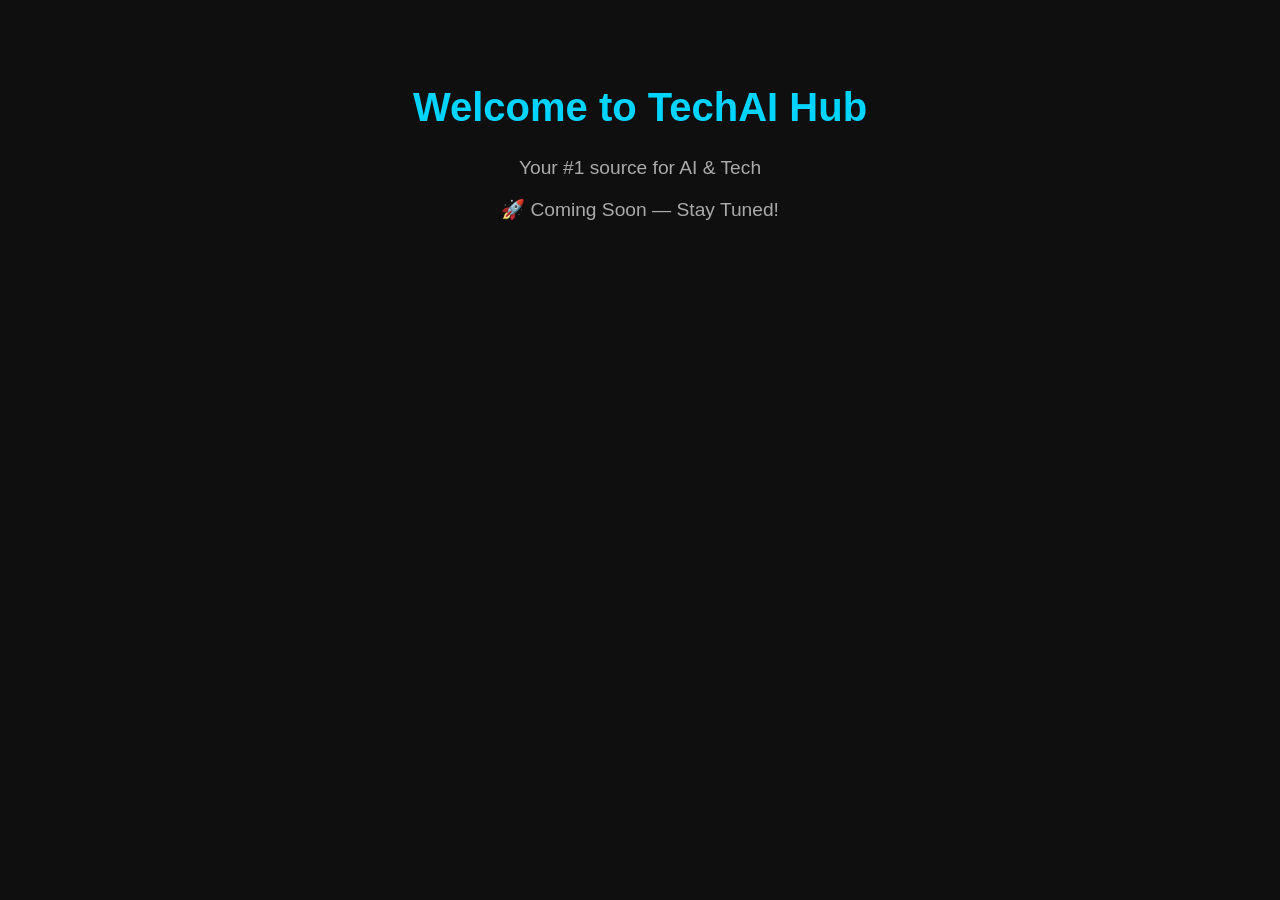
==== index.html @ 51b19ac8 "index.html" ====
<!DOCTYPE html>
<html lang="en">
<head>
  <meta charset="UTF-8">
  <meta name="viewport" content="width=device-width, initial-scale=1.0">
  <title>TechAI Hub</title>
  <style>
    body {
      font-family: Arial, sans-serif;
      background: #0f0f0f;
      color: white;
      text-align: center;
      padding: 50px;
    }
    h1 { color: #00d4ff; font-size: 2.5em; }
    p { font-size: 1.2em; color: #aaa; }
  </style>
</head>
<body>
  <h1>Welcome to TechAI Hub</h1>
  <p>Your #1 source for AI & Tech</p>
  <p>🚀 Coming Soon — Stay Tuned!</p>
</body>
</html>
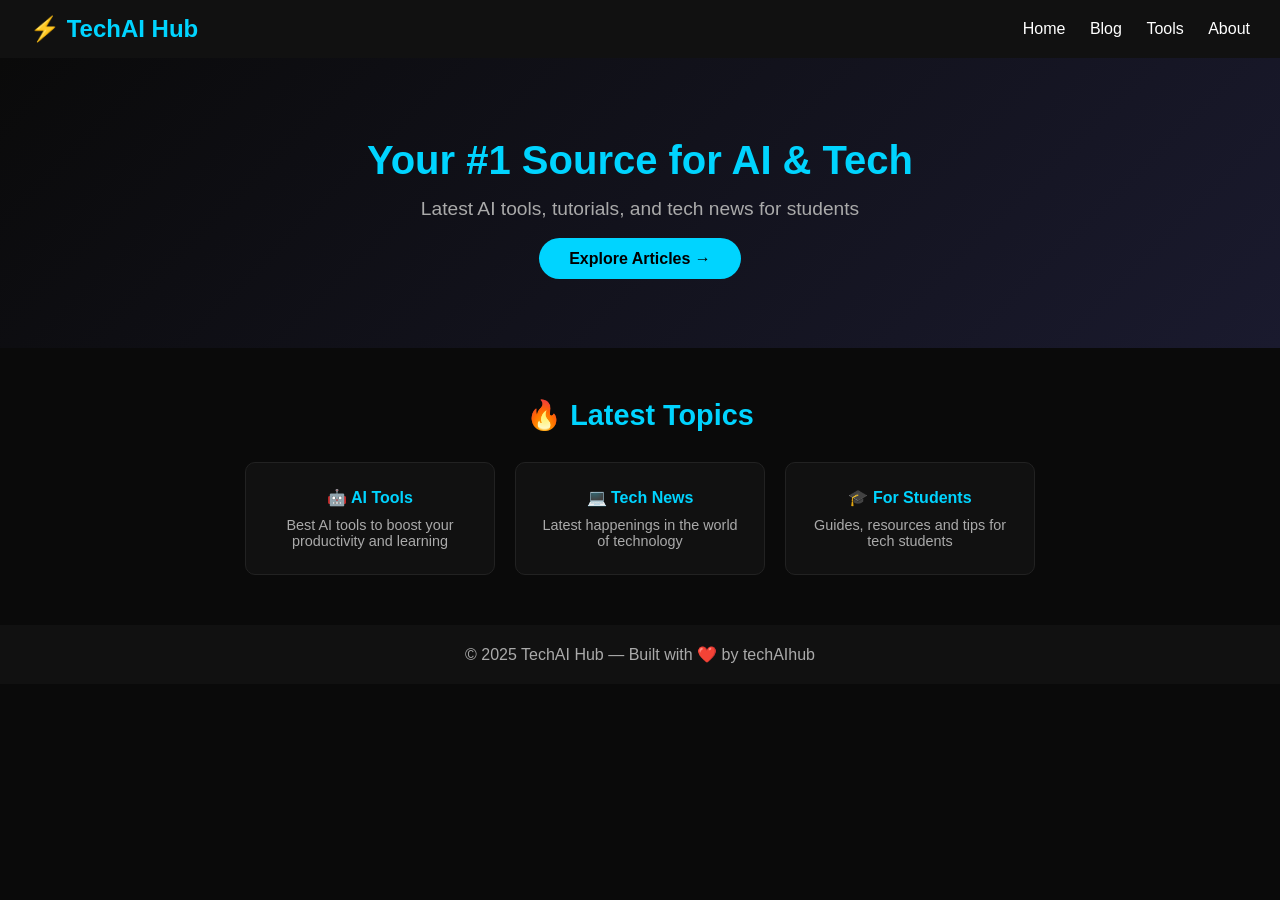
==== commit ed8ffab2: "Update index.html" ====
--- a/index.html
+++ b/index.html
@@ -3,22 +3,121 @@
 <head>
   <meta charset="UTF-8">
   <meta name="viewport" content="width=device-width, initial-scale=1.0">
-  <title>TechAI Hub</title>
+  <title>TechAI Hub - AI & Tech Blog</title>
   <style>
+    * { margin: 0; padding: 0; box-sizing: border-box; }
     body {
       font-family: Arial, sans-serif;
-      background: #0f0f0f;
+      background: #0a0a0a;
       color: white;
+    }
+    nav {
+      background: #111;
+      padding: 15px 30px;
+      display: flex;
+      justify-content: space-between;
+      align-items: center;
+    }
+    nav h1 { color: #00d4ff; font-size: 1.5em; }
+    nav a {
+      color: white;
+      text-decoration: none;
+      margin-left: 20px;
+    }
+    .hero {
       text-align: center;
-      padding: 50px;
+      padding: 80px 20px;
+      background: linear-gradient(135deg, #0a0a0a, #1a1a2e);
     }
-    h1 { color: #00d4ff; font-size: 2.5em; }
-    p { font-size: 1.2em; color: #aaa; }
+    .hero h2 {
+      font-size: 2.5em;
+      color: #00d4ff;
+      margin-bottom: 15px;
+    }
+    .hero p {
+      font-size: 1.2em;
+      color: #aaa;
+      margin-bottom: 30px;
+    }
+    .btn {
+      background: #00d4ff;
+      color: black;
+      padding: 12px 30px;
+      border-radius: 25px;
+      text-decoration: none;
+      font-weight: bold;
+    }
+    .section {
+      padding: 50px 20px;
+      text-align: center;
+    }
+    .section h3 {
+      color: #00d4ff;
+      font-size: 1.8em;
+      margin-bottom: 30px;
+    }
+    .cards {
+      display: flex;
+      flex-wrap: wrap;
+      justify-content: center;
+      gap: 20px;
+    }
+    .card {
+      background: #111;
+      border: 1px solid #222;
+      border-radius: 10px;
+      padding: 25px;
+      width: 250px;
+    }
+    .card h4 { color: #00d4ff; margin-bottom: 10px; }
+    .card p { color: #aaa; font-size: 0.9em; }
+    footer {
+      text-align: center;
+      padding: 20px;
+      background: #111;
+      color: #aaa;
+    }
   </style>
 </head>
 <body>
-  <h1>Welcome to TechAI Hub</h1>
-  <p>Your #1 source for AI & Tech</p>
-  <p>🚀 Coming Soon — Stay Tuned!</p>
+
+  <nav>
+    <h1>⚡ TechAI Hub</h1>
+    <div>
+      <a href="#">Home</a>
+      <a href="#">Blog</a>
+      <a href="#">Tools</a>
+      <a href="#">About</a>
+    </div>
+  </nav>
+
+  <div class="hero">
+    <h2>Your #1 Source for AI & Tech</h2>
+    <p>Latest AI tools, tutorials, and tech news for students</p>
+    <a href="#" class="btn">Explore Articles →</a>
+  </div>
+
+  <div class="section">
+    <h3>🔥 Latest Topics</h3>
+    <div class="cards">
+      <div class="card">
+        <h4>🤖 AI Tools</h4>
+        <p>Best AI tools to boost your productivity and learning</p>
+      </div>
+      <div class="card">
+        <h4>💻 Tech News</h4>
+        <p>Latest happenings in the world of technology</p>
+      </div>
+      <div class="card">
+        <h4>🎓 For Students</h4>
+        <p>Guides, resources and tips for tech students</p>
+      </div>
+    </div>
+  </div>
+
+  <footer>
+    <p>© 2025 TechAI Hub — Built with ❤️ by techAIhub</p>
+  </footer>
+
 </body>
 </html>
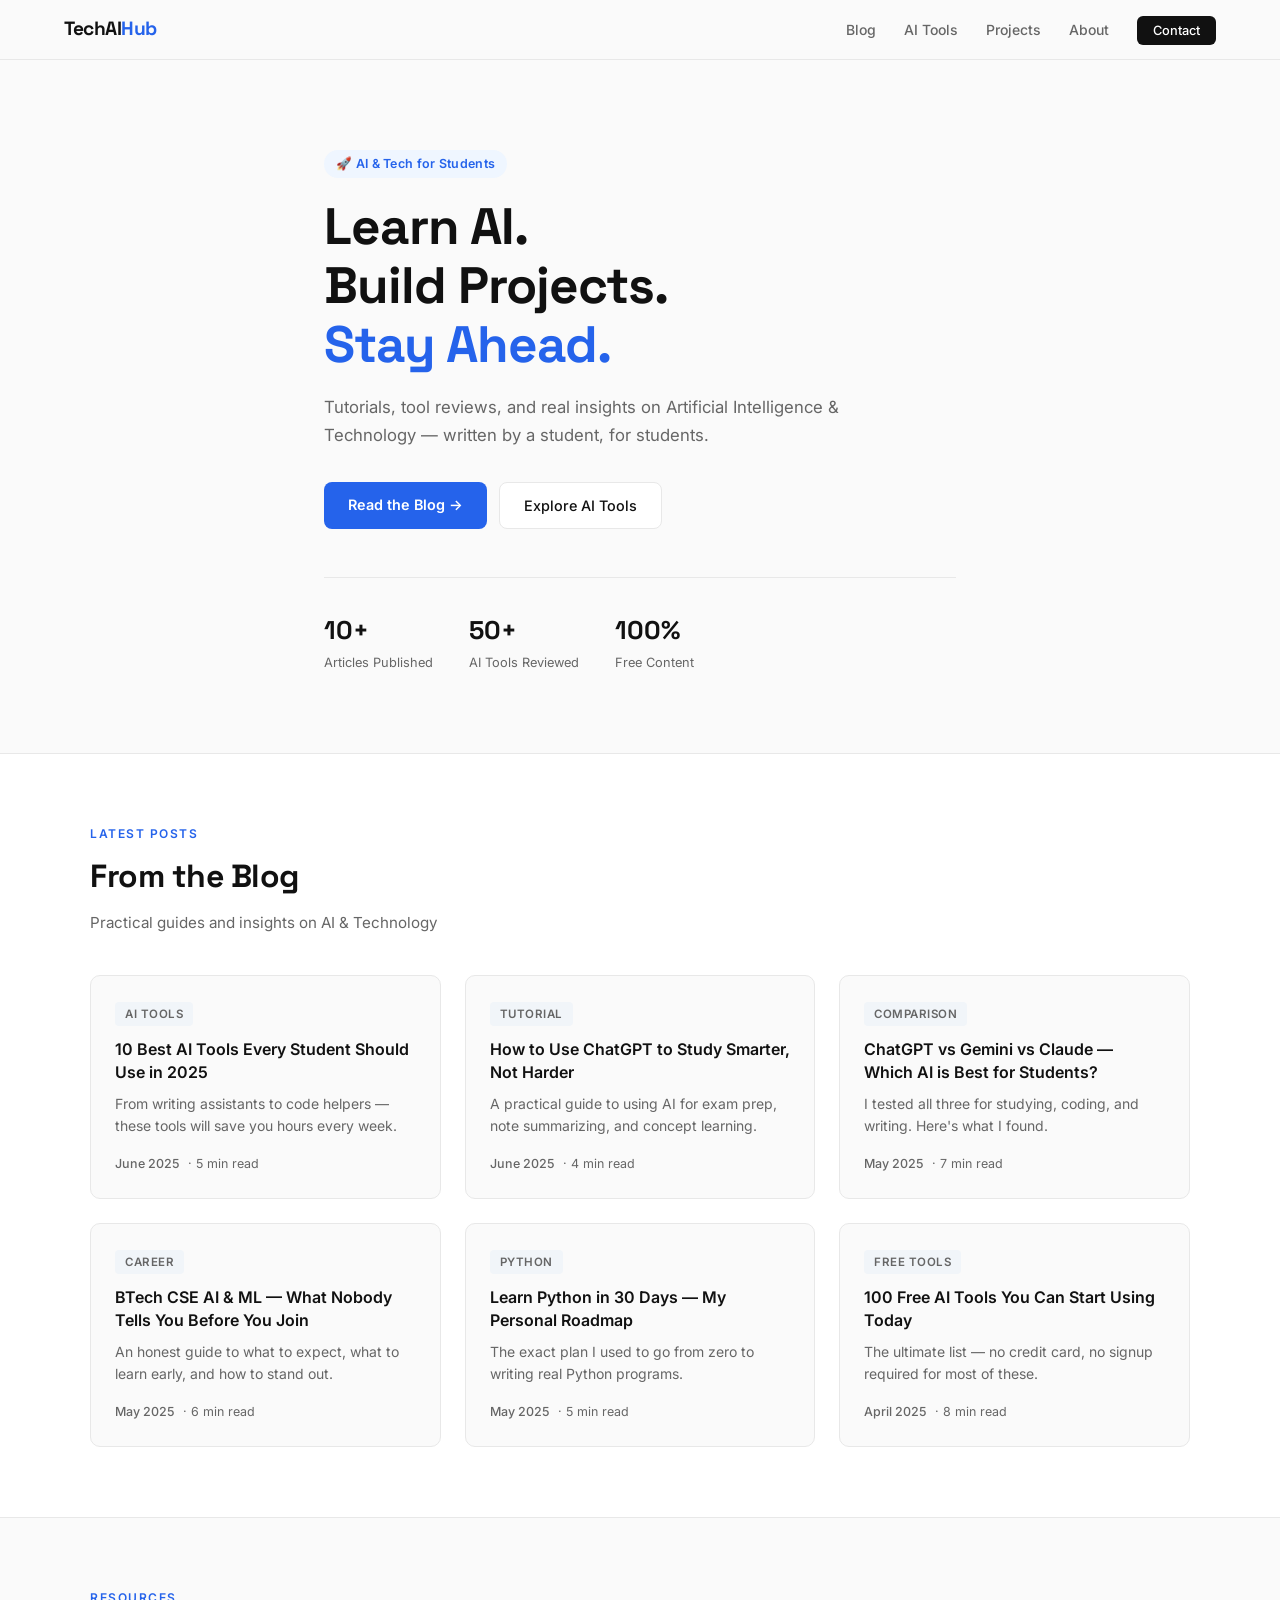
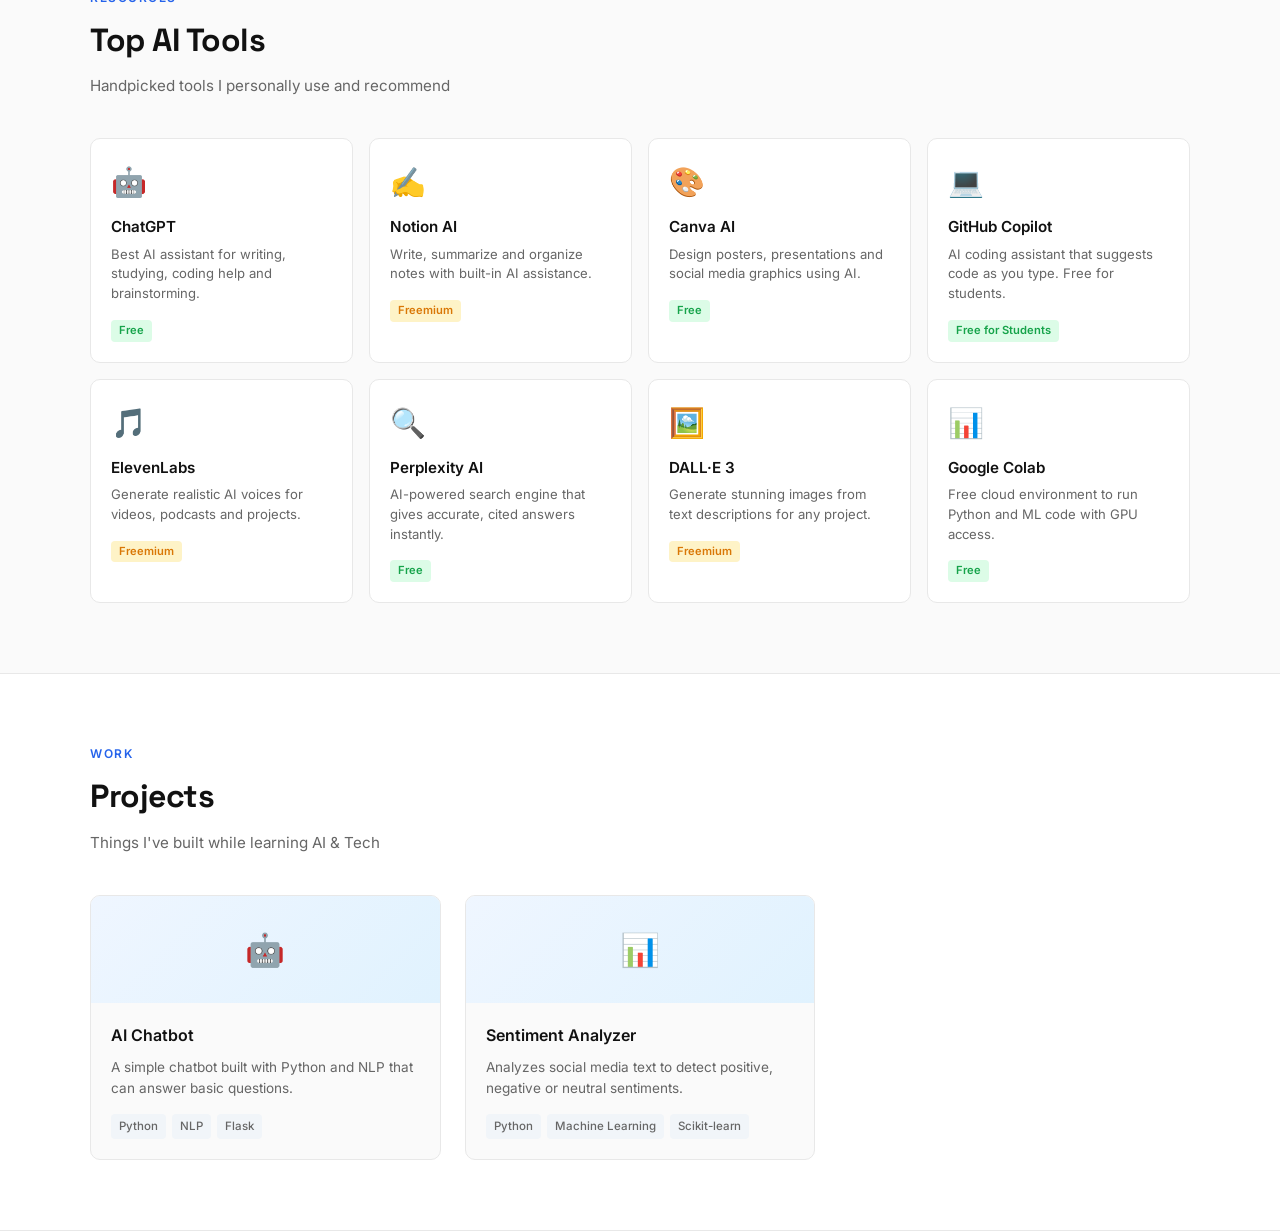
==== commit b8efbc1b: "Update index.html" ====
--- a/index.html
+++ b/index.html
@@ -3,121 +3,726 @@
 <head>
   <meta charset="UTF-8">
   <meta name="viewport" content="width=device-width, initial-scale=1.0">
-  <title>TechAI Hub - AI & Tech Blog</title>
+  <title>TechAI Hub — AI & Tech for Students</title>
+  <link href="https://fonts.googleapis.com/css2?family=Inter:wght@300;400;500;600;700&family=Space+Grotesk:wght@400;500;700&display=swap" rel="stylesheet">
   <style>
+    :root {
+      --bg: #fafafa;
+      --surface: #ffffff;
+      --border: #e8e8e8;
+      --text: #111111;
+      --muted: #666666;
+      --accent: #2563eb;
+      --accent-light: #eff6ff;
+      --tag-bg: #f1f5f9;
+    }
+
     * { margin: 0; padding: 0; box-sizing: border-box; }
+
+    html { scroll-behavior: smooth; }
+
     body {
-      font-family: Arial, sans-serif;
-      background: #0a0a0a;
-      color: white;
-    }
+      font-family: 'Inter', sans-serif;
+      background: var(--bg);
+      color: var(--text);
+      line-height: 1.6;
+    }
+
+    /* NAV */
     nav {
-      background: #111;
-      padding: 15px 30px;
+      position: sticky;
+      top: 0;
+      background: rgba(250,250,250,0.92);
+      backdrop-filter: blur(10px);
+      border-bottom: 1px solid var(--border);
+      z-index: 100;
+      padding: 0 5%;
       display: flex;
       justify-content: space-between;
       align-items: center;
-    }
-    nav h1 { color: #00d4ff; font-size: 1.5em; }
-    nav a {
+      height: 60px;
+    }
+
+    .logo {
+      font-family: 'Space Grotesk', sans-serif;
+      font-weight: 700;
+      font-size: 1.2rem;
+      color: var(--text);
+      text-decoration: none;
+      letter-spacing: -0.5px;
+    }
+
+    .logo span { color: var(--accent); }
+
+    .nav-links { display: flex; gap: 28px; list-style: none; }
+
+    .nav-links a {
+      color: var(--muted);
+      text-decoration: none;
+      font-size: 0.875rem;
+      font-weight: 500;
+      transition: color 0.2s;
+    }
+
+    .nav-links a:hover { color: var(--text); }
+
+    .nav-cta {
+      background: var(--text);
+      color: white !important;
+      padding: 7px 16px;
+      border-radius: 6px;
+      font-size: 0.8rem !important;
+    }
+
+    .nav-cta:hover { background: #333; color: white !important; }
+
+    /* HERO */
+    .hero {
+      padding: 90px 5% 80px;
+      max-width: 760px;
+      margin: 0 auto;
+    }
+
+    .hero-tag {
+      display: inline-block;
+      background: var(--accent-light);
+      color: var(--accent);
+      font-size: 0.78rem;
+      font-weight: 600;
+      padding: 4px 12px;
+      border-radius: 20px;
+      margin-bottom: 20px;
+      letter-spacing: 0.3px;
+    }
+
+    .hero h1 {
+      font-family: 'Space Grotesk', sans-serif;
+      font-size: clamp(2rem, 5vw, 3.2rem);
+      font-weight: 700;
+      line-height: 1.15;
+      letter-spacing: -1px;
+      margin-bottom: 18px;
+      color: var(--text);
+    }
+
+    .hero h1 em {
+      font-style: normal;
+      color: var(--accent);
+    }
+
+    .hero p {
+      font-size: 1.05rem;
+      color: var(--muted);
+      max-width: 520px;
+      margin-bottom: 32px;
+      line-height: 1.7;
+    }
+
+    .hero-btns { display: flex; gap: 12px; flex-wrap: wrap; }
+
+    .btn-primary {
+      background: var(--accent);
       color: white;
+      padding: 11px 24px;
+      border-radius: 8px;
       text-decoration: none;
-      margin-left: 20px;
-    }
-    .hero {
+      font-size: 0.9rem;
+      font-weight: 600;
+      transition: background 0.2s;
+    }
+
+    .btn-primary:hover { background: #1d4ed8; }
+
+    .btn-secondary {
+      background: var(--surface);
+      color: var(--text);
+      padding: 11px 24px;
+      border-radius: 8px;
+      text-decoration: none;
+      font-size: 0.9rem;
+      font-weight: 500;
+      border: 1px solid var(--border);
+      transition: border-color 0.2s;
+    }
+
+    .btn-secondary:hover { border-color: #aaa; }
+
+    .hero-stats {
+      display: flex;
+      gap: 36px;
+      margin-top: 48px;
+      padding-top: 32px;
+      border-top: 1px solid var(--border);
+      flex-wrap: wrap;
+    }
+
+    .stat-item { }
+    .stat-num {
+      font-family: 'Space Grotesk', sans-serif;
+      font-size: 1.6rem;
+      font-weight: 700;
+      color: var(--text);
+    }
+    .stat-label { font-size: 0.8rem; color: var(--muted); margin-top: 2px; }
+
+    /* SECTIONS */
+    section { padding: 70px 5%; }
+    .container { max-width: 1100px; margin: 0 auto; }
+
+    .section-label {
+      font-size: 0.75rem;
+      font-weight: 600;
+      letter-spacing: 1.5px;
+      text-transform: uppercase;
+      color: var(--accent);
+      margin-bottom: 8px;
+    }
+
+    .section-title {
+      font-family: 'Space Grotesk', sans-serif;
+      font-size: clamp(1.5rem, 3vw, 2rem);
+      font-weight: 700;
+      letter-spacing: -0.5px;
+      margin-bottom: 8px;
+    }
+
+    .section-sub {
+      color: var(--muted);
+      font-size: 0.95rem;
+      margin-bottom: 40px;
+    }
+
+    /* BLOG */
+    #blog { background: var(--surface); border-top: 1px solid var(--border); border-bottom: 1px solid var(--border); }
+
+    .blog-grid {
+      display: grid;
+      grid-template-columns: repeat(auto-fill, minmax(300px, 1fr));
+      gap: 24px;
+    }
+
+    .blog-card {
+      background: var(--bg);
+      border: 1px solid var(--border);
+      border-radius: 10px;
+      padding: 24px;
+      text-decoration: none;
+      color: var(--text);
+      transition: border-color 0.2s, transform 0.2s;
+      display: block;
+    }
+
+    .blog-card:hover { border-color: var(--accent); transform: translateY(-2px); }
+
+    .blog-tag {
+      display: inline-block;
+      background: var(--tag-bg);
+      color: var(--muted);
+      font-size: 0.72rem;
+      font-weight: 600;
+      padding: 3px 10px;
+      border-radius: 4px;
+      margin-bottom: 12px;
+      text-transform: uppercase;
+      letter-spacing: 0.5px;
+    }
+
+    .blog-card h3 {
+      font-size: 1rem;
+      font-weight: 600;
+      line-height: 1.4;
+      margin-bottom: 10px;
+    }
+
+    .blog-card p { font-size: 0.875rem; color: var(--muted); line-height: 1.6; }
+
+    .blog-meta {
+      display: flex;
+      align-items: center;
+      gap: 8px;
+      margin-top: 16px;
+      font-size: 0.78rem;
+      color: var(--muted);
+    }
+
+    .blog-meta span { font-weight: 500; }
+
+    /* AI TOOLS */
+    #tools { }
+
+    .tools-grid {
+      display: grid;
+      grid-template-columns: repeat(auto-fill, minmax(240px, 1fr));
+      gap: 16px;
+    }
+
+    .tool-card {
+      background: var(--surface);
+      border: 1px solid var(--border);
+      border-radius: 10px;
+      padding: 20px;
+      transition: border-color 0.2s;
+    }
+
+    .tool-card:hover { border-color: var(--accent); }
+
+    .tool-icon {
+      font-size: 1.8rem;
+      margin-bottom: 10px;
+    }
+
+    .tool-name {
+      font-weight: 600;
+      font-size: 0.95rem;
+      margin-bottom: 5px;
+    }
+
+    .tool-desc {
+      font-size: 0.82rem;
+      color: var(--muted);
+      line-height: 1.5;
+      margin-bottom: 12px;
+    }
+
+    .tool-badge {
+      display: inline-block;
+      font-size: 0.7rem;
+      font-weight: 600;
+      padding: 2px 8px;
+      border-radius: 4px;
+      background: #dcfce7;
+      color: #16a34a;
+    }
+
+    .tool-badge.paid { background: #fef3c7; color: #d97706; }
+
+    /* PORTFOLIO */
+    #portfolio { background: var(--surface); border-top: 1px solid var(--border); border-bottom: 1px solid var(--border); }
+
+    .portfolio-grid {
+      display: grid;
+      grid-template-columns: repeat(auto-fill, minmax(320px, 1fr));
+      gap: 24px;
+    }
+
+    .project-card {
+      border: 1px solid var(--border);
+      border-radius: 10px;
+      overflow: hidden;
+      background: var(--bg);
+      transition: border-color 0.2s;
+    }
+
+    .project-card:hover { border-color: var(--accent); }
+
+    .project-header {
+      background: linear-gradient(135deg, #eff6ff, #e0f2fe);
+      padding: 28px 24px;
+      font-size: 2rem;
       text-align: center;
-      padding: 80px 20px;
-      background: linear-gradient(135deg, #0a0a0a, #1a1a2e);
-    }
-    .hero h2 {
-      font-size: 2.5em;
-      color: #00d4ff;
-      margin-bottom: 15px;
-    }
-    .hero p {
-      font-size: 1.2em;
-      color: #aaa;
-      margin-bottom: 30px;
-    }
-    .btn {
-      background: #00d4ff;
-      color: black;
-      padding: 12px 30px;
-      border-radius: 25px;
-      text-decoration: none;
-      font-weight: bold;
-    }
-    .section {
-      padding: 50px 20px;
-      text-align: center;
-    }
-    .section h3 {
-      color: #00d4ff;
-      font-size: 1.8em;
-      margin-bottom: 30px;
-    }
-    .cards {
+    }
+
+    .project-body { padding: 20px; }
+
+    .project-body h3 { font-size: 1rem; font-weight: 600; margin-bottom: 8px; }
+    .project-body p { font-size: 0.85rem; color: var(--muted); margin-bottom: 14px; line-height: 1.6; }
+
+    .project-tags { display: flex; gap: 6px; flex-wrap: wrap; }
+    .project-tag {
+      background: var(--tag-bg);
+      color: var(--muted);
+      font-size: 0.72rem;
+      padding: 3px 8px;
+      border-radius: 4px;
+      font-weight: 500;
+    }
+
+    /* ABOUT */
+    #about { }
+
+    .about-grid {
+      display: grid;
+      grid-template-columns: 1fr 1fr;
+      gap: 60px;
+      align-items: center;
+    }
+
+    .about-text h2 {
+      font-family: 'Space Grotesk', sans-serif;
+      font-size: clamp(1.5rem, 3vw, 2rem);
+      font-weight: 700;
+      letter-spacing: -0.5px;
+      margin-bottom: 16px;
+    }
+
+    .about-text p {
+      color: var(--muted);
+      font-size: 0.95rem;
+      line-height: 1.75;
+      margin-bottom: 14px;
+    }
+
+    .skills-list {
       display: flex;
       flex-wrap: wrap;
+      gap: 8px;
+      margin-top: 20px;
+    }
+
+    .skill-tag {
+      background: var(--accent-light);
+      color: var(--accent);
+      font-size: 0.8rem;
+      font-weight: 500;
+      padding: 5px 12px;
+      border-radius: 6px;
+    }
+
+    .about-card {
+      background: var(--surface);
+      border: 1px solid var(--border);
+      border-radius: 12px;
+      padding: 32px;
+    }
+
+    .about-card h3 {
+      font-family: 'Space Grotesk', sans-serif;
+      font-size: 1.2rem;
+      font-weight: 700;
+      margin-bottom: 20px;
+    }
+
+    .timeline-item {
+      display: flex;
+      gap: 14px;
+      margin-bottom: 18px;
+    }
+
+    .timeline-dot {
+      width: 8px;
+      height: 8px;
+      border-radius: 50%;
+      background: var(--accent);
+      margin-top: 7px;
+      flex-shrink: 0;
+    }
+
+    .timeline-content h4 { font-size: 0.9rem; font-weight: 600; }
+    .timeline-content p { font-size: 0.8rem; color: var(--muted); }
+
+    /* CONTACT */
+    #contact { background: var(--surface); border-top: 1px solid var(--border); }
+
+    .contact-wrapper {
+      max-width: 600px;
+      margin: 0 auto;
+      text-align: center;
+    }
+
+    .contact-wrapper .section-title { margin-bottom: 10px; }
+    .contact-wrapper .section-sub { margin-bottom: 36px; }
+
+    .contact-form { text-align: left; }
+
+    .form-row { display: grid; grid-template-columns: 1fr 1fr; gap: 16px; }
+
+    .form-group { margin-bottom: 16px; }
+
+    .form-group label {
+      display: block;
+      font-size: 0.82rem;
+      font-weight: 500;
+      margin-bottom: 6px;
+      color: var(--text);
+    }
+
+    .form-group input,
+    .form-group textarea {
+      width: 100%;
+      padding: 10px 14px;
+      border: 1px solid var(--border);
+      border-radius: 7px;
+      font-family: 'Inter', sans-serif;
+      font-size: 0.875rem;
+      background: var(--bg);
+      color: var(--text);
+      transition: border-color 0.2s;
+      outline: none;
+    }
+
+    .form-group input:focus,
+    .form-group textarea:focus { border-color: var(--accent); }
+
+    .form-group textarea { resize: vertical; min-height: 110px; }
+
+    .form-submit {
+      width: 100%;
+      background: var(--accent);
+      color: white;
+      border: none;
+      padding: 12px;
+      border-radius: 8px;
+      font-size: 0.9rem;
+      font-weight: 600;
+      cursor: pointer;
+      font-family: 'Inter', sans-serif;
+      transition: background 0.2s;
+    }
+
+    .form-submit:hover { background: #1d4ed8; }
+
+    .social-links {
+      display: flex;
       justify-content: center;
-      gap: 20px;
-    }
-    .card {
-      background: #111;
-      border: 1px solid #222;
-      border-radius: 10px;
-      padding: 25px;
-      width: 250px;
-    }
-    .card h4 { color: #00d4ff; margin-bottom: 10px; }
-    .card p { color: #aaa; font-size: 0.9em; }
+      gap: 16px;
+      margin-top: 32px;
+    }
+
+    .social-link {
+      display: flex;
+      align-items: center;
+      gap: 7px;
+      color: var(--muted);
+      text-decoration: none;
+      font-size: 0.85rem;
+      font-weight: 500;
+      padding: 8px 16px;
+      border: 1px solid var(--border);
+      border-radius: 7px;
+      transition: border-color 0.2s, color 0.2s;
+    }
+
+    .social-link:hover { border-color: var(--accent); color: var(--accent); }
+
+    /* FOOTER */
     footer {
-      text-align: center;
-      padding: 20px;
-      background: #111;
-      color: #aaa;
+      padding: 24px 5%;
+      border-top: 1px solid var(--border);
+      display: flex;
+      justify-content: space-between;
+      align-items: center;
+      flex-wrap: wrap;
+      gap: 12px;
+    }
+
+    footer p { font-size: 0.82rem; color: var(--muted); }
+    footer a { color: var(--accent); text-decoration: none; font-size: 0.82rem; }
+
+    /* MOBILE */
+    @media (max-width: 768px) {
+      .nav-links { display: none; }
+      .about-grid { grid-template-columns: 1fr; gap: 32px; }
+      .form-row { grid-template-columns: 1fr; }
+      .hero { padding: 60px 5% 50px; }
+      section { padding: 50px 5%; }
     }
   </style>
 </head>
 <body>
 
+  <!-- NAV -->
   <nav>
-    <h1>⚡ TechAI Hub</h1>
-    <div>
-      <a href="#">Home</a>
-      <a href="#">Blog</a>
-      <a href="#">Tools</a>
-      <a href="#">About</a>
+    <a href="#" class="logo">TechAI<span>Hub</span></a>
+    <ul class="nav-links">
+      <li><a href="#blog">Blog</a></li>
+      <li><a href="#tools">AI Tools</a></li>
+      <li><a href="#portfolio">Projects</a></li>
+      <li><a href="#about">About</a></li>
+      <li><a href="#contact" class="nav-cta">Contact</a></li>
+    </ul>
+  </nav>
+
+  <!-- HERO -->
+  <section class="hero">
+    <div class="hero-tag">🚀 AI & Tech for Students</div>
+    <h1>Learn AI.<br>Build Projects.<br><em>Stay Ahead.</em></h1>
+    <p>Tutorials, tool reviews, and real insights on Artificial Intelligence & Technology — written by a student, for students.</p>
+    <div class="hero-btns">
+      <a href="#blog" class="btn-primary">Read the Blog →</a>
+      <a href="#tools" class="btn-secondary">Explore AI Tools</a>
     </div>
-  </nav>
-
-  <div class="hero">
-    <h2>Your #1 Source for AI & Tech</h2>
-    <p>Latest AI tools, tutorials, and tech news for students</p>
-    <a href="#" class="btn">Explore Articles →</a>
-  </div>
-
-  <div class="section">
-    <h3>🔥 Latest Topics</h3>
-    <div class="cards">
-      <div class="card">
-        <h4>🤖 AI Tools</h4>
-        <p>Best AI tools to boost your productivity and learning</p>
+    <div class="hero-stats">
+      <div class="stat-item">
+        <div class="stat-num">10+</div>
+        <div class="stat-label">Articles Published</div>
       </div>
-      <div class="card">
-        <h4>💻 Tech News</h4>
-        <p>Latest happenings in the world of technology</p>
+      <div class="stat-item">
+        <div class="stat-num">50+</div>
+        <div class="stat-label">AI Tools Reviewed</div>
       </div>
-      <div class="card">
-        <h4>🎓 For Students</h4>
-        <p>Guides, resources and tips for tech students</p>
+      <div class="stat-item">
+        <div class="stat-num">100%</div>
+        <div class="stat-label">Free Content</div>
       </div>
     </div>
-  </div>
-
-  <footer>
-    <p>© 2025 TechAI Hub — Built with ❤️ by techAIhub</p>
-  </footer>
-
-</body>
-</html>
+  </section>
+
+  <!-- BLOG -->
+  <section id="blog">
+    <div class="container">
+      <div class="section-label">Latest Posts</div>
+      <div class="section-title">From the Blog</div>
+      <p class="section-sub">Practical guides and insights on AI & Technology</p>
+      <div class="blog-grid">
+
+        <a href="#" class="blog-card">
+          <span class="blog-tag">AI Tools</span>
+          <h3>10 Best AI Tools Every Student Should Use in 2025</h3>
+          <p>From writing assistants to code helpers — these tools will save you hours every week.</p>
+          <div class="blog-meta">
+            <span>June 2025</span> · 5 min read
+          </div>
+        </a>
+
+        <a href="#" class="blog-card">
+          <span class="blog-tag">Tutorial</span>
+          <h3>How to Use ChatGPT to Study Smarter, Not Harder</h3>
+          <p>A practical guide to using AI for exam prep, note summarizing, and concept learning.</p>
+          <div class="blog-meta">
+            <span>June 2025</span> · 4 min read
+          </div>
+        </a>
+
+        <a href="#" class="blog-card">
+          <span class="blog-tag">Comparison</span>
+          <h3>ChatGPT vs Gemini vs Claude — Which AI is Best for Students?</h3>
+          <p>I tested all three for studying, coding, and writing. Here's what I found.</p>
+          <div class="blog-meta">
+            <span>May 2025</span> · 7 min read
+          </div>
+        </a>
+
+        <a href="#" class="blog-card">
+          <span class="blog-tag">Career</span>
+          <h3>BTech CSE AI & ML — What Nobody Tells You Before You Join</h3>
+          <p>An honest guide to what to expect, what to learn early, and how to stand out.</p>
+          <div class="blog-meta">
+            <span>May 2025</span> · 6 min read
+          </div>
+        </a>
+
+        <a href="#" class="blog-card">
+          <span class="blog-tag">Python</span>
+          <h3>Learn Python in 30 Days — My Personal Roadmap</h3>
+          <p>The exact plan I used to go from zero to writing real Python programs.</p>
+          <div class="blog-meta">
+            <span>May 2025</span> · 5 min read
+          </div>
+        </a>
+
+        <a href="#" class="blog-card">
+          <span class="blog-tag">Free Tools</span>
+          <h3>100 Free AI Tools You Can Start Using Today</h3>
+          <p>The ultimate list — no credit card, no signup required for most of these.</p>
+          <div class="blog-meta">
+            <span>April 2025</span> · 8 min read
+          </div>
+        </a>
+
+      </div>
+    </div>
+  </section>
+
+  <!-- AI TOOLS -->
+  <section id="tools">
+    <div class="container">
+      <div class="section-label">Resources</div>
+      <div class="section-title">Top AI Tools</div>
+      <p class="section-sub">Handpicked tools I personally use and recommend</p>
+      <div class="tools-grid">
+
+        <div class="tool-card">
+          <div class="tool-icon">🤖</div>
+          <div class="tool-name">ChatGPT</div>
+          <div class="tool-desc">Best AI assistant for writing, studying, coding help and brainstorming.</div>
+          <span class="tool-badge">Free</span>
+        </div>
+
+        <div class="tool-card">
+          <div class="tool-icon">✍️</div>
+          <div class="tool-name">Notion AI</div>
+          <div class="tool-desc">Write, summarize and organize notes with built-in AI assistance.</div>
+          <span class="tool-badge paid">Freemium</span>
+        </div>
+
+        <div class="tool-card">
+          <div class="tool-icon">🎨</div>
+          <div class="tool-name">Canva AI</div>
+          <div class="tool-desc">Design posters, presentations and social media graphics using AI.</div>
+          <span class="tool-badge">Free</span>
+        </div>
+
+        <div class="tool-card">
+          <div class="tool-icon">💻</div>
+          <div class="tool-name">GitHub Copilot</div>
+          <div class="tool-desc">AI coding assistant that suggests code as you type. Free for students.</div>
+          <span class="tool-badge">Free for Students</span>
+        </div>
+
+        <div class="tool-card">
+          <div class="tool-icon">🎵</div>
+          <div class="tool-name">ElevenLabs</div>
+          <div class="tool-desc">Generate realistic AI voices for videos, podcasts and projects.</div>
+          <span class="tool-badge paid">Freemium</span>
+        </div>
+
+        <div class="tool-card">
+          <div class="tool-icon">🔍</div>
+          <div class="tool-name">Perplexity AI</div>
+          <div class="tool-desc">AI-powered search engine that gives accurate, cited answers instantly.</div>
+          <span class="tool-badge">Free</span>
+        </div>
+
+        <div class="tool-card">
+          <div class="tool-icon">🖼️</div>
+          <div class="tool-name">DALL·E 3</div>
+          <div class="tool-desc">Generate stunning images from text descriptions for any project.</div>
+          <span class="tool-badge paid">Freemium</span>
+        </div>
+
+        <div class="tool-card">
+          <div class="tool-icon">📊</div>
+          <div class="tool-name">Google Colab</div>
+          <div class="tool-desc">Free cloud environment to run Python and ML code with GPU access.</div>
+          <span class="tool-badge">Free</span>
+        </div>
+
+      </div>
+    </div>
+  </section>
+
+  <!-- PORTFOLIO -->
+  <section id="portfolio">
+    <div class="container">
+      <div class="section-label">Work</div>
+      <div class="section-title">Projects</div>
+      <p class="section-sub">Things I've built while learning AI & Tech</p>
+      <div class="portfolio-grid">
+
+        <div class="project-card">
+          <div class="project-header">🤖</div>
+          <div class="project-body">
+            <h3>AI Chatbot</h3>
+            <p>A simple chatbot built with Python and NLP that can answer basic questions.</p>
+            <div class="project-tags">
+              <span class="project-tag">Python</span>
+              <span class="project-tag">NLP</span>
+              <span class="project-tag">Flask</span>
+            </div>
+          </div>
+        </div>
+
+        <div class="project-card">
+          <div class="project-header">📊</div>
+          <div class="project-body">
+            <h3>Sentiment Analyzer</h3>
+            <p>Analyzes social media text to detect positive, negative or neutral sentiments.</p>
+            <div class="project-tags">
+              <span class="project-tag">Python</span>
+              <span class="project-tag">Machine Learning</span>
+              <span class="project-tag">Scikit-learn</span>
+            </div>
+          </div>
+        </div>
+
+        <div c
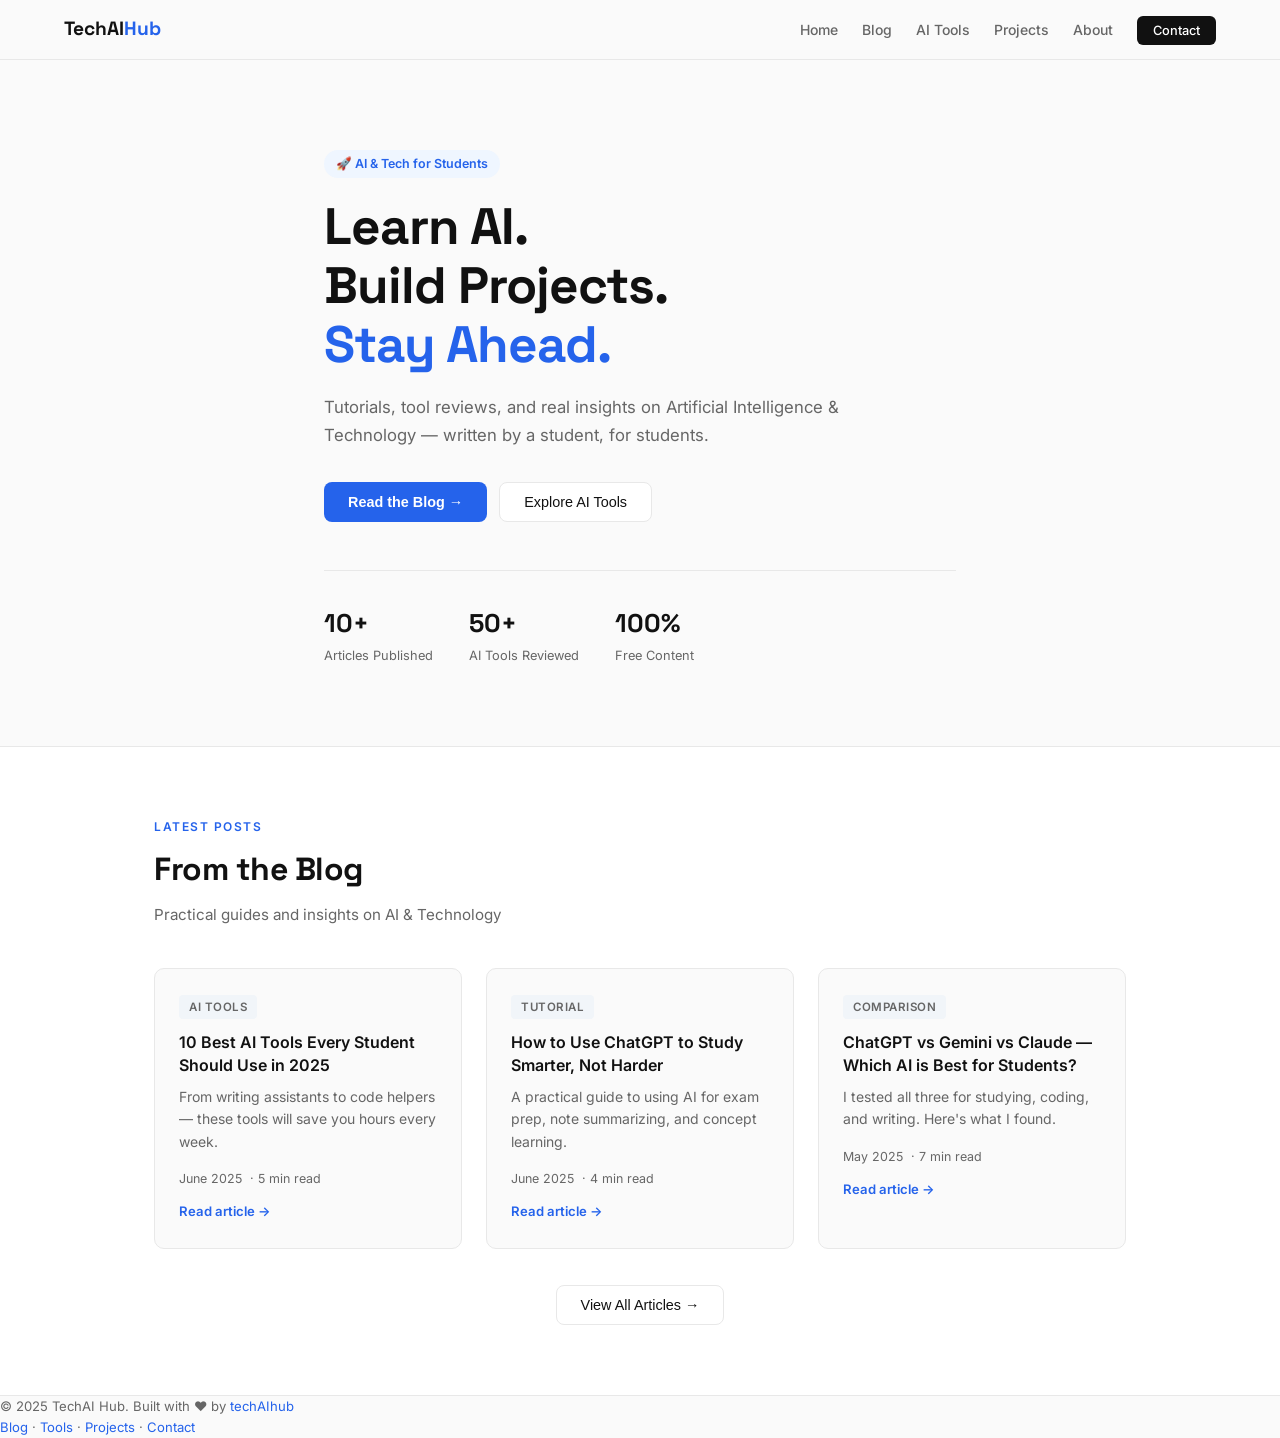
==== commit 96c9e40c: "Create index.html" ====
--- a/index.html
+++ b/index.html
@@ -7,514 +7,155 @@
   <link href="https://fonts.googleapis.com/css2?family=Inter:wght@300;400;500;600;700&family=Space+Grotesk:wght@400;500;700&display=swap" rel="stylesheet">
   <style>
     :root {
-      --bg: #fafafa;
-      --surface: #ffffff;
-      --border: #e8e8e8;
-      --text: #111111;
-      --muted: #666666;
-      --accent: #2563eb;
-      --accent-light: #eff6ff;
-      --tag-bg: #f1f5f9;
+      --bg: #fafafa; --surface: #ffffff; --border: #e8e8e8;
+      --text: #111111; --muted: #666666; --accent: #2563eb;
+      --accent-light: #eff6ff; --tag-bg: #f1f5f9;
     }
-
     * { margin: 0; padding: 0; box-sizing: border-box; }
-
     html { scroll-behavior: smooth; }
-
-    body {
-      font-family: 'Inter', sans-serif;
-      background: var(--bg);
-      color: var(--text);
-      line-height: 1.6;
-    }
+    body { font-family: 'Inter', sans-serif; background: var(--bg); color: var(--text); line-height: 1.6; }
 
     /* NAV */
     nav {
-      position: sticky;
-      top: 0;
-      background: rgba(250,250,250,0.92);
+      position: sticky; top: 0;
+      background: rgba(250,250,250,0.95);
       backdrop-filter: blur(10px);
       border-bottom: 1px solid var(--border);
-      z-index: 100;
-      padding: 0 5%;
-      display: flex;
-      justify-content: space-between;
-      align-items: center;
-      height: 60px;
+      z-index: 100; padding: 0 5%;
+      display: flex; justify-content: space-between; align-items: center; height: 60px;
     }
-
-    .logo {
-      font-family: 'Space Grotesk', sans-serif;
-      font-weight: 700;
-      font-size: 1.2rem;
-      color: var(--text);
-      text-decoration: none;
-      letter-spacing: -0.5px;
-    }
-
+    .logo { font-family: 'Space Grotesk', sans-serif; font-weight: 700; font-size: 1.2rem; color: var(--text); text-decoration: none; }
     .logo span { color: var(--accent); }
-
-    .nav-links { display: flex; gap: 28px; list-style: none; }
-
-    .nav-links a {
-      color: var(--muted);
-      text-decoration: none;
-      font-size: 0.875rem;
-      font-weight: 500;
-      transition: color 0.2s;
-    }
-
+    .nav-links { display: flex; gap: 24px; list-style: none; }
+    .nav-links a { color: var(--muted); text-decoration: none; font-size: 0.875rem; font-weight: 500; transition: color 0.2s; cursor: pointer; }
     .nav-links a:hover { color: var(--text); }
-
-    .nav-cta {
-      background: var(--text);
-      color: white !important;
-      padding: 7px 16px;
-      border-radius: 6px;
-      font-size: 0.8rem !important;
-    }
-
-    .nav-cta:hover { background: #333; color: white !important; }
+    .nav-cta { background: var(--text) !important; color: white !important; padding: 7px 16px; border-radius: 6px; font-size: 0.8rem !important; }
+
+    /* PAGE SYSTEM */
+    .page { display: none; }
+    .page.active { display: block; }
 
     /* HERO */
-    .hero {
-      padding: 90px 5% 80px;
-      max-width: 760px;
-      margin: 0 auto;
-    }
-
-    .hero-tag {
-      display: inline-block;
-      background: var(--accent-light);
-      color: var(--accent);
-      font-size: 0.78rem;
-      font-weight: 600;
-      padding: 4px 12px;
-      border-radius: 20px;
-      margin-bottom: 20px;
-      letter-spacing: 0.3px;
-    }
-
-    .hero h1 {
-      font-family: 'Space Grotesk', sans-serif;
-      font-size: clamp(2rem, 5vw, 3.2rem);
-      font-weight: 700;
-      line-height: 1.15;
-      letter-spacing: -1px;
-      margin-bottom: 18px;
-      color: var(--text);
-    }
-
-    .hero h1 em {
-      font-style: normal;
-      color: var(--accent);
-    }
-
-    .hero p {
-      font-size: 1.05rem;
-      color: var(--muted);
-      max-width: 520px;
-      margin-bottom: 32px;
-      line-height: 1.7;
-    }
-
+    .hero { padding: 90px 5% 80px; max-width: 760px; margin: 0 auto; }
+    .hero-tag { display: inline-block; background: var(--accent-light); color: var(--accent); font-size: 0.78rem; font-weight: 600; padding: 4px 12px; border-radius: 20px; margin-bottom: 20px; }
+    .hero h1 { font-family: 'Space Grotesk', sans-serif; font-size: clamp(2rem, 5vw, 3.2rem); font-weight: 700; line-height: 1.15; letter-spacing: -1px; margin-bottom: 18px; }
+    .hero h1 em { font-style: normal; color: var(--accent); }
+    .hero p { font-size: 1.05rem; color: var(--muted); max-width: 520px; margin-bottom: 32px; line-height: 1.7; }
     .hero-btns { display: flex; gap: 12px; flex-wrap: wrap; }
-
-    .btn-primary {
-      background: var(--accent);
-      color: white;
-      padding: 11px 24px;
-      border-radius: 8px;
-      text-decoration: none;
-      font-size: 0.9rem;
-      font-weight: 600;
-      transition: background 0.2s;
-    }
-
+    .btn-primary { background: var(--accent); color: white; padding: 11px 24px; border-radius: 8px; text-decoration: none; font-size: 0.9rem; font-weight: 600; cursor: pointer; border: none; transition: background 0.2s; }
     .btn-primary:hover { background: #1d4ed8; }
-
-    .btn-secondary {
-      background: var(--surface);
-      color: var(--text);
-      padding: 11px 24px;
-      border-radius: 8px;
-      text-decoration: none;
-      font-size: 0.9rem;
-      font-weight: 500;
-      border: 1px solid var(--border);
-      transition: border-color 0.2s;
-    }
-
+    .btn-secondary { background: var(--surface); color: var(--text); padding: 11px 24px; border-radius: 8px; text-decoration: none; font-size: 0.9rem; font-weight: 500; border: 1px solid var(--border); cursor: pointer; transition: border-color 0.2s; }
     .btn-secondary:hover { border-color: #aaa; }
-
-    .hero-stats {
-      display: flex;
-      gap: 36px;
-      margin-top: 48px;
-      padding-top: 32px;
-      border-top: 1px solid var(--border);
-      flex-wrap: wrap;
-    }
-
-    .stat-item { }
-    .stat-num {
-      font-family: 'Space Grotesk', sans-serif;
-      font-size: 1.6rem;
-      font-weight: 700;
-      color: var(--text);
-    }
+    .hero-stats { display: flex; gap: 36px; margin-top: 48px; padding-top: 32px; border-top: 1px solid var(--border); flex-wrap: wrap; }
+    .stat-num { font-family: 'Space Grotesk', sans-serif; font-size: 1.6rem; font-weight: 700; }
     .stat-label { font-size: 0.8rem; color: var(--muted); margin-top: 2px; }
 
     /* SECTIONS */
-    section { padding: 70px 5%; }
+    .section { padding: 70px 5%; }
     .container { max-width: 1100px; margin: 0 auto; }
-
-    .section-label {
-      font-size: 0.75rem;
-      font-weight: 600;
-      letter-spacing: 1.5px;
-      text-transform: uppercase;
-      color: var(--accent);
-      margin-bottom: 8px;
-    }
-
-    .section-title {
-      font-family: 'Space Grotesk', sans-serif;
-      font-size: clamp(1.5rem, 3vw, 2rem);
-      font-weight: 700;
-      letter-spacing: -0.5px;
-      margin-bottom: 8px;
-    }
-
-    .section-sub {
-      color: var(--muted);
-      font-size: 0.95rem;
-      margin-bottom: 40px;
-    }
-
-    /* BLOG */
-    #blog { background: var(--surface); border-top: 1px solid var(--border); border-bottom: 1px solid var(--border); }
-
-    .blog-grid {
-      display: grid;
-      grid-template-columns: repeat(auto-fill, minmax(300px, 1fr));
-      gap: 24px;
-    }
-
-    .blog-card {
-      background: var(--bg);
-      border: 1px solid var(--border);
-      border-radius: 10px;
-      padding: 24px;
-      text-decoration: none;
-      color: var(--text);
-      transition: border-color 0.2s, transform 0.2s;
-      display: block;
-    }
-
+    .section-label { font-size: 0.75rem; font-weight: 600; letter-spacing: 1.5px; text-transform: uppercase; color: var(--accent); margin-bottom: 8px; }
+    .section-title { font-family: 'Space Grotesk', sans-serif; font-size: clamp(1.5rem, 3vw, 2rem); font-weight: 700; letter-spacing: -0.5px; margin-bottom: 8px; }
+    .section-sub { color: var(--muted); font-size: 0.95rem; margin-bottom: 40px; }
+
+    /* HOME BLOG PREVIEW */
+    .blog-grid { display: grid; grid-template-columns: repeat(auto-fill, minmax(300px, 1fr)); gap: 24px; }
+    .blog-card { background: var(--bg); border: 1px solid var(--border); border-radius: 10px; padding: 24px; text-decoration: none; color: var(--text); transition: border-color 0.2s, transform 0.2s; display: block; cursor: pointer; }
     .blog-card:hover { border-color: var(--accent); transform: translateY(-2px); }
-
-    .blog-tag {
-      display: inline-block;
-      background: var(--tag-bg);
-      color: var(--muted);
-      font-size: 0.72rem;
-      font-weight: 600;
-      padding: 3px 10px;
-      border-radius: 4px;
-      margin-bottom: 12px;
-      text-transform: uppercase;
-      letter-spacing: 0.5px;
-    }
-
-    .blog-card h3 {
-      font-size: 1rem;
-      font-weight: 600;
-      line-height: 1.4;
-      margin-bottom: 10px;
-    }
-
+    .blog-tag { display: inline-block; background: var(--tag-bg); color: var(--muted); font-size: 0.72rem; font-weight: 600; padding: 3px 10px; border-radius: 4px; margin-bottom: 12px; text-transform: uppercase; letter-spacing: 0.5px; }
+    .blog-card h3 { font-size: 1rem; font-weight: 600; line-height: 1.4; margin-bottom: 10px; }
     .blog-card p { font-size: 0.875rem; color: var(--muted); line-height: 1.6; }
-
-    .blog-meta {
-      display: flex;
-      align-items: center;
-      gap: 8px;
-      margin-top: 16px;
-      font-size: 0.78rem;
-      color: var(--muted);
-    }
-
-    .blog-meta span { font-weight: 500; }
+    .blog-meta { display: flex; align-items: center; gap: 8px; margin-top: 16px; font-size: 0.78rem; color: var(--muted); }
+    .read-more { color: var(--accent); font-size: 0.82rem; font-weight: 600; margin-top: 12px; display: inline-block; }
+
+    /* FULL BLOG POST */
+    .post-container { max-width: 720px; margin: 0 auto; padding: 50px 5%; }
+    .post-back { display: inline-flex; align-items: center; gap: 6px; color: var(--muted); font-size: 0.85rem; font-weight: 500; cursor: pointer; margin-bottom: 32px; border: none; background: none; padding: 0; }
+    .post-back:hover { color: var(--accent); }
+    .post-tag { display: inline-block; background: var(--accent-light); color: var(--accent); font-size: 0.78rem; font-weight: 600; padding: 4px 12px; border-radius: 20px; margin-bottom: 16px; }
+    .post-title { font-family: 'Space Grotesk', sans-serif; font-size: clamp(1.6rem, 4vw, 2.4rem); font-weight: 700; letter-spacing: -0.5px; line-height: 1.2; margin-bottom: 16px; }
+    .post-meta { color: var(--muted); font-size: 0.85rem; margin-bottom: 32px; padding-bottom: 24px; border-bottom: 1px solid var(--border); }
+    .post-body h2 { font-family: 'Space Grotesk', sans-serif; font-size: 1.3rem; font-weight: 700; margin: 32px 0 12px; }
+    .post-body p { color: #333; line-height: 1.8; margin-bottom: 16px; font-size: 0.95rem; }
+    .post-body ul { padding-left: 20px; margin-bottom: 16px; }
+    .post-body li { color: #333; line-height: 1.8; font-size: 0.95rem; margin-bottom: 6px; }
+    .post-body strong { color: var(--text); font-weight: 600; }
+    .tip-box { background: var(--accent-light); border-left: 3px solid var(--accent); padding: 16px 20px; border-radius: 0 8px 8px 0; margin: 24px 0; }
+    .tip-box p { color: var(--accent); margin: 0; font-size: 0.9rem; }
 
     /* AI TOOLS */
-    #tools { }
-
-    .tools-grid {
-      display: grid;
-      grid-template-columns: repeat(auto-fill, minmax(240px, 1fr));
-      gap: 16px;
-    }
-
-    .tool-card {
-      background: var(--surface);
-      border: 1px solid var(--border);
-      border-radius: 10px;
-      padding: 20px;
-      transition: border-color 0.2s;
-    }
-
-    .tool-card:hover { border-color: var(--accent); }
-
-    .tool-icon {
-      font-size: 1.8rem;
-      margin-bottom: 10px;
-    }
-
-    .tool-name {
-      font-weight: 600;
-      font-size: 0.95rem;
-      margin-bottom: 5px;
-    }
-
-    .tool-desc {
-      font-size: 0.82rem;
-      color: var(--muted);
-      line-height: 1.5;
-      margin-bottom: 12px;
-    }
-
-    .tool-badge {
-      display: inline-block;
-      font-size: 0.7rem;
-      font-weight: 600;
-      padding: 2px 8px;
-      border-radius: 4px;
-      background: #dcfce7;
-      color: #16a34a;
-    }
-
+    .tools-grid { display: grid; grid-template-columns: repeat(auto-fill, minmax(240px, 1fr)); gap: 16px; }
+    .tool-card { background: var(--surface); border: 1px solid var(--border); border-radius: 10px; padding: 20px; transition: border-color 0.2s, transform 0.2s; cursor: pointer; }
+    .tool-card:hover { border-color: var(--accent); transform: translateY(-2px); }
+    .tool-icon { font-size: 1.8rem; margin-bottom: 10px; }
+    .tool-name { font-weight: 600; font-size: 0.95rem; margin-bottom: 5px; }
+    .tool-desc { font-size: 0.82rem; color: var(--muted); line-height: 1.5; margin-bottom: 12px; }
+    .tool-badge { display: inline-block; font-size: 0.7rem; font-weight: 600; padding: 2px 8px; border-radius: 4px; background: #dcfce7; color: #16a34a; }
     .tool-badge.paid { background: #fef3c7; color: #d97706; }
+    .tool-link { display: inline-block; margin-top: 10px; color: var(--accent); font-size: 0.82rem; font-weight: 600; text-decoration: none; }
+    .tool-link:hover { text-decoration: underline; }
 
     /* PORTFOLIO */
-    #portfolio { background: var(--surface); border-top: 1px solid var(--border); border-bottom: 1px solid var(--border); }
-
-    .portfolio-grid {
-      display: grid;
-      grid-template-columns: repeat(auto-fill, minmax(320px, 1fr));
-      gap: 24px;
-    }
-
-    .project-card {
-      border: 1px solid var(--border);
-      border-radius: 10px;
-      overflow: hidden;
-      background: var(--bg);
-      transition: border-color 0.2s;
-    }
-
-    .project-card:hover { border-color: var(--accent); }
-
-    .project-header {
-      background: linear-gradient(135deg, #eff6ff, #e0f2fe);
-      padding: 28px 24px;
-      font-size: 2rem;
-      text-align: center;
-    }
-
+    .portfolio-grid { display: grid; grid-template-columns: repeat(auto-fill, minmax(300px, 1fr)); gap: 24px; }
+    .project-card { border: 1px solid var(--border); border-radius: 10px; overflow: hidden; background: var(--bg); transition: border-color 0.2s, transform 0.2s; cursor: pointer; }
+    .project-card:hover { border-color: var(--accent); transform: translateY(-2px); }
+    .project-header { background: linear-gradient(135deg, #eff6ff, #e0f2fe); padding: 28px 24px; font-size: 2rem; text-align: center; }
     .project-body { padding: 20px; }
-
     .project-body h3 { font-size: 1rem; font-weight: 600; margin-bottom: 8px; }
     .project-body p { font-size: 0.85rem; color: var(--muted); margin-bottom: 14px; line-height: 1.6; }
-
     .project-tags { display: flex; gap: 6px; flex-wrap: wrap; }
-    .project-tag {
-      background: var(--tag-bg);
-      color: var(--muted);
-      font-size: 0.72rem;
-      padding: 3px 8px;
-      border-radius: 4px;
-      font-weight: 500;
-    }
+    .project-tag { background: var(--tag-bg); color: var(--muted); font-size: 0.72rem; padding: 3px 8px; border-radius: 4px; font-weight: 500; }
+    .github-btn { display: inline-flex; align-items: center; gap: 6px; margin-top: 12px; background: var(--text); color: white; padding: 7px 14px; border-radius: 6px; font-size: 0.8rem; font-weight: 500; text-decoration: none; }
+    .github-btn:hover { background: #333; }
 
     /* ABOUT */
-    #about { }
-
-    .about-grid {
-      display: grid;
-      grid-template-columns: 1fr 1fr;
-      gap: 60px;
-      align-items: center;
-    }
-
-    .about-text h2 {
-      font-family: 'Space Grotesk', sans-serif;
-      font-size: clamp(1.5rem, 3vw, 2rem);
-      font-weight: 700;
-      letter-spacing: -0.5px;
-      margin-bottom: 16px;
-    }
-
-    .about-text p {
-      color: var(--muted);
-      font-size: 0.95rem;
-      line-height: 1.75;
-      margin-bottom: 14px;
-    }
-
-    .skills-list {
-      display: flex;
-      flex-wrap: wrap;
-      gap: 8px;
-      margin-top: 20px;
-    }
-
-    .skill-tag {
-      background: var(--accent-light);
-      color: var(--accent);
-      font-size: 0.8rem;
-      font-weight: 500;
-      padding: 5px 12px;
-      border-radius: 6px;
-    }
-
-    .about-card {
-      background: var(--surface);
-      border: 1px solid var(--border);
-      border-radius: 12px;
-      padding: 32px;
-    }
-
-    .about-card h3 {
-      font-family: 'Space Grotesk', sans-serif;
-      font-size: 1.2rem;
-      font-weight: 700;
-      margin-bottom: 20px;
-    }
-
-    .timeline-item {
-      display: flex;
-      gap: 14px;
-      margin-bottom: 18px;
-    }
-
-    .timeline-dot {
-      width: 8px;
-      height: 8px;
-      border-radius: 50%;
-      background: var(--accent);
-      margin-top: 7px;
-      flex-shrink: 0;
-    }
-
+    .about-grid { display: grid; grid-template-columns: 1fr 1fr; gap: 60px; align-items: start; }
+    .about-text h2 { font-family: 'Space Grotesk', sans-serif; font-size: clamp(1.5rem, 3vw, 2rem); font-weight: 700; letter-spacing: -0.5px; margin-bottom: 16px; }
+    .about-text p { color: var(--muted); font-size: 0.95rem; line-height: 1.75; margin-bottom: 14px; }
+    .skills-list { display: flex; flex-wrap: wrap; gap: 8px; margin-top: 20px; }
+    .skill-tag { background: var(--accent-light); color: var(--accent); font-size: 0.8rem; font-weight: 500; padding: 5px 12px; border-radius: 6px; }
+    .about-card { background: var(--surface); border: 1px solid var(--border); border-radius: 12px; padding: 32px; }
+    .about-card h3 { font-family: 'Space Grotesk', sans-serif; font-size: 1.2rem; font-weight: 700; margin-bottom: 20px; }
+    .timeline-item { display: flex; gap: 14px; margin-bottom: 18px; }
+    .timeline-dot { width: 8px; height: 8px; border-radius: 50%; background: var(--accent); margin-top: 7px; flex-shrink: 0; }
     .timeline-content h4 { font-size: 0.9rem; font-weight: 600; }
     .timeline-content p { font-size: 0.8rem; color: var(--muted); }
 
     /* CONTACT */
-    #contact { background: var(--surface); border-top: 1px solid var(--border); }
-
-    .contact-wrapper {
-      max-width: 600px;
-      margin: 0 auto;
-      text-align: center;
-    }
-
-    .contact-wrapper .section-title { margin-bottom: 10px; }
-    .contact-wrapper .section-sub { margin-bottom: 36px; }
-
+    .contact-wrapper { max-width: 600px; margin: 0 auto; text-align: center; }
     .contact-form { text-align: left; }
-
     .form-row { display: grid; grid-template-columns: 1fr 1fr; gap: 16px; }
-
     .form-group { margin-bottom: 16px; }
-
-    .form-group label {
-      display: block;
-      font-size: 0.82rem;
-      font-weight: 500;
-      margin-bottom: 6px;
-      color: var(--text);
-    }
-
-    .form-group input,
-    .form-group textarea {
-      width: 100%;
-      padding: 10px 14px;
-      border: 1px solid var(--border);
-      border-radius: 7px;
-      font-family: 'Inter', sans-serif;
-      font-size: 0.875rem;
-      background: var(--bg);
-      color: var(--text);
-      transition: border-color 0.2s;
-      outline: none;
-    }
-
-    .form-group input:focus,
-    .form-group textarea:focus { border-color: var(--accent); }
-
+    .form-group label { display: block; font-size: 0.82rem; font-weight: 500; margin-bottom: 6px; }
+    .form-group input, .form-group textarea { width: 100%; padding: 10px 14px; border: 1px solid var(--border); border-radius: 7px; font-family: 'Inter', sans-serif; font-size: 0.875rem; background: var(--bg); color: var(--text); transition: border-color 0.2s; outline: none; }
+    .form-group input:focus, .form-group textarea:focus { border-color: var(--accent); }
     .form-group textarea { resize: vertical; min-height: 110px; }
-
-    .form-submit {
-      width: 100%;
-      background: var(--accent);
-      color: white;
-      border: none;
-      padding: 12px;
-      border-radius: 8px;
-      font-size: 0.9rem;
-      font-weight: 600;
-      cursor: pointer;
-      font-family: 'Inter', sans-serif;
-      transition: background 0.2s;
-    }
-
+    .form-submit { width: 100%; background: var(--accent); color: white; border: none; padding: 12px; border-radius: 8px; font-size: 0.9rem; font-weight: 600; cursor: pointer; font-family: 'Inter', sans-serif; transition: background 0.2s; }
     .form-submit:hover { background: #1d4ed8; }
-
-    .social-links {
-      display: flex;
-      justify-content: center;
-      gap: 16px;
-      margin-top: 32px;
-    }
-
-    .social-link {
-      display: flex;
-      align-items: center;
-      gap: 7px;
-      color: var(--muted);
-      text-decoration: none;
-      font-size: 0.85rem;
-      font-weight: 500;
-      padding: 8px 16px;
-      border: 1px solid var(--border);
-      border-radius: 7px;
-      transition: border-color 0.2s, color 0.2s;
-    }
-
+    .success-msg { display: none; background: #dcfce7; color: #16a34a; padding: 14px; border-radius: 8px; text-align: center; font-weight: 500; margin-top: 12px; font-size: 0.9rem; }
+    .social-links { display: flex; justify-content: center; gap: 12px; margin-top: 32px; flex-wrap: wrap; }
+    .social-link { display: flex; align-items: center; gap: 7px; color: var(--muted); text-decoration: none; font-size: 0.85rem; font-weight: 500; padding: 8px 16px; border: 1px solid var(--border); border-radius: 7px; transition: border-color 0.2s, color 0.2s; }
     .social-link:hover { border-color: var(--accent); color: var(--accent); }
-
-    /* FOOTER */
-    footer {
-      padding: 24px 5%;
-      border-top: 1px solid var(--border);
-      display: flex;
-      justify-content: space-between;
-      align-items: center;
-      flex-wrap: wrap;
-      gap: 12px;
-    }
-
+* FOOTER */
+    footer { padding: 24px 5%; border-top: 1px solid var(--border); display: flex; justify-content: space-between; align-items: center; flex-wrap: wrap; gap: 12px; }
     footer p { font-size: 0.82rem; color: var(--muted); }
-    footer a { color: var(--accent); text-decoration: none; font-size: 0.82rem; }
-
-    /* MOBILE */
+    footer a { color: var(--accent); text-decoration: none; font-size: 0.82rem; cursor: pointer; }
+
+    /* SURFACE SECTIONS */
+    .surface-section { background: var(--surface); border-top: 1px solid var(--border); border-bottom: 1px solid var(--border); }
+
+    /* MODAL */
+    .modal-overlay { display: none; position: fixed; inset: 0; background: rgba(0,0,0,0.5); z-index: 200; justify-content: center; align-items: flex-start; overflow-y: auto; padding: 20px; }
+    .modal-overlay.open { display: flex; }
+    .modal { background: white; border-radius: 12px; max-width: 680px; width: 100%; padding: 32px; position: relative; margin: auto; }
+    .modal-close { position: absolute; top: 16px; right: 16px; background: var(--tag-bg); border: none; width: 32px; height: 32px; border-radius: 50%; font-size: 1rem; cursor: pointer; display: flex; align-items: center; justify-content: center; }
+    .modal-close:hover { background: var(--border); }
+
     @media (max-width: 768px) {
       .nav-links { display: none; }
       .about-grid { grid-template-columns: 1fr; gap: 32px; }
       .form-row { grid-template-columns: 1fr; }
       .hero { padding: 60px 5% 50px; }
-      section { padding: 50px 5%; }
+      .section { padding: 50px 5%; }
     }
   </style>
 </head>
@@ -522,207 +163,578 @@
 
   <!-- NAV -->
   <nav>
-    <a href="#" class="logo">TechAI<span>Hub</span></a>
+    <a class="logo" onclick="showPage('home')" style="cursor:pointer">TechAI<span>Hub</span></a>
     <ul class="nav-links">
-      <li><a href="#blog">Blog</a></li>
-      <li><a href="#tools">AI Tools</a></li>
-      <li><a href="#portfolio">Projects</a></li>
-      <li><a href="#about">About</a></li>
-      <li><a href="#contact" class="nav-cta">Contact</a></li>
+      <li><a onclick="showPage('home')">Home</a></li>
+      <li><a onclick="showPage('blog')">Blog</a></li>
+      <li><a onclick="showPage('tools')">AI Tools</a></li>
+      <li><a onclick="showPage('portfolio')">Projects</a></li>
+      <li><a onclick="showPage('about')">About</a></li>
+      <li><a onclick="showPage('contact')" class="nav-cta">Contact</a></li>
     </ul>
   </nav>
 
-  <!-- HERO -->
-  <section class="hero">
-    <div class="hero-tag">🚀 AI & Tech for Students</div>
-    <h1>Learn AI.<br>Build Projects.<br><em>Stay Ahead.</em></h1>
-    <p>Tutorials, tool reviews, and real insights on Artificial Intelligence & Technology — written by a student, for students.</p>
-    <div class="hero-btns">
-      <a href="#blog" class="btn-primary">Read the Blog →</a>
-      <a href="#tools" class="btn-secondary">Explore AI Tools</a>
-    </div>
-    <div class="hero-stats">
-      <div class="stat-item">
-        <div class="stat-num">10+</div>
-        <div class="stat-label">Articles Published</div>
+  <!-- ===== HOME PAGE ===== -->
+  <div id="page-home" class="page active">
+    <section class="hero">
+      <div class="hero-tag">🚀 AI & Tech for Students</div>
+      <h1>Learn AI.<br>Build Projects.<br><em>Stay Ahead.</em></h1>
+      <p>Tutorials, tool reviews, and real insights on Artificial Intelligence & Technology — written by a student, for students.</p>
+      <div class="hero-btns">
+        <button class="btn-primary" onclick="showPage('blog')">Read the Blog →</button>
+        <button class="btn-secondary" onclick="showPage('tools')">Explore AI Tools</button>
       </div>
-      <div class="stat-item">
-        <div class="stat-num">50+</div>
-        <div class="stat-label">AI Tools Reviewed</div>
+      <div class="hero-stats">
+        <div class="stat-item"><div class="stat-num">10+</div><div class="stat-label">Articles Published</div></div>
+        <div class="stat-item"><div class="stat-num">50+</div><div class="stat-label">AI Tools Reviewed</div></div>
+        <div class="stat-item"><div class="stat-num">100%</div><div class="stat-label">Free Content</div></div>
       </div>
-      <div class="stat-item">
-        <div class="stat-num">100%</div>
-        <div class="stat-label">Free Content</div>
+    </section>
+
+    <!-- Blog Preview -->
+    <div class="surface-section">
+      <div class="section container" style="padding:70px 5%">
+        <div class="section-label">Latest Posts</div>
+        <div class="section-title">From the Blog</div>
+        <p class="section-sub">Practical guides and insights on AI & Technology</p>
+        <div class="blog-grid">
+          <div class="blog-card" onclick="openPost(0)">
+            <span class="blog-tag">AI Tools</span>
+            <h3>10 Best AI Tools Every Student Should Use in 2025</h3>
+            <p>From writing assistants to code helpers — these tools will save you hours every week.</p>
+            <div class="blog-meta"><span>June 2025</span> · 5 min read</div>
+            <div class="read-more">Read article →</div>
+          </div>
+          <div class="blog-card" onclick="openPost(1)">
+            <span class="blog-tag">Tutorial</span>
+            <h3>How to Use ChatGPT to Study Smarter, Not Harder</h3>
+            <p>A practical guide to using AI for exam prep, note summarizing, and concept learning.</p>
+            <div class="blog-meta"><span>June 2025</span> · 4 min read</div>
+            <div class="read-more">Read article →</div>
+          </div>
+          <div class="blog-card" onclick="openPost(2)">
+            <span class="blog-tag">Comparison</span>
+            <h3>ChatGPT vs Gemini vs Claude — Which AI is Best for Students?</h3>
+            <p>I tested all three for studying, coding, and writing. Here's what I found.</p>
+            <div class="blog-meta"><span>May 2025</span> · 7 min read</div>
+            <div class="read-more">Read article →</div>
+          </div>
+        </div>
+        <div style="text-align:center;margin-top:36px">
+          <button class="btn-secondary" onclick="showPage('blog')">View All Articles →</button>
+        </div>
       </div>
     </div>
-  </section>
-
-  <!-- BLOG -->
-  <section id="blog">
-    <div class="container">
-      <div class="section-label">Latest Posts</div>
-      <div class="section-title">From the Blog</div>
-      <p class="section-sub">Practical guides and insights on AI & Technology</p>
+  </div>
+
+
+  <!-- ===== BLOG PAGE ===== -->
+  <div id="page-blog" class="page">
+    <div class="section container">
+      <div class="section-label">All Posts</div>
+      <div class="section-title">The Blog</div>
+      <p class="section-sub">Everything about AI, Tech, and Student Life</p>
       <div class="blog-grid">
-
-        <a href="#" class="blog-card">
+        <div class="blog-card" onclick="openPost(0)">
           <span class="blog-tag">AI Tools</span>
           <h3>10 Best AI Tools Every Student Should Use in 2025</h3>
           <p>From writing assistants to code helpers — these tools will save you hours every week.</p>
-          <div class="blog-meta">
-            <span>June 2025</span> · 5 min read
-          </div>
-        </a>
-
-        <a href="#" class="blog-card">
+          <div class="blog-meta"><span>June 2025</span> · 5 min read</div>
+          <div class="read-more">Read article →</div>
+        </div>
+        <div class="blog-card" onclick="openPost(1)">
           <span class="blog-tag">Tutorial</span>
           <h3>How to Use ChatGPT to Study Smarter, Not Harder</h3>
           <p>A practical guide to using AI for exam prep, note summarizing, and concept learning.</p>
-          <div class="blog-meta">
-            <span>June 2025</span> · 4 min read
-          </div>
-        </a>
-
-        <a href="#" class="blog-card">
+          <div class="blog-meta"><span>June 2025</span> · 4 min read</div>
+          <div class="read-more">Read article →</div>
+        </div>
+        <div class="blog-card" onclick="openPost(2)">
           <span class="blog-tag">Comparison</span>
           <h3>ChatGPT vs Gemini vs Claude — Which AI is Best for Students?</h3>
           <p>I tested all three for studying, coding, and writing. Here's what I found.</p>
-          <div class="blog-meta">
-            <span>May 2025</span> · 7 min read
-          </div>
-        </a>
-
-        <a href="#" class="blog-card">
+          <div class="blog-meta"><span>May 2025</span> · 7 min read</div>
+          <div class="read-more">Read article →</div>
+        </div>
+        <div class="blog-card" onclick="openPost(3)">
           <span class="blog-tag">Career</span>
           <h3>BTech CSE AI & ML — What Nobody Tells You Before You Join</h3>
           <p>An honest guide to what to expect, what to learn early, and how to stand out.</p>
-          <div class="blog-meta">
-            <span>May 2025</span> · 6 min read
-          </div>
-        </a>
-
-        <a href="#" class="blog-card">
+          <div class="blog-meta"><span>May 2025</span> · 6 min read</div>
+          <div class="read-more">Read article →</div>
+        </div>
+        <div class="blog-card" onclick="openPost(4)">
           <span class="blog-tag">Python</span>
           <h3>Learn Python in 30 Days — My Personal Roadmap</h3>
           <p>The exact plan I used to go from zero to writing real Python programs.</p>
-          <div class="blog-meta">
-            <span>May 2025</span> · 5 min read
-          </div>
-        </a>
-
-        <a href="#" class="blog-card">
+          <div class="blog-meta"><span>May 2025</span> · 5 min read</div>
+          <div class="read-more">Read article →</div>
+        </div>
+        <div class="blog-card" onclick="openPost(5)">
           <span class="blog-tag">Free Tools</span>
           <h3>100 Free AI Tools You Can Start Using Today</h3>
           <p>The ultimate list — no credit card, no signup required for most of these.</p>
-          <div class="blog-meta">
-            <span>April 2025</span> · 8 min read
-          </div>
-        </a>
-
+          <div class="blog-meta"><span>April 2025</span> · 8 min read</div>
+          <div class="read-more">Read article →</div>
+        </div>
       </div>
     </div>
-  </section>
-
-  <!-- AI TOOLS -->
-  <section id="tools">
-    <div class="container">
+  </div>
+
+  <!-- ===== AI TOOLS PAGE ===== -->
+  <div id="page-tools" class="page">
+    <div class="section container">
       <div class="section-label">Resources</div>
       <div class="section-title">Top AI Tools</div>
       <p class="section-sub">Handpicked tools I personally use and recommend</p>
       <div class="tools-grid">
-
         <div class="tool-card">
           <div class="tool-icon">🤖</div>
           <div class="tool-name">ChatGPT</div>
-          <div class="tool-desc">Best AI assistant for writing, studying, coding help and brainstorming.</div>
+          <div class="tool-desc">Best AI assistant for writing, studying, coding help and brainstorming ideas.</div>
           <span class="tool-badge">Free</span>
-        </div>
-
+          <br><a href="https://chat.openai.com" target="_blank" class="tool-link">Visit ChatGPT →</a>
+        </div>
         <div class="tool-card">
           <div class="tool-icon">✍️</div>
           <div class="tool-name">Notion AI</div>
           <div class="tool-desc">Write, summarize and organize notes with built-in AI assistance.</div>
           <span class="tool-badge paid">Freemium</span>
-        </div>
-
+          <br><a href="https://notion.so" target="_blank" class="tool-link">Visit Notion →</a>
+        </div>
         <div class="tool-card">
           <div class="tool-icon">🎨</div>
           <div class="tool-name">Canva AI</div>
           <div class="tool-desc">Design posters, presentations and social media graphics using AI.</div>
           <span class="tool-badge">Free</span>
-        </div>
-
+          <br><a href="https://canva.com" target="_blank" class="tool-link">Visit Canva →</a>
+        </div>
         <div class="tool-card">
           <div class="tool-icon">💻</div>
           <div class="tool-name">GitHub Copilot</div>
           <div class="tool-desc">AI coding assistant that suggests code as you type. Free for students.</div>
           <span class="tool-badge">Free for Students</span>
-        </div>
-
-        <div class="tool-card">
-          <div class="tool-icon">🎵</div>
-          <div class="tool-name">ElevenLabs</div>
-          <div class="tool-desc">Generate realistic AI voices for videos, podcasts and projects.</div>
-          <span class="tool-badge paid">Freemium</span>
-        </div>
-
+          <br><a href="https://github.com/features/copilot" target="_blank" class="tool-link">Visit Copilot →</a>
+        </div>
         <div class="tool-card">
           <div class="tool-icon">🔍</div>
           <div class="tool-name">Perplexity AI</div>
           <div class="tool-desc">AI-powered search engine that gives accurate, cited answers instantly.</div>
           <span class="tool-badge">Free</span>
-        </div>
-
+          <br><a href="https://perplexity.ai" target="_blank" class="tool-link">Visit Perplexity →</a>
+        </div>
+        <div class="tool-card">
+          <div class="tool-icon">📊</div>
+          <div class="tool-name">Google Colab</div>
+          <div class="tool-desc">Free cloud environment to run Python and ML code with GPU access.</div>
+          <span class="tool-badge">Free</span>
+          <br><a href="https://colab.research.google.com" target="_blank" class="tool-link">Visit Colab →</a>
+        </div>
         <div class="tool-card">
           <div class="tool-icon">🖼️</div>
           <div class="tool-name">DALL·E 3</div>
           <div class="tool-desc">Generate stunning images from text descriptions for any project.</div>
           <span class="tool-badge paid">Freemium</span>
-        </div>
-
+          <br><a href="https://openai.com/dall-e-3" target="_blank" class="tool-link">Visit DALL·E →</a>
+        </div>
         <div class="tool-card">
-          <div class="tool-icon">📊</div>
-          <div class="tool-name">Google Colab</div>
-          <div class="tool-desc">Free cloud environment to run Python and ML code with GPU access.</div>
+          <div class="tool-icon">🧠</div>
+          <div class="tool-name">Claude AI</div>
+          <div class="tool-desc">Great for long documents, analysis, and thoughtful writing assistance.</div>
           <span class="tool-badge">Free</span>
-        </div>
-
+          <br><a href="https://claude.ai" target="_blank" class="tool-link">Visit Claude →</a>
+        </div>
       </div>
     </div>
-  </section>
-
-  <!-- PORTFOLIO -->
-  <section id="portfolio">
-    <div class="container">
+  </div>
+
+  <!-- ===== PORTFOLIO PAGE ===== -->
+  <div id="page-portfolio" class="page">
+    <div class="section container">
       <div class="section-label">Work</div>
-      <div class="section-title">Projects</div>
+      <div class="section-title">My Projects</div>
       <p class="section-sub">Things I've built while learning AI & Tech</p>
       <div class="portfolio-grid">
-
         <div class="project-card">
           <div class="project-header">🤖</div>
           <div class="project-body">
             <h3>AI Chatbot</h3>
-            <p>A simple chatbot built with Python and NLP that can answer basic questions.</p>
+            <p>A simple chatbot built with Python and NLP that can answer basic questions using pattern matching and intent classification.</p>
             <div class="project-tags">
               <span class="project-tag">Python</span>
               <span class="project-tag">NLP</span>
               <span class="project-tag">Flask</span>
             </div>
-          </div>
-        </div>
-
+            <a href="https://github.com/techAIhub" target="_blank" class="github-btn">🐙 View on GitHub</a>
+          </div>
+        </div>
         <div class="project-card">
           <div class="project-header">📊</div>
           <div class="project-body">
             <h3>Sentiment Analyzer</h3>
-            <p>Analyzes social media text to detect positive, negative or neutral sentiments.</p>
+            <p>Analyzes social media text to detect positive, negative or neutral sentiments using machine learning.</p>
             <div class="project-tags">
               <span class="project-tag">Python</span>
               <span class="project-tag">Machine Learning</span>
               <span class="project-tag">Scikit-learn</span>
             </div>
-          </div>
-        </div>
-
-        <div c+            <a href="https://github.com/techAIhub" target="_blank" class="github-btn">🐙 View on GitHub</a>
+          </div>
+        </div>
+        <div class="project-card">
+          <div class="project-header">🌐</div>
+          <div class="project-body">
+            <h3>TechAI Hub Website</h3>
+            <p>This very website — built from scratch using pure HTML & CSS, deployed free on GitHub Pages.</p>
+            <div class="project-tags">
+              <span class="project-tag">HTML</span>
+              <span class="project-tag">CSS</span>
+              <span class="project-tag">JavaScript</span>
+              <span class="project-tag">GitHub Pages</span>
+            </div>
+            <a href="https://github.com/techAIhub/techAIhub.github.io" target="_blank" class="github-btn">🐙 View on GitHub</a>
+          </div>
+        </div>
+      </div>
+    </div>
+  </div>
+
+
+
+  <!-- ===== ABOUT PAGE ===== -->
+  <div id="page-about" class="page">
+    <div class="section container">
+      <div class="about-grid">
+        <div class="about-text">
+          <div class="section-label">About Me</div>
+          <h2>Student. Builder.<br>AI Enthusiast.</h2>
+          <p>Hey! I'm a BTech CSE (AI & ML) student passionate about Artificial Intelligence and Technology. I created TechAI Hub to document my learning journey and help fellow students navigate the world of AI.</p>
+          <p>I believe the best way to learn is to teach. Every article I write is something I've personally explored, tested, or built.</p>
+          <p>Outside of coding, I'm also a video editor — which helps me create content that's not just informative but actually engaging.</p>
+          <div class="skills-list">
+            <span class="skill-tag">Python</span>
+            <span class="skill-tag">Machine Learning</span>
+            <span class="skill-tag">HTML & CSS</span>
+            <span class="skill-tag">JavaScript</span>
+            <span class="skill-tag">Video Editing</span>
+            <span class="skill-tag">AI Tools</span>
+            <span class="skill-tag">Content Writing</span>
+          </div>
+        </div>
+        <div class="about-card">
+          <h3>My Journey</h3>
+          <div class="timeline-item">
+            <div class="timeline-dot"></div>
+            <div class="timeline-content">
+              <h4>Started Learning Python</h4>
+              <p>Learned basics and built first small projects</p>
+            </div>
+          </div>
+          <div class="timeline-item">
+            <div class="timeline-dot"></div>
+            <div class="timeline-content">
+              <h4>Launched TechAI Hub</h4>
+              <p>Built and deployed this website from scratch</p>
+            </div>
+          </div>
+          <div class="timeline-item">
+            <div class="timeline-dot"></div>
+            <div class="timeline-content">
+              <h4>BTech CSE AI & ML</h4>
+              <p>Starting college — Aug/Sep 2025</p>
+            </div>
+          </div>
+          <div class="timeline-item">
+            <div class="timeline-dot"></div>
+            <div class="timeline-content">
+              <h4>What's Next</h4>
+              <p>Building AI projects, growing this blog, helping more students</p>
+            </div>
+          </div>
+        </div>
+      </div>
+    </div>
+  </div>
+
+  <!-- ===== CONTACT PAGE ===== -->
+  <div id="page-contact" class="page">
+    <div class="section container">
+      <div class="contact-wrapper">
+        <div class="section-label">Get in Touch</div>
+        <div class="section-title">Contact Me</div>
+        <p class="section-sub" style="margin-bottom:36px">Have a question, collab idea, or just want to say hi?</p>
+        <div class="contact-form">
+          <div class="form-row">
+            <div class="form-group">
+              <label>Your Name</label>
+              <input type="text" id="fname" placeholder="John Doe">
+            </div>
+            <div class="form-group">
+              <label>Email Address</label>
+              <input type="email" id="femail" placeholder="john@email.com">
+            </div>
+          </div>
+          <div class="form-group">
+            <label>Subject</label>
+            <input type="text" id="fsubject" placeholder="Collaboration / Question / Feedback">
+          </div>
+          <div class="form-group">
+            <label>Message</label>
+            <textarea id="fmessage" placeholder="Write your message here..."></textarea>
+          </div>
+          <button class="form-submit" onclick="submitForm()">Send Message →</button>
+          <div class="success-msg" id="success-msg">✅ Message sent! I'll get back to you soon.</div>
+        </div>
+        <div class="social-links">
+          <a href="https://instagram.com" target="_blank" class="social-link">📸 Instagram</a>
+          <a href="https://twitter.com" target="_blank" class="social-link">🐦 Twitter/X</a>
+          <a href="https://linkedin.com" target="_blank" class="social-link">💼 LinkedIn</a>
+          <a href="https://github.com/techAIhub" target="_blank" class="social-link">🐙 GitHub</a>
+        </div>
+      </div>
+    </div>
+  </div>
+
+  <!-- FOOTER -->
+  <footer>
+    <p>© 2025 TechAI Hub. Built with ❤️ by <span onclick="showPage('about')" style="color:var(--accent);cursor:pointer">techAIhub</span></p>
+    <p>
+      <a onclick="showPage('blog')">Blog</a> ·
+      <a onclick="showPage('tools')">Tools</a> ·
+      <a onclick="showPage('portfolio')">Projects</a> ·
+      <a onclick="showPage('contact')">Contact</a>
+    </p>
+  </footer>
+
+  <!-- BLOG POST MODAL -->
+  <div class="modal-overlay" id="postModal" onclick="closeModal(event)">
+    <div class="modal" id="modalContent">
+      <button class="modal-close" onclick="closePostModal()">✕</button>
+      <div id="modalBody"></div>
+    </div>
+  </div>
+
+  <script>
+    // Blog posts data
+    const posts = [
+      {
+        tag: "AI Tools",
+        title: "10 Best AI Tools Every Student Should Use in 2025",
+        date: "June 2025",
+        read: "5 min read",
+        content: `
+          <p>As a student in 2025, you have access to powerful AI tools that can transform how you study, code, and create. Here are the 10 best ones you should start using today.</p>
+          <h2>1. ChatGPT</h2>
+          <p>The most versatile AI tool available. Use it to explain concepts, debug code, summarize long texts, and brainstorm ideas. The free version is incredibly powerful for daily use.</p>
+          <div class="tip-box"><p>💡 <strong>Tip:</strong> Ask ChatGPT to explain topics "like I'm a beginner" for clearer explanations.</p></div>
+          <h2>2. GitHub Copilot</h2>
+          <p>An AI coding assistant that suggests code as you type. The best part? It's <strong>completely free for students</strong> through the GitHub Student Developer Pack.</p>
+          <h2>3. Notion AI</h2>
+          <p>Turn your messy notes into organized summaries. Great for exam revision and keeping your study material structured.</p>
+          <h2>4. Perplexity AI</h2>
+          <p>Think of it as a smarter Google. It gives you direct answers with cited sources — perfect for research.</p>
+          <h2>5. Google Colab</h2>
+          <p>A free cloud notebook for running Python and Machine Learning code — no installation needed, runs in your browser.</p>
+          <h2>Conclusion</h2>
+          <p>Start with ChatGPT and Google Colab — these two alone will give you a massive advantage in your studies and projects.</p>
+        `
+      },
+      {
+        tag: "Tutorial",
+        title: "How to Use ChatGPT to Study Smarter, Not Harder",
+        date: "June 2025",
+        read: "4 min read",
+        content: `
+          <p>Most students use ChatGPT wrong — they just ask it to write their assignments. Here's how to actually use it to <strong>understand more and study smarter.</strong></p>
+          <h2>1. The Explain Like I'm 5 Trick</h2>
+          <p>Struggling with a complex topic? Ask ChatGPT: <em>"Explain [topic] like I'm a complete beginner."</em> This forces simple, clear explanations.</p>
+          <div class="tip-box"><p>💡 Example: "Explain neural networks like I'm 15 years old."</p></div>
+          <h2>2. Create Practice Questions</h2>
+          <p>Paste your notes and ask: <em>"Create 10 MCQ questions from this content."</em> Instant practice test!</p>
+          <h2>3. Summarize Long Topics</h2>
+          <p>Paste a long chapter or article and ask for a bullet-point summary. Save hours of reading.</p>
+          <h2>4. Debug Your Code</h2>
+          <p>Paste your broken code and say: <em>"What's wrong with this code and how do I fix it?"</em> It works incredibly well.</p>
+          <h2>5. Feynman Technique with AI</h2>
+          <p>Explain a concept to ChatGPT in your own words and ask it to correct your understanding. Best way to find gaps in your knowledge.</p>
+        `
+      },
+      {
+        tag: "Comparison",
+        title: "ChatGPT vs Gemini vs Claude — Which AI is Best for Students?",
+        date: "May 2025",
+        read: "7 min read",
+        content: `
+          <p>I spent two weeks testing all three major AI tools for student use cases. Here's my honest breakdown.</p>
+          <h2>ChatGPT (OpenAI)</h2>
+          <p><strong>Best for:</strong> Coding, creative writing, general Q&A</p>
+          <ul>
+            <li>Most popular and well-known</li>
+            <li>Excellent at coding and debugging</li>
+            <li>Strong plugin and tool ecosystem</li>
+            <li>Free tier is very capable</li>
+          </ul>
+          <h2>Gemini (Google)</h2>
+          <p><strong>Best for:</strong> Research, Google Workspace integration</p>
+          <ul>
+            <li>Connected to the internet by default</li>
+            <li>Integrates with Google Docs, Gmail</li>
+            <li>Great for current events and research</li>
+            <li>Free with Google account</li>
+          </ul>
+          <h2>Claude (Anthropic)</h2>
+          <p><strong>Best for:</strong> Long documents, analysis, careful reasoning</p>
+          <ul>
+            <li>Best at reading and analyzing long PDFs</li>
+            <li>Very thoughtful and nuanced responses</li>
+            <li>Great for essay feedback</li>
+            <li>Free tier available</li>
+          </ul>
+          <div class="tip-box"><p>💡 <strong>My recommendation:</strong> Use ChatGPT for coding, Gemini for research, and Claude for document analysis.</p></div>
+        `
+      },
+      {
+        tag: "Career",
+        title: "BTech CSE AI & ML — What Nobody Tells You Before You Join",
+        date: "May 2025",
+        read: "6 min read",
+        content: `
+          <p>About to start BTech CSE with AI & ML specialization? Here's the honest truth that seniors and brochures won't tell you.</p>
+          <h2>Python is Everything</h2>
+          <p>Before anything else, learn Python. Seriously. At least 60% of your coursework, projects, and placements will involve Python. Start today, not on Day 1 of college.</p>
+          <h2>Build Projects from Year 1</h2>
+          <p>Most students wait until final year for projects. The students who get the best internships and jobs are the ones who started building in Year 1. Even small projects count.</p>
+          <div class="tip-box"><p>💡 Start a GitHub profile now. Companies look at it more than your marksheet.</p></div>
+          <h2>Attendance vs Learning</h2>
+          <p>College teaches theory. Real skills come from self-learning online. Balance both — attend enough to pass, but spend serious time on Coursera, YouTube, and Kaggle.</p>
+          <h2>Your Network Matters</h2>
+          <p>The friends you make in college will refer you to jobs, collaborate on startups, and help your career more than your CGPA ever will.</p>
+          <h2>AI Won't Replace You</h2>
+          <p>Don't worry about AI taking jobs. You're learning to BUILD AI. That's the most in-demand skill in the world right now.</p>
+        `
+      },
+      {
+        tag: "Python",
+        title: "Learn Python in 30 Days — My Personal Roadmap",
+        date: "May 2025",
+        read: "5 min read",
+        content: `
+          <p>This is the exact roadmap I followed to go from knowing nothing about Python to writing real programs. 1 hour a day for 30 days.</p>
+          <h2>Week 1 — Basics (Days 1–7)</h2>
+          <ul>
+            <li>Variables and data types</li>
+            <li>Print statements and input</li>
+            <li>If/else conditions</li>
+            <li>Loops (for and while)</li>
+            <li>Functions</li>
+          </ul>
+          <div class="tip-box"><p>💡 Resource: freeCodeCamp Python course on YouTube — completely free, 4 hours.</p></div>
+          <h2>Week 2 — Data Structures (Days 8–14)</h2>
+          <ul>
+            <li>Lists, tuples, dictionaries</li>
+            <li>String manipulation</li>
+            <li>File reading and writing</li>
+            <li>Error handling with try/except</li>
+          </ul>
+          <h2>Week 3 — Projects (Days 15–21)</h2>
+          <ul>
+            <li>Number guessing game</li>
+            <li>Simple calculator</li>
+            <li>To-do list app</li>
+            <li>Password generator</li>
+          </ul>
+          <h2>Week 4 — Libraries (Days 22–30)</h2>
+          <ul>
+            <li>NumPy for numbers</li>
+            <li>Pandas for data</li>
+            <li>Matplotlib for charts</li>
+            <li>First ML model with Scikit-learn</li>
+          </ul>
+          <p>By Day 30, you'll have 4 real projects and the confidence to keep building. The key is <strong>consistency over intensity.</strong></p>
+        `
+      },
+      {
+        tag: "Free Tools",
+        title: "100 Free AI Tools You Can Start Using Today",
+        date: "April 2025",
+        read: "8 min read",
+        content: `
+          <p>You don't need to spend money to access incredible AI tools. Here are categories of free AI tools that are genuinely useful.</p>
+          <h2>Writing & Productivity</h2>
+          <ul>
+            <li><strong>ChatGPT</strong> — General AI assistant</li>
+            <li><strong>Claude.ai</strong> — Document analysis</li>
+            <li><strong>Notion AI</strong> — Smart notes</li>
+            <li><strong>Grammarly</strong> — Writing checker</li>
+          </ul>
+          <h2>Coding & Development</h2>
+          <ul>
+            <li><strong>GitHub Copilot</strong> — Free for students</li>
+            <li><strong>Google Colab</strong> — Free GPU notebooks</li>
+            <li><strong>Replit</strong> — Online coding environment</li>
+          </ul>
+          <h2>Image Generation</h2>
+          <ul>
+            <li><strong>Canva AI</strong> — Design + AI generation</li>
+            <li><strong>Adobe Firefly</strong> — Free credits monthly</li>
+            <li><strong>Microsoft Designer</strong> — Free image AI</li>
+          </ul>
+          <h2>Learning & Research</h2>
+          <ul>
+            <li><strong>Perplexity AI</strong> — AI search engine</li>
+            <li><strong>Khan Academy Khanmigo</strong> — AI tutor</li>
+            <li><strong>Consensus</strong> — Scientific research AI</li>
+          </ul>
+          <div class="tip-box"><p>💡 Pro tip: Sign up with your college email — many tools have free student plans!</p></div>
+        `
+      }
+    ];
+
+    function showPage(name) {
+      document.querySelectorAll('.page').forEach(p => p.classList.remove('active'));
+      document.getElementById('page-' + name).classList.add('active');
+      window.scrollTo(0, 0);
+    }
+
+    function openPost(index) {
+      const post = posts[index];
+      document.getElementById('modalBody').innerHTML = `
+        <span class="post-tag">${post.tag}</span>
+        <h1 class="post-title">${post.title}</h1>
+        <div class="post-meta">${post.date} · ${post.read}</div>
+        <div class="post-body">${post.content}</div>
+      `;
+      document.getElementById('postModal').classList.add('open');
+      document.body.style.overflow = 'hidden';
+    }
+
+    function closePostModal() {
+      document.getElementById('postModal').classList.remove('open');
+      document.body.style.overflow = '';
+    }
+
+    function closeModal(e) {
+      if (e.target === document.getElementById('postModal')) closePostModal();
+    }
+
+    function submitForm() {
+      const name = document.getElementById('fname').value;
+      const email = document.getElementById('femail').value;
+      const message = document.getElementById('fmessage').value;
+      if (!name || !email || !message) {
+        alert('Please fill in all fields!');
+        return;
+      }
+      document.getElementById('success-msg').style.display = 'block';
+      document.getElementById('fname').value = '';
+      document.getElementById('femail').value = '';
+      document.getElementById('fsubject').value = '';
+      document.getElementById('fmessage').value = '';
+      setTimeout(() => {
+        document.getElementById('success-msg').style.display = 'none';
+      }, 4000);
+    }
+  </script>
+
+</body>
+</html>
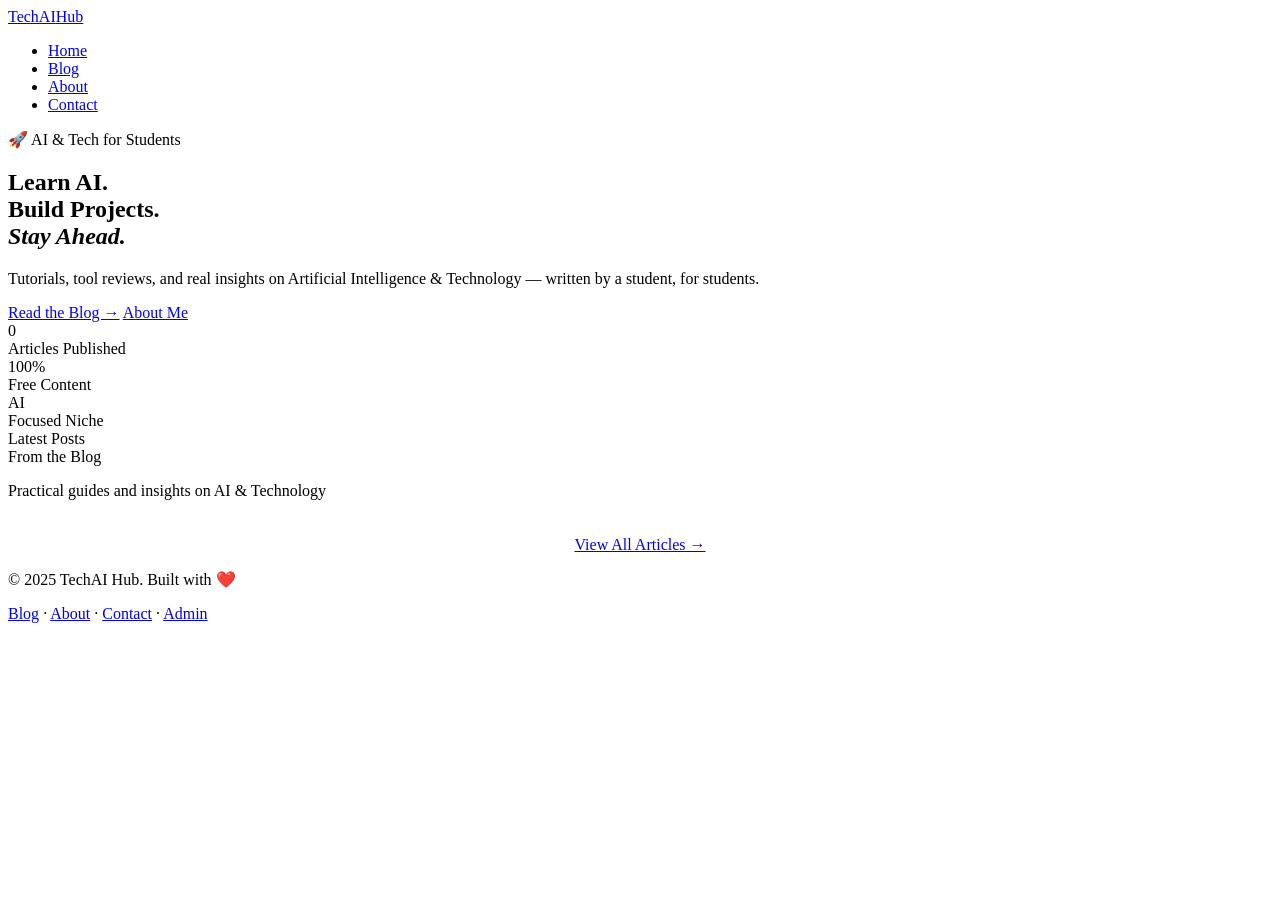
==== commit b51aa510: "Update index.html" ====
--- a/index.html
+++ b/index.html
@@ -4,737 +4,70 @@
   <meta charset="UTF-8">
   <meta name="viewport" content="width=device-width, initial-scale=1.0">
   <title>TechAI Hub — AI & Tech for Students</title>
-  <link href="https://fonts.googleapis.com/css2?family=Inter:wght@300;400;500;600;700&family=Space+Grotesk:wght@400;500;700&display=swap" rel="stylesheet">
-  <style>
-    :root {
-      --bg: #fafafa; --surface: #ffffff; --border: #e8e8e8;
-      --text: #111111; --muted: #666666; --accent: #2563eb;
-      --accent-light: #eff6ff; --tag-bg: #f1f5f9;
-    }
-    * { margin: 0; padding: 0; box-sizing: border-box; }
-    html { scroll-behavior: smooth; }
-    body { font-family: 'Inter', sans-serif; background: var(--bg); color: var(--text); line-height: 1.6; }
-
-    /* NAV */
-    nav {
-      position: sticky; top: 0;
-      background: rgba(250,250,250,0.95);
-      backdrop-filter: blur(10px);
-      border-bottom: 1px solid var(--border);
-      z-index: 100; padding: 0 5%;
-      display: flex; justify-content: space-between; align-items: center; height: 60px;
-    }
-    .logo { font-family: 'Space Grotesk', sans-serif; font-weight: 700; font-size: 1.2rem; color: var(--text); text-decoration: none; }
-    .logo span { color: var(--accent); }
-    .nav-links { display: flex; gap: 24px; list-style: none; }
-    .nav-links a { color: var(--muted); text-decoration: none; font-size: 0.875rem; font-weight: 500; transition: color 0.2s; cursor: pointer; }
-    .nav-links a:hover { color: var(--text); }
-    .nav-cta { background: var(--text) !important; color: white !important; padding: 7px 16px; border-radius: 6px; font-size: 0.8rem !important; }
-
-    /* PAGE SYSTEM */
-    .page { display: none; }
-    .page.active { display: block; }
-
-    /* HERO */
-    .hero { padding: 90px 5% 80px; max-width: 760px; margin: 0 auto; }
-    .hero-tag { display: inline-block; background: var(--accent-light); color: var(--accent); font-size: 0.78rem; font-weight: 600; padding: 4px 12px; border-radius: 20px; margin-bottom: 20px; }
-    .hero h1 { font-family: 'Space Grotesk', sans-serif; font-size: clamp(2rem, 5vw, 3.2rem); font-weight: 700; line-height: 1.15; letter-spacing: -1px; margin-bottom: 18px; }
-    .hero h1 em { font-style: normal; color: var(--accent); }
-    .hero p { font-size: 1.05rem; color: var(--muted); max-width: 520px; margin-bottom: 32px; line-height: 1.7; }
-    .hero-btns { display: flex; gap: 12px; flex-wrap: wrap; }
-    .btn-primary { background: var(--accent); color: white; padding: 11px 24px; border-radius: 8px; text-decoration: none; font-size: 0.9rem; font-weight: 600; cursor: pointer; border: none; transition: background 0.2s; }
-    .btn-primary:hover { background: #1d4ed8; }
-    .btn-secondary { background: var(--surface); color: var(--text); padding: 11px 24px; border-radius: 8px; text-decoration: none; font-size: 0.9rem; font-weight: 500; border: 1px solid var(--border); cursor: pointer; transition: border-color 0.2s; }
-    .btn-secondary:hover { border-color: #aaa; }
-    .hero-stats { display: flex; gap: 36px; margin-top: 48px; padding-top: 32px; border-top: 1px solid var(--border); flex-wrap: wrap; }
-    .stat-num { font-family: 'Space Grotesk', sans-serif; font-size: 1.6rem; font-weight: 700; }
-    .stat-label { font-size: 0.8rem; color: var(--muted); margin-top: 2px; }
-
-    /* SECTIONS */
-    .section { padding: 70px 5%; }
-    .container { max-width: 1100px; margin: 0 auto; }
-    .section-label { font-size: 0.75rem; font-weight: 600; letter-spacing: 1.5px; text-transform: uppercase; color: var(--accent); margin-bottom: 8px; }
-    .section-title { font-family: 'Space Grotesk', sans-serif; font-size: clamp(1.5rem, 3vw, 2rem); font-weight: 700; letter-spacing: -0.5px; margin-bottom: 8px; }
-    .section-sub { color: var(--muted); font-size: 0.95rem; margin-bottom: 40px; }
-
-    /* HOME BLOG PREVIEW */
-    .blog-grid { display: grid; grid-template-columns: repeat(auto-fill, minmax(300px, 1fr)); gap: 24px; }
-    .blog-card { background: var(--bg); border: 1px solid var(--border); border-radius: 10px; padding: 24px; text-decoration: none; color: var(--text); transition: border-color 0.2s, transform 0.2s; display: block; cursor: pointer; }
-    .blog-card:hover { border-color: var(--accent); transform: translateY(-2px); }
-    .blog-tag { display: inline-block; background: var(--tag-bg); color: var(--muted); font-size: 0.72rem; font-weight: 600; padding: 3px 10px; border-radius: 4px; margin-bottom: 12px; text-transform: uppercase; letter-spacing: 0.5px; }
-    .blog-card h3 { font-size: 1rem; font-weight: 600; line-height: 1.4; margin-bottom: 10px; }
-    .blog-card p { font-size: 0.875rem; color: var(--muted); line-height: 1.6; }
-    .blog-meta { display: flex; align-items: center; gap: 8px; margin-top: 16px; font-size: 0.78rem; color: var(--muted); }
-    .read-more { color: var(--accent); font-size: 0.82rem; font-weight: 600; margin-top: 12px; display: inline-block; }
-
-    /* FULL BLOG POST */
-    .post-container { max-width: 720px; margin: 0 auto; padding: 50px 5%; }
-    .post-back { display: inline-flex; align-items: center; gap: 6px; color: var(--muted); font-size: 0.85rem; font-weight: 500; cursor: pointer; margin-bottom: 32px; border: none; background: none; padding: 0; }
-    .post-back:hover { color: var(--accent); }
-    .post-tag { display: inline-block; background: var(--accent-light); color: var(--accent); font-size: 0.78rem; font-weight: 600; padding: 4px 12px; border-radius: 20px; margin-bottom: 16px; }
-    .post-title { font-family: 'Space Grotesk', sans-serif; font-size: clamp(1.6rem, 4vw, 2.4rem); font-weight: 700; letter-spacing: -0.5px; line-height: 1.2; margin-bottom: 16px; }
-    .post-meta { color: var(--muted); font-size: 0.85rem; margin-bottom: 32px; padding-bottom: 24px; border-bottom: 1px solid var(--border); }
-    .post-body h2 { font-family: 'Space Grotesk', sans-serif; font-size: 1.3rem; font-weight: 700; margin: 32px 0 12px; }
-    .post-body p { color: #333; line-height: 1.8; margin-bottom: 16px; font-size: 0.95rem; }
-    .post-body ul { padding-left: 20px; margin-bottom: 16px; }
-    .post-body li { color: #333; line-height: 1.8; font-size: 0.95rem; margin-bottom: 6px; }
-    .post-body strong { color: var(--text); font-weight: 600; }
-    .tip-box { background: var(--accent-light); border-left: 3px solid var(--accent); padding: 16px 20px; border-radius: 0 8px 8px 0; margin: 24px 0; }
-    .tip-box p { color: var(--accent); margin: 0; font-size: 0.9rem; }
-
-    /* AI TOOLS */
-    .tools-grid { display: grid; grid-template-columns: repeat(auto-fill, minmax(240px, 1fr)); gap: 16px; }
-    .tool-card { background: var(--surface); border: 1px solid var(--border); border-radius: 10px; padding: 20px; transition: border-color 0.2s, transform 0.2s; cursor: pointer; }
-    .tool-card:hover { border-color: var(--accent); transform: translateY(-2px); }
-    .tool-icon { font-size: 1.8rem; margin-bottom: 10px; }
-    .tool-name { font-weight: 600; font-size: 0.95rem; margin-bottom: 5px; }
-    .tool-desc { font-size: 0.82rem; color: var(--muted); line-height: 1.5; margin-bottom: 12px; }
-    .tool-badge { display: inline-block; font-size: 0.7rem; font-weight: 600; padding: 2px 8px; border-radius: 4px; background: #dcfce7; color: #16a34a; }
-    .tool-badge.paid { background: #fef3c7; color: #d97706; }
-    .tool-link { display: inline-block; margin-top: 10px; color: var(--accent); font-size: 0.82rem; font-weight: 600; text-decoration: none; }
-    .tool-link:hover { text-decoration: underline; }
-
-    /* PORTFOLIO */
-    .portfolio-grid { display: grid; grid-template-columns: repeat(auto-fill, minmax(300px, 1fr)); gap: 24px; }
-    .project-card { border: 1px solid var(--border); border-radius: 10px; overflow: hidden; background: var(--bg); transition: border-color 0.2s, transform 0.2s; cursor: pointer; }
-    .project-card:hover { border-color: var(--accent); transform: translateY(-2px); }
-    .project-header { background: linear-gradient(135deg, #eff6ff, #e0f2fe); padding: 28px 24px; font-size: 2rem; text-align: center; }
-    .project-body { padding: 20px; }
-    .project-body h3 { font-size: 1rem; font-weight: 600; margin-bottom: 8px; }
-    .project-body p { font-size: 0.85rem; color: var(--muted); margin-bottom: 14px; line-height: 1.6; }
-    .project-tags { display: flex; gap: 6px; flex-wrap: wrap; }
-    .project-tag { background: var(--tag-bg); color: var(--muted); font-size: 0.72rem; padding: 3px 8px; border-radius: 4px; font-weight: 500; }
-    .github-btn { display: inline-flex; align-items: center; gap: 6px; margin-top: 12px; background: var(--text); color: white; padding: 7px 14px; border-radius: 6px; font-size: 0.8rem; font-weight: 500; text-decoration: none; }
-    .github-btn:hover { background: #333; }
-
-    /* ABOUT */
-    .about-grid { display: grid; grid-template-columns: 1fr 1fr; gap: 60px; align-items: start; }
-    .about-text h2 { font-family: 'Space Grotesk', sans-serif; font-size: clamp(1.5rem, 3vw, 2rem); font-weight: 700; letter-spacing: -0.5px; margin-bottom: 16px; }
-    .about-text p { color: var(--muted); font-size: 0.95rem; line-height: 1.75; margin-bottom: 14px; }
-    .skills-list { display: flex; flex-wrap: wrap; gap: 8px; margin-top: 20px; }
-    .skill-tag { background: var(--accent-light); color: var(--accent); font-size: 0.8rem; font-weight: 500; padding: 5px 12px; border-radius: 6px; }
-    .about-card { background: var(--surface); border: 1px solid var(--border); border-radius: 12px; padding: 32px; }
-    .about-card h3 { font-family: 'Space Grotesk', sans-serif; font-size: 1.2rem; font-weight: 700; margin-bottom: 20px; }
-    .timeline-item { display: flex; gap: 14px; margin-bottom: 18px; }
-    .timeline-dot { width: 8px; height: 8px; border-radius: 50%; background: var(--accent); margin-top: 7px; flex-shrink: 0; }
-    .timeline-content h4 { font-size: 0.9rem; font-weight: 600; }
-    .timeline-content p { font-size: 0.8rem; color: var(--muted); }
-
-    /* CONTACT */
-    .contact-wrapper { max-width: 600px; margin: 0 auto; text-align: center; }
-    .contact-form { text-align: left; }
-    .form-row { display: grid; grid-template-columns: 1fr 1fr; gap: 16px; }
-    .form-group { margin-bottom: 16px; }
-    .form-group label { display: block; font-size: 0.82rem; font-weight: 500; margin-bottom: 6px; }
-    .form-group input, .form-group textarea { width: 100%; padding: 10px 14px; border: 1px solid var(--border); border-radius: 7px; font-family: 'Inter', sans-serif; font-size: 0.875rem; background: var(--bg); color: var(--text); transition: border-color 0.2s; outline: none; }
-    .form-group input:focus, .form-group textarea:focus { border-color: var(--accent); }
-    .form-group textarea { resize: vertical; min-height: 110px; }
-    .form-submit { width: 100%; background: var(--accent); color: white; border: none; padding: 12px; border-radius: 8px; font-size: 0.9rem; font-weight: 600; cursor: pointer; font-family: 'Inter', sans-serif; transition: background 0.2s; }
-    .form-submit:hover { background: #1d4ed8; }
-    .success-msg { display: none; background: #dcfce7; color: #16a34a; padding: 14px; border-radius: 8px; text-align: center; font-weight: 500; margin-top: 12px; font-size: 0.9rem; }
-    .social-links { display: flex; justify-content: center; gap: 12px; margin-top: 32px; flex-wrap: wrap; }
-    .social-link { display: flex; align-items: center; gap: 7px; color: var(--muted); text-decoration: none; font-size: 0.85rem; font-weight: 500; padding: 8px 16px; border: 1px solid var(--border); border-radius: 7px; transition: border-color 0.2s, color 0.2s; }
-    .social-link:hover { border-color: var(--accent); color: var(--accent); }
-* FOOTER */
-    footer { padding: 24px 5%; border-top: 1px solid var(--border); display: flex; justify-content: space-between; align-items: center; flex-wrap: wrap; gap: 12px; }
-    footer p { font-size: 0.82rem; color: var(--muted); }
-    footer a { color: var(--accent); text-decoration: none; font-size: 0.82rem; cursor: pointer; }
-
-    /* SURFACE SECTIONS */
-    .surface-section { background: var(--surface); border-top: 1px solid var(--border); border-bottom: 1px solid var(--border); }
-
-    /* MODAL */
-    .modal-overlay { display: none; position: fixed; inset: 0; background: rgba(0,0,0,0.5); z-index: 200; justify-content: center; align-items: flex-start; overflow-y: auto; padding: 20px; }
-    .modal-overlay.open { display: flex; }
-    .modal { background: white; border-radius: 12px; max-width: 680px; width: 100%; padding: 32px; position: relative; margin: auto; }
-    .modal-close { position: absolute; top: 16px; right: 16px; background: var(--tag-bg); border: none; width: 32px; height: 32px; border-radius: 50%; font-size: 1rem; cursor: pointer; display: flex; align-items: center; justify-content: center; }
-    .modal-close:hover { background: var(--border); }
-
-    @media (max-width: 768px) {
-      .nav-links { display: none; }
-      .about-grid { grid-template-columns: 1fr; gap: 32px; }
-      .form-row { grid-template-columns: 1fr; }
-      .hero { padding: 60px 5% 50px; }
-      .section { padding: 50px 5%; }
-    }
-  </style>
+  <link href="https://fonts.googleapis.com/css2?family=Inter:wght@400;500;600;700&family=Space+Grotesk:wght@500;700&display=swap" rel="stylesheet">
+  <link rel="stylesheet" href="style.css">
 </head>
 <body>
+<nav class="navbar">
+  <a href="index.html" class="logo">TechAI<span>Hub</span></a>
+  <ul class="nav-links">
+    <li><a href="index.html" class="active">Home</a></li>
+    <li><a href="blog.html">Blog</a></li>
+    <li><a href="about.html">About</a></li>
+    <li><a href="contact.html">Contact</a></li>
+  </ul>
+</nav>
 
-  <!-- NAV -->
-  <nav>
-    <a class="logo" onclick="showPage('home')" style="cursor:pointer">TechAI<span>Hub</span></a>
-    <ul class="nav-links">
-      <li><a onclick="showPage('home')">Home</a></li>
-      <li><a onclick="showPage('blog')">Blog</a></li>
-      <li><a onclick="showPage('tools')">AI Tools</a></li>
-      <li><a onclick="showPage('portfolio')">Projects</a></li>
-      <li><a onclick="showPage('about')">About</a></li>
-      <li><a onclick="showPage('contact')" class="nav-cta">Contact</a></li>
-    </ul>
-  </nav>
+<section class="hero">
+  <div class="hero-tag">🚀 AI & Tech for Students</div>
+  <h1>Learn AI.<br>Build Projects.<br><em>Stay Ahead.</em></h1>
+  <p>Tutorials, tool reviews, and real insights on Artificial Intelligence & Technology — written by a student, for students.</p>
+  <div class="hero-btns">
+    <a href="blog.html" class="btn-primary">Read the Blog →</a>
+    <a href="about.html" class="btn-secondary">About Me</a>
+  </div>
+  <div class="hero-stats">
+    <div class="stat"><div class="stat-num" id="postCount">0</div><div class="stat-lbl">Articles Published</div></div>
+    <div class="stat"><div class="stat-num">100%</div><div class="stat-lbl">Free Content</div></div>
+    <div class="stat"><div class="stat-num">AI</div><div class="stat-lbl">Focused Niche</div></div>
+  </div>
+</section>
 
-  <!-- ===== HOME PAGE ===== -->
-  <div id="page-home" class="page active">
-    <section class="hero">
-      <div class="hero-tag">🚀 AI & Tech for Students</div>
-      <h1>Learn AI.<br>Build Projects.<br><em>Stay Ahead.</em></h1>
-      <p>Tutorials, tool reviews, and real insights on Artificial Intelligence & Technology — written by a student, for students.</p>
-      <div class="hero-btns">
-        <button class="btn-primary" onclick="showPage('blog')">Read the Blog →</button>
-        <button class="btn-secondary" onclick="showPage('tools')">Explore AI Tools</button>
-      </div>
-      <div class="hero-stats">
-        <div class="stat-item"><div class="stat-num">10+</div><div class="stat-label">Articles Published</div></div>
-        <div class="stat-item"><div class="stat-num">50+</div><div class="stat-label">AI Tools Reviewed</div></div>
-        <div class="stat-item"><div class="stat-num">100%</div><div class="stat-label">Free Content</div></div>
-      </div>
-    </section>
-
-    <!-- Blog Preview -->
-    <div class="surface-section">
-      <div class="section container" style="padding:70px 5%">
-        <div class="section-label">Latest Posts</div>
-        <div class="section-title">From the Blog</div>
-        <p class="section-sub">Practical guides and insights on AI & Technology</p>
-        <div class="blog-grid">
-          <div class="blog-card" onclick="openPost(0)">
-            <span class="blog-tag">AI Tools</span>
-            <h3>10 Best AI Tools Every Student Should Use in 2025</h3>
-            <p>From writing assistants to code helpers — these tools will save you hours every week.</p>
-            <div class="blog-meta"><span>June 2025</span> · 5 min read</div>
-            <div class="read-more">Read article →</div>
-          </div>
-          <div class="blog-card" onclick="openPost(1)">
-            <span class="blog-tag">Tutorial</span>
-            <h3>How to Use ChatGPT to Study Smarter, Not Harder</h3>
-            <p>A practical guide to using AI for exam prep, note summarizing, and concept learning.</p>
-            <div class="blog-meta"><span>June 2025</span> · 4 min read</div>
-            <div class="read-more">Read article →</div>
-          </div>
-          <div class="blog-card" onclick="openPost(2)">
-            <span class="blog-tag">Comparison</span>
-            <h3>ChatGPT vs Gemini vs Claude — Which AI is Best for Students?</h3>
-            <p>I tested all three for studying, coding, and writing. Here's what I found.</p>
-            <div class="blog-meta"><span>May 2025</span> · 7 min read</div>
-            <div class="read-more">Read article →</div>
-          </div>
-        </div>
-        <div style="text-align:center;margin-top:36px">
-          <button class="btn-secondary" onclick="showPage('blog')">View All Articles →</button>
-        </div>
-      </div>
+<section class="home-section surface">
+  <div class="container">
+    <div class="sec-label">Latest Posts</div>
+    <div class="sec-title">From the Blog</div>
+    <p class="sec-sub">Practical guides and insights on AI & Technology</p>
+    <div class="blog-grid" id="homePosts"></div>
+    <div style="text-align:center;margin-top:36px">
+      <a href="blog.html" class="btn-secondary">View All Articles →</a>
     </div>
   </div>
+</section>
 
+<footer class="footer">
+  <p>© 2025 TechAI Hub. Built with ❤️</p>
+  <p><a href="blog.html">Blog</a> · <a href="about.html">About</a> · <a href="contact.html">Contact</a> · <a href="admin.html">Admin</a></p>
+</footer>
 
-  <!-- ===== BLOG PAGE ===== -->
-  <div id="page-blog" class="page">
-    <div class="section container">
-      <div class="section-label">All Posts</div>
-      <div class="section-title">The Blog</div>
-      <p class="section-sub">Everything about AI, Tech, and Student Life</p>
-      <div class="blog-grid">
-        <div class="blog-card" onclick="openPost(0)">
-          <span class="blog-tag">AI Tools</span>
-          <h3>10 Best AI Tools Every Student Should Use in 2025</h3>
-          <p>From writing assistants to code helpers — these tools will save you hours every week.</p>
-          <div class="blog-meta"><span>June 2025</span> · 5 min read</div>
-          <div class="read-more">Read article →</div>
-        </div>
-        <div class="blog-card" onclick="openPost(1)">
-          <span class="blog-tag">Tutorial</span>
-          <h3>How to Use ChatGPT to Study Smarter, Not Harder</h3>
-          <p>A practical guide to using AI for exam prep, note summarizing, and concept learning.</p>
-          <div class="blog-meta"><span>June 2025</span> · 4 min read</div>
-          <div class="read-more">Read article →</div>
-        </div>
-        <div class="blog-card" onclick="openPost(2)">
-          <span class="blog-tag">Comparison</span>
-          <h3>ChatGPT vs Gemini vs Claude — Which AI is Best for Students?</h3>
-          <p>I tested all three for studying, coding, and writing. Here's what I found.</p>
-          <div class="blog-meta"><span>May 2025</span> · 7 min read</div>
-          <div class="read-more">Read article →</div>
-        </div>
-        <div class="blog-card" onclick="openPost(3)">
-          <span class="blog-tag">Career</span>
-          <h3>BTech CSE AI & ML — What Nobody Tells You Before You Join</h3>
-          <p>An honest guide to what to expect, what to learn early, and how to stand out.</p>
-          <div class="blog-meta"><span>May 2025</span> · 6 min read</div>
-          <div class="read-more">Read article →</div>
-        </div>
-        <div class="blog-card" onclick="openPost(4)">
-          <span class="blog-tag">Python</span>
-          <h3>Learn Python in 30 Days — My Personal Roadmap</h3>
-          <p>The exact plan I used to go from zero to writing real Python programs.</p>
-          <div class="blog-meta"><span>May 2025</span> · 5 min read</div>
-          <div class="read-more">Read article →</div>
-        </div>
-        <div class="blog-card" onclick="openPost(5)">
-          <span class="blog-tag">Free Tools</span>
-          <h3>100 Free AI Tools You Can Start Using Today</h3>
-          <p>The ultimate list — no credit card, no signup required for most of these.</p>
-          <div class="blog-meta"><span>April 2025</span> · 8 min read</div>
-          <div class="read-more">Read article →</div>
-        </div>
-      </div>
-    </div>
-  </div>
-
-  <!-- ===== AI TOOLS PAGE ===== -->
-  <div id="page-tools" class="page">
-    <div class="section container">
-      <div class="section-label">Resources</div>
-      <div class="section-title">Top AI Tools</div>
-      <p class="section-sub">Handpicked tools I personally use and recommend</p>
-      <div class="tools-grid">
-        <div class="tool-card">
-          <div class="tool-icon">🤖</div>
-          <div class="tool-name">ChatGPT</div>
-          <div class="tool-desc">Best AI assistant for writing, studying, coding help and brainstorming ideas.</div>
-          <span class="tool-badge">Free</span>
-          <br><a href="https://chat.openai.com" target="_blank" class="tool-link">Visit ChatGPT →</a>
-        </div>
-        <div class="tool-card">
-          <div class="tool-icon">✍️</div>
-          <div class="tool-name">Notion AI</div>
-          <div class="tool-desc">Write, summarize and organize notes with built-in AI assistance.</div>
-          <span class="tool-badge paid">Freemium</span>
-          <br><a href="https://notion.so" target="_blank" class="tool-link">Visit Notion →</a>
-        </div>
-        <div class="tool-card">
-          <div class="tool-icon">🎨</div>
-          <div class="tool-name">Canva AI</div>
-          <div class="tool-desc">Design posters, presentations and social media graphics using AI.</div>
-          <span class="tool-badge">Free</span>
-          <br><a href="https://canva.com" target="_blank" class="tool-link">Visit Canva →</a>
-        </div>
-        <div class="tool-card">
-          <div class="tool-icon">💻</div>
-          <div class="tool-name">GitHub Copilot</div>
-          <div class="tool-desc">AI coding assistant that suggests code as you type. Free for students.</div>
-          <span class="tool-badge">Free for Students</span>
-          <br><a href="https://github.com/features/copilot" target="_blank" class="tool-link">Visit Copilot →</a>
-        </div>
-        <div class="tool-card">
-          <div class="tool-icon">🔍</div>
-          <div class="tool-name">Perplexity AI</div>
-          <div class="tool-desc">AI-powered search engine that gives accurate, cited answers instantly.</div>
-          <span class="tool-badge">Free</span>
-          <br><a href="https://perplexity.ai" target="_blank" class="tool-link">Visit Perplexity →</a>
-        </div>
-        <div class="tool-card">
-          <div class="tool-icon">📊</div>
-          <div class="tool-name">Google Colab</div>
-          <div class="tool-desc">Free cloud environment to run Python and ML code with GPU access.</div>
-          <span class="tool-badge">Free</span>
-          <br><a href="https://colab.research.google.com" target="_blank" class="tool-link">Visit Colab →</a>
-        </div>
-        <div class="tool-card">
-          <div class="tool-icon">🖼️</div>
-          <div class="tool-name">DALL·E 3</div>
-          <div class="tool-desc">Generate stunning images from text descriptions for any project.</div>
-          <span class="tool-badge paid">Freemium</span>
-          <br><a href="https://openai.com/dall-e-3" target="_blank" class="tool-link">Visit DALL·E →</a>
-        </div>
-        <div class="tool-card">
-          <div class="tool-icon">🧠</div>
-          <div class="tool-name">Claude AI</div>
-          <div class="tool-desc">Great for long documents, analysis, and thoughtful writing assistance.</div>
-          <span class="tool-badge">Free</span>
-          <br><a href="https://claude.ai" target="_blank" class="tool-link">Visit Claude →</a>
-        </div>
-      </div>
-    </div>
-  </div>
-
-  <!-- ===== PORTFOLIO PAGE ===== -->
-  <div id="page-portfolio" class="page">
-    <div class="section container">
-      <div class="section-label">Work</div>
-      <div class="section-title">My Projects</div>
-      <p class="section-sub">Things I've built while learning AI & Tech</p>
-      <div class="portfolio-grid">
-        <div class="project-card">
-          <div class="project-header">🤖</div>
-          <div class="project-body">
-            <h3>AI Chatbot</h3>
-            <p>A simple chatbot built with Python and NLP that can answer basic questions using pattern matching and intent classification.</p>
-            <div class="project-tags">
-              <span class="project-tag">Python</span>
-              <span class="project-tag">NLP</span>
-              <span class="project-tag">Flask</span>
-            </div>
-            <a href="https://github.com/techAIhub" target="_blank" class="github-btn">🐙 View on GitHub</a>
-          </div>
-        </div>
-        <div class="project-card">
-          <div class="project-header">📊</div>
-          <div class="project-body">
-            <h3>Sentiment Analyzer</h3>
-            <p>Analyzes social media text to detect positive, negative or neutral sentiments using machine learning.</p>
-            <div class="project-tags">
-              <span class="project-tag">Python</span>
-              <span class="project-tag">Machine Learning</span>
-              <span class="project-tag">Scikit-learn</span>
-            </div>
-            <a href="https://github.com/techAIhub" target="_blank" class="github-btn">🐙 View on GitHub</a>
-          </div>
-        </div>
-        <div class="project-card">
-          <div class="project-header">🌐</div>
-          <div class="project-body">
-            <h3>TechAI Hub Website</h3>
-            <p>This very website — built from scratch using pure HTML & CSS, deployed free on GitHub Pages.</p>
-            <div class="project-tags">
-              <span class="project-tag">HTML</span>
-              <span class="project-tag">CSS</span>
-              <span class="project-tag">JavaScript</span>
-              <span class="project-tag">GitHub Pages</span>
-            </div>
-            <a href="https://github.com/techAIhub/techAIhub.github.io" target="_blank" class="github-btn">🐙 View on GitHub</a>
-          </div>
-        </div>
-      </div>
-    </div>
-  </div>
-
-
-
-  <!-- ===== ABOUT PAGE ===== -->
-  <div id="page-about" class="page">
-    <div class="section container">
-      <div class="about-grid">
-        <div class="about-text">
-          <div class="section-label">About Me</div>
-          <h2>Student. Builder.<br>AI Enthusiast.</h2>
-          <p>Hey! I'm a BTech CSE (AI & ML) student passionate about Artificial Intelligence and Technology. I created TechAI Hub to document my learning journey and help fellow students navigate the world of AI.</p>
-          <p>I believe the best way to learn is to teach. Every article I write is something I've personally explored, tested, or built.</p>
-          <p>Outside of coding, I'm also a video editor — which helps me create content that's not just informative but actually engaging.</p>
-          <div class="skills-list">
-            <span class="skill-tag">Python</span>
-            <span class="skill-tag">Machine Learning</span>
-            <span class="skill-tag">HTML & CSS</span>
-            <span class="skill-tag">JavaScript</span>
-            <span class="skill-tag">Video Editing</span>
-            <span class="skill-tag">AI Tools</span>
-            <span class="skill-tag">Content Writing</span>
-          </div>
-        </div>
-        <div class="about-card">
-          <h3>My Journey</h3>
-          <div class="timeline-item">
-            <div class="timeline-dot"></div>
-            <div class="timeline-content">
-              <h4>Started Learning Python</h4>
-              <p>Learned basics and built first small projects</p>
-            </div>
-          </div>
-          <div class="timeline-item">
-            <div class="timeline-dot"></div>
-            <div class="timeline-content">
-              <h4>Launched TechAI Hub</h4>
-              <p>Built and deployed this website from scratch</p>
-            </div>
-          </div>
-          <div class="timeline-item">
-            <div class="timeline-dot"></div>
-            <div class="timeline-content">
-              <h4>BTech CSE AI & ML</h4>
-              <p>Starting college — Aug/Sep 2025</p>
-            </div>
-          </div>
-          <div class="timeline-item">
-            <div class="timeline-dot"></div>
-            <div class="timeline-content">
-              <h4>What's Next</h4>
-              <p>Building AI projects, growing this blog, helping more students</p>
-            </div>
-          </div>
-        </div>
-      </div>
-    </div>
-  </div>
-
-  <!-- ===== CONTACT PAGE ===== -->
-  <div id="page-contact" class="page">
-    <div class="section container">
-      <div class="contact-wrapper">
-        <div class="section-label">Get in Touch</div>
-        <div class="section-title">Contact Me</div>
-        <p class="section-sub" style="margin-bottom:36px">Have a question, collab idea, or just want to say hi?</p>
-        <div class="contact-form">
-          <div class="form-row">
-            <div class="form-group">
-              <label>Your Name</label>
-              <input type="text" id="fname" placeholder="John Doe">
-            </div>
-            <div class="form-group">
-              <label>Email Address</label>
-              <input type="email" id="femail" placeholder="john@email.com">
-            </div>
-          </div>
-          <div class="form-group">
-            <label>Subject</label>
-            <input type="text" id="fsubject" placeholder="Collaboration / Question / Feedback">
-          </div>
-          <div class="form-group">
-            <label>Message</label>
-            <textarea id="fmessage" placeholder="Write your message here..."></textarea>
-          </div>
-          <button class="form-submit" onclick="submitForm()">Send Message →</button>
-          <div class="success-msg" id="success-msg">✅ Message sent! I'll get back to you soon.</div>
-        </div>
-        <div class="social-links">
-          <a href="https://instagram.com" target="_blank" class="social-link">📸 Instagram</a>
-          <a href="https://twitter.com" target="_blank" class="social-link">🐦 Twitter/X</a>
-          <a href="https://linkedin.com" target="_blank" class="social-link">💼 LinkedIn</a>
-          <a href="https://github.com/techAIhub" target="_blank" class="social-link">🐙 GitHub</a>
-        </div>
-      </div>
-    </div>
-  </div>
-
-  <!-- FOOTER -->
-  <footer>
-    <p>© 2025 TechAI Hub. Built with ❤️ by <span onclick="showPage('about')" style="color:var(--accent);cursor:pointer">techAIhub</span></p>
-    <p>
-      <a onclick="showPage('blog')">Blog</a> ·
-      <a onclick="showPage('tools')">Tools</a> ·
-      <a onclick="showPage('portfolio')">Projects</a> ·
-      <a onclick="showPage('contact')">Contact</a>
-    </p>
-  </footer>
-
-  <!-- BLOG POST MODAL -->
-  <div class="modal-overlay" id="postModal" onclick="closeModal(event)">
-    <div class="modal" id="modalContent">
-      <button class="modal-close" onclick="closePostModal()">✕</button>
-      <div id="modalBody"></div>
-    </div>
-  </div>
-
-  <script>
-    // Blog posts data
-    const posts = [
-      {
-        tag: "AI Tools",
-        title: "10 Best AI Tools Every Student Should Use in 2025",
-        date: "June 2025",
-        read: "5 min read",
-        content: `
-          <p>As a student in 2025, you have access to powerful AI tools that can transform how you study, code, and create. Here are the 10 best ones you should start using today.</p>
-          <h2>1. ChatGPT</h2>
-          <p>The most versatile AI tool available. Use it to explain concepts, debug code, summarize long texts, and brainstorm ideas. The free version is incredibly powerful for daily use.</p>
-          <div class="tip-box"><p>💡 <strong>Tip:</strong> Ask ChatGPT to explain topics "like I'm a beginner" for clearer explanations.</p></div>
-          <h2>2. GitHub Copilot</h2>
-          <p>An AI coding assistant that suggests code as you type. The best part? It's <strong>completely free for students</strong> through the GitHub Student Developer Pack.</p>
-          <h2>3. Notion AI</h2>
-          <p>Turn your messy notes into organized summaries. Great for exam revision and keeping your study material structured.</p>
-          <h2>4. Perplexity AI</h2>
-          <p>Think of it as a smarter Google. It gives you direct answers with cited sources — perfect for research.</p>
-          <h2>5. Google Colab</h2>
-          <p>A free cloud notebook for running Python and Machine Learning code — no installation needed, runs in your browser.</p>
-          <h2>Conclusion</h2>
-          <p>Start with ChatGPT and Google Colab — these two alone will give you a massive advantage in your studies and projects.</p>
-        `
-      },
-      {
-        tag: "Tutorial",
-        title: "How to Use ChatGPT to Study Smarter, Not Harder",
-        date: "June 2025",
-        read: "4 min read",
-        content: `
-          <p>Most students use ChatGPT wrong — they just ask it to write their assignments. Here's how to actually use it to <strong>understand more and study smarter.</strong></p>
-          <h2>1. The Explain Like I'm 5 Trick</h2>
-          <p>Struggling with a complex topic? Ask ChatGPT: <em>"Explain [topic] like I'm a complete beginner."</em> This forces simple, clear explanations.</p>
-          <div class="tip-box"><p>💡 Example: "Explain neural networks like I'm 15 years old."</p></div>
-          <h2>2. Create Practice Questions</h2>
-          <p>Paste your notes and ask: <em>"Create 10 MCQ questions from this content."</em> Instant practice test!</p>
-          <h2>3. Summarize Long Topics</h2>
-          <p>Paste a long chapter or article and ask for a bullet-point summary. Save hours of reading.</p>
-          <h2>4. Debug Your Code</h2>
-          <p>Paste your broken code and say: <em>"What's wrong with this code and how do I fix it?"</em> It works incredibly well.</p>
-          <h2>5. Feynman Technique with AI</h2>
-          <p>Explain a concept to ChatGPT in your own words and ask it to correct your understanding. Best way to find gaps in your knowledge.</p>
-        `
-      },
-      {
-        tag: "Comparison",
-        title: "ChatGPT vs Gemini vs Claude — Which AI is Best for Students?",
-        date: "May 2025",
-        read: "7 min read",
-        content: `
-          <p>I spent two weeks testing all three major AI tools for student use cases. Here's my honest breakdown.</p>
-          <h2>ChatGPT (OpenAI)</h2>
-          <p><strong>Best for:</strong> Coding, creative writing, general Q&A</p>
-          <ul>
-            <li>Most popular and well-known</li>
-            <li>Excellent at coding and debugging</li>
-            <li>Strong plugin and tool ecosystem</li>
-            <li>Free tier is very capable</li>
-          </ul>
-          <h2>Gemini (Google)</h2>
-          <p><strong>Best for:</strong> Research, Google Workspace integration</p>
-          <ul>
-            <li>Connected to the internet by default</li>
-            <li>Integrates with Google Docs, Gmail</li>
-            <li>Great for current events and research</li>
-            <li>Free with Google account</li>
-          </ul>
-          <h2>Claude (Anthropic)</h2>
-          <p><strong>Best for:</strong> Long documents, analysis, careful reasoning</p>
-          <ul>
-            <li>Best at reading and analyzing long PDFs</li>
-            <li>Very thoughtful and nuanced responses</li>
-            <li>Great for essay feedback</li>
-            <li>Free tier available</li>
-          </ul>
-          <div class="tip-box"><p>💡 <strong>My recommendation:</strong> Use ChatGPT for coding, Gemini for research, and Claude for document analysis.</p></div>
-        `
-      },
-      {
-        tag: "Career",
-        title: "BTech CSE AI & ML — What Nobody Tells You Before You Join",
-        date: "May 2025",
-        read: "6 min read",
-        content: `
-          <p>About to start BTech CSE with AI & ML specialization? Here's the honest truth that seniors and brochures won't tell you.</p>
-          <h2>Python is Everything</h2>
-          <p>Before anything else, learn Python. Seriously. At least 60% of your coursework, projects, and placements will involve Python. Start today, not on Day 1 of college.</p>
-          <h2>Build Projects from Year 1</h2>
-          <p>Most students wait until final year for projects. The students who get the best internships and jobs are the ones who started building in Year 1. Even small projects count.</p>
-          <div class="tip-box"><p>💡 Start a GitHub profile now. Companies look at it more than your marksheet.</p></div>
-          <h2>Attendance vs Learning</h2>
-          <p>College teaches theory. Real skills come from self-learning online. Balance both — attend enough to pass, but spend serious time on Coursera, YouTube, and Kaggle.</p>
-          <h2>Your Network Matters</h2>
-          <p>The friends you make in college will refer you to jobs, collaborate on startups, and help your career more than your CGPA ever will.</p>
-          <h2>AI Won't Replace You</h2>
-          <p>Don't worry about AI taking jobs. You're learning to BUILD AI. That's the most in-demand skill in the world right now.</p>
-        `
-      },
-      {
-        tag: "Python",
-        title: "Learn Python in 30 Days — My Personal Roadmap",
-        date: "May 2025",
-        read: "5 min read",
-        content: `
-          <p>This is the exact roadmap I followed to go from knowing nothing about Python to writing real programs. 1 hour a day for 30 days.</p>
-          <h2>Week 1 — Basics (Days 1–7)</h2>
-          <ul>
-            <li>Variables and data types</li>
-            <li>Print statements and input</li>
-            <li>If/else conditions</li>
-            <li>Loops (for and while)</li>
-            <li>Functions</li>
-          </ul>
-          <div class="tip-box"><p>💡 Resource: freeCodeCamp Python course on YouTube — completely free, 4 hours.</p></div>
-          <h2>Week 2 — Data Structures (Days 8–14)</h2>
-          <ul>
-            <li>Lists, tuples, dictionaries</li>
-            <li>String manipulation</li>
-            <li>File reading and writing</li>
-            <li>Error handling with try/except</li>
-          </ul>
-          <h2>Week 3 — Projects (Days 15–21)</h2>
-          <ul>
-            <li>Number guessing game</li>
-            <li>Simple calculator</li>
-            <li>To-do list app</li>
-            <li>Password generator</li>
-          </ul>
-          <h2>Week 4 — Libraries (Days 22–30)</h2>
-          <ul>
-            <li>NumPy for numbers</li>
-            <li>Pandas for data</li>
-            <li>Matplotlib for charts</li>
-            <li>First ML model with Scikit-learn</li>
-          </ul>
-          <p>By Day 30, you'll have 4 real projects and the confidence to keep building. The key is <strong>consistency over intensity.</strong></p>
-        `
-      },
-      {
-        tag: "Free Tools",
-        title: "100 Free AI Tools You Can Start Using Today",
-        date: "April 2025",
-        read: "8 min read",
-        content: `
-          <p>You don't need to spend money to access incredible AI tools. Here are categories of free AI tools that are genuinely useful.</p>
-          <h2>Writing & Productivity</h2>
-          <ul>
-            <li><strong>ChatGPT</strong> — General AI assistant</li>
-            <li><strong>Claude.ai</strong> — Document analysis</li>
-            <li><strong>Notion AI</strong> — Smart notes</li>
-            <li><strong>Grammarly</strong> — Writing checker</li>
-          </ul>
-          <h2>Coding & Development</h2>
-          <ul>
-            <li><strong>GitHub Copilot</strong> — Free for students</li>
-            <li><strong>Google Colab</strong> — Free GPU notebooks</li>
-            <li><strong>Replit</strong> — Online coding environment</li>
-          </ul>
-          <h2>Image Generation</h2>
-          <ul>
-            <li><strong>Canva AI</strong> — Design + AI generation</li>
-            <li><strong>Adobe Firefly</strong> — Free credits monthly</li>
-            <li><strong>Microsoft Designer</strong> — Free image AI</li>
-          </ul>
-          <h2>Learning & Research</h2>
-          <ul>
-            <li><strong>Perplexity AI</strong> — AI search engine</li>
-            <li><strong>Khan Academy Khanmigo</strong> — AI tutor</li>
-            <li><strong>Consensus</strong> — Scientific research AI</li>
-          </ul>
-          <div class="tip-box"><p>💡 Pro tip: Sign up with your college email — many tools have free student plans!</p></div>
-        `
-      }
-    ];
-
-    function showPage(name) {
-      document.querySelectorAll('.page').forEach(p => p.classList.remove('active'));
-      document.getElementById('page-' + name).classList.add('active');
-      window.scrollTo(0, 0);
-    }
-
-    function openPost(index) {
-      const post = posts[index];
-      document.getElementById('modalBody').innerHTML = `
-        <span class="post-tag">${post.tag}</span>
-        <h1 class="post-title">${post.title}</h1>
-        <div class="post-meta">${post.date} · ${post.read}</div>
-        <div class="post-body">${post.content}</div>
-      `;
-      document.getElementById('postModal').classList.add('open');
-      document.body.style.overflow = 'hidden';
-    }
-
-    function closePostModal() {
-      document.getElementById('postModal').classList.remove('open');
-      document.body.style.overflow = '';
-    }
-
-    function closeModal(e) {
-      if (e.target === document.getElementById('postModal')) closePostModal();
-    }
-
-    function submitForm() {
-      const name = document.getElementById('fname').value;
-      const email = document.getElementById('femail').value;
-      const message = document.getElementById('fmessage').value;
-      if (!name || !email || !message) {
-        alert('Please fill in all fields!');
-        return;
-      }
-      document.getElementById('success-msg').style.display = 'block';
-      document.getElementById('fname').value = '';
-      document.getElementById('femail').value = '';
-      document.getElementById('fsubject').value = '';
-      document.getElementById('fmessage').value = '';
-      setTimeout(() => {
-        document.getElementById('success-msg').style.display = 'none';
-      }, 4000);
-    }
-  </script>
-
+<script src="_nav.js"></script>
+<script>
+  const posts = getPosts();
+  document.getElementById('postCount').textContent = posts.length || '0';
+  const latest = [...posts].reverse().slice(0, 3);
+  const grid = document.getElementById('homePosts');
+  if (latest.length === 0) {
+    grid.innerHTML = '<div class="empty-cards"><p>No posts yet. Check back soon!</p></div>';
+  } else {
+    grid.innerHTML = latest.map(p => `
+      <a href="blog.html?id=${p.id}" class="blog-card">
+        <span class="blog-tag">${p.category}</span>
+        <h3>${p.title}</h3>
+        <p>${p.desc}</p>
+        <div class="blog-meta">${p.date} · ${p.readTime}</div>
+        <div class="read-more">Read article →</div>
+      </a>`).join('');
+  }
+</script>
 </body>
 </html>
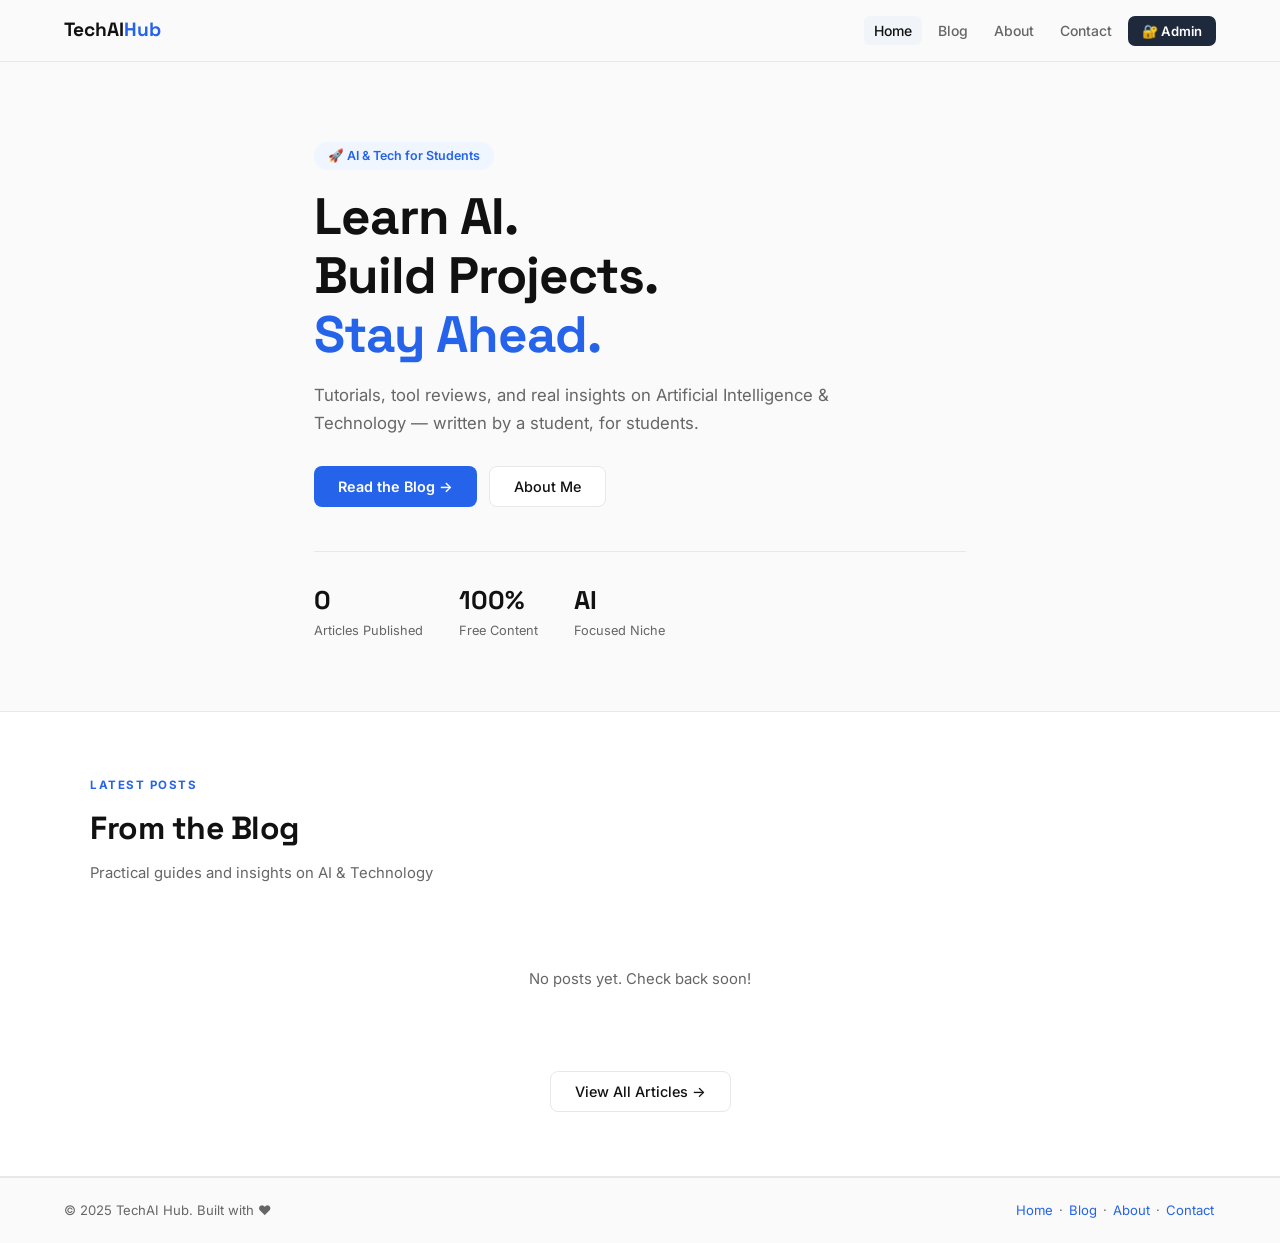
==== commit ac281ef0: "Update index.html" ====
--- a/index.html
+++ b/index.html
@@ -1,73 +1,851 @@
 <!DOCTYPE html>
 <html lang="en">
 <head>
-  <meta charset="UTF-8">
-  <meta name="viewport" content="width=device-width, initial-scale=1.0">
-  <title>TechAI Hub — AI & Tech for Students</title>
-  <link href="https://fonts.googleapis.com/css2?family=Inter:wght@400;500;600;700&family=Space+Grotesk:wght@500;700&display=swap" rel="stylesheet">
-  <link rel="stylesheet" href="style.css">
+<meta charset="UTF-8">
+<meta name="viewport" content="width=device-width, initial-scale=1.0">
+<title>TechAI Hub — AI & Tech for Students</title>
+<link href="https://fonts.googleapis.com/css2?family=Inter:wght@400;500;600;700&family=Space+Grotesk:wght@500;700&display=swap" rel="stylesheet">
+<style>
+:root{--bg:#fafafa;--sur:#fff;--bdr:#e8e8e8;--txt:#111;--mut:#666;--acc:#2563eb;--acl:#eff6ff;--tag:#f1f5f9;--red:#ef4444;--grn:#22c55e;--sb:#1e293b;}
+*{margin:0;padding:0;box-sizing:border-box;}
+html{scroll-behavior:smooth;}
+body{font-family:'Inter',sans-serif;background:var(--bg);color:var(--txt);line-height:1.6;}
+
+/* ===== NAVBAR ===== */
+.navbar{position:sticky;top:0;background:rgba(250,250,250,0.96);backdrop-filter:blur(12px);border-bottom:1px solid var(--bdr);z-index:200;padding:0 5%;display:flex;justify-content:space-between;align-items:center;height:62px;}
+.logo{font-family:'Space Grotesk',sans-serif;font-weight:700;font-size:1.2rem;color:var(--txt);text-decoration:none;cursor:pointer;}
+.logo span{color:var(--acc);}
+.nav-links{display:flex;gap:6px;align-items:center;list-style:none;}
+.nav-links a{color:var(--mut);text-decoration:none;font-size:0.875rem;font-weight:500;padding:6px 10px;border-radius:6px;transition:all 0.2s;cursor:pointer;}
+.nav-links a:hover,.nav-links a.active{color:var(--txt);background:var(--tag);}
+.btn-admin-login{background:var(--sb)!important;color:white!important;padding:7px 14px!important;border-radius:7px!important;font-size:0.82rem!important;font-weight:600!important;}
+.btn-admin-login:hover{background:#334155!important;}
+.btn-logout{background:#fef2f2!important;color:var(--red)!important;border:1px solid #fecaca!important;padding:7px 14px!important;border-radius:7px!important;font-size:0.82rem!important;}
+.admin-indicator{display:flex;align-items:center;gap:8px;background:#f0fdf4;border:1px solid #bbf7d0;color:#15803d;padding:5px 12px;border-radius:20px;font-size:0.78rem;font-weight:600;}
+
+/* ===== PAGES ===== */
+.page{display:none;min-height:80vh;}
+.page.active{display:block;}
+
+/* ===== HERO ===== */
+.hero{padding:80px 5% 70px;max-width:780px;margin:0 auto;}
+.hero-tag{display:inline-block;background:var(--acl);color:var(--acc);font-size:0.78rem;font-weight:600;padding:4px 14px;border-radius:20px;margin-bottom:18px;}
+.hero h1{font-family:'Space Grotesk',sans-serif;font-size:clamp(2rem,5vw,3.2rem);font-weight:700;line-height:1.15;letter-spacing:-1px;margin-bottom:16px;}
+.hero h1 em{font-style:normal;color:var(--acc);}
+.hero p{font-size:1.05rem;color:var(--mut);max-width:520px;margin-bottom:28px;line-height:1.7;}
+.hero-btns{display:flex;gap:12px;flex-wrap:wrap;}
+.hero-stats{display:flex;gap:36px;margin-top:44px;padding-top:28px;border-top:1px solid var(--bdr);flex-wrap:wrap;}
+.stat-num{font-family:'Space Grotesk',sans-serif;font-size:1.6rem;font-weight:700;}
+.stat-lbl{font-size:0.8rem;color:var(--mut);}
+
+/* ===== BUTTONS ===== */
+.btn-p{background:var(--acc);color:white;padding:11px 24px;border-radius:8px;text-decoration:none;font-size:0.9rem;font-weight:600;cursor:pointer;border:none;font-family:'Inter',sans-serif;display:inline-block;transition:background 0.2s;}
+.btn-p:hover{background:#1d4ed8;}
+.btn-s{background:var(--sur);color:var(--txt);padding:11px 24px;border-radius:8px;text-decoration:none;font-size:0.9rem;font-weight:500;border:1px solid var(--bdr);cursor:pointer;font-family:'Inter',sans-serif;display:inline-block;transition:border-color 0.2s;}
+.btn-s:hover{border-color:#999;}
+.btn-sm{padding:6px 13px;font-size:0.78rem;font-weight:600;border-radius:6px;cursor:pointer;border:none;font-family:'Inter',sans-serif;}
+.b-blue{background:var(--acc);color:white;}
+.b-blue:hover{background:#1d4ed8;}
+.b-out{background:white;color:var(--txt);border:1.5px solid var(--bdr);}
+.b-out:hover{border-color:var(--acc);color:var(--acc);}
+.b-red{background:#fef2f2;color:var(--red);border:1px solid #fecaca;}
+.b-red:hover{background:var(--red);color:white;}
+.b-grn{background:#f0fdf4;color:var(--grn);border:1px solid #bbf7d0;}
+
+/* ===== SECTION ===== */
+.section{padding:64px 5%;}
+.sur-sec{background:var(--sur);border-top:1px solid var(--bdr);border-bottom:1px solid var(--bdr);}
+.con{max-width:1100px;margin:0 auto;}
+.s-label{font-size:0.72rem;font-weight:700;letter-spacing:1.5px;text-transform:uppercase;color:var(--acc);margin-bottom:8px;}
+.s-title{font-family:'Space Grotesk',sans-serif;font-size:clamp(1.5rem,3vw,2rem);font-weight:700;letter-spacing:-0.5px;margin-bottom:8px;}
+.s-sub{color:var(--mut);font-size:0.93rem;margin-bottom:34px;}
+
+/* ===== BLOG GRID ===== */
+.blog-grid{display:grid;grid-template-columns:repeat(auto-fill,minmax(300px,1fr));gap:20px;}
+.blog-card{background:var(--bg);border:1px solid var(--bdr);border-radius:10px;padding:22px;text-decoration:none;color:var(--txt);display:block;transition:border-color 0.2s,transform 0.2s;cursor:pointer;position:relative;}
+.blog-card:hover{border-color:var(--acc);transform:translateY(-2px);}
+.blog-tag{display:inline-block;background:var(--tag);color:var(--mut);font-size:0.7rem;font-weight:700;padding:3px 9px;border-radius:4px;margin-bottom:10px;text-transform:uppercase;letter-spacing:0.5px;}
+.blog-card h3{font-size:0.97rem;font-weight:600;line-height:1.4;margin-bottom:8px;}
+.blog-card p{font-size:0.85rem;color:var(--mut);line-height:1.6;}
+.blog-meta{font-size:0.75rem;color:var(--mut);margin-top:12px;}
+.read-more{color:var(--acc);font-size:0.8rem;font-weight:600;margin-top:10px;display:inline-block;}
+.admin-card-actions{position:absolute;top:10px;right:10px;display:flex;gap:5px;}
+.empty-msg{text-align:center;padding:48px;color:var(--mut);font-size:0.93rem;}
+
+/* ===== SINGLE POST ===== */
+.post-wrap{max-width:740px;margin:0 auto;padding:48px 5%;}
+.back-btn{display:inline-flex;align-items:center;gap:6px;background:none;border:none;color:var(--mut);font-size:0.85rem;font-weight:500;cursor:pointer;margin-bottom:28px;font-family:'Inter',sans-serif;padding:0;}
+.back-btn:hover{color:var(--acc);}
+.post-tag{display:inline-block;background:var(--acl);color:var(--acc);font-size:0.78rem;font-weight:600;padding:4px 12px;border-radius:20px;margin-bottom:14px;}
+.post-title{font-family:'Space Grotesk',sans-serif;font-size:clamp(1.6rem,4vw,2.3rem);font-weight:700;letter-spacing:-0.5px;line-height:1.2;margin-bottom:14px;}
+.post-meta{color:var(--mut);font-size:0.83rem;padding-bottom:22px;border-bottom:1px solid var(--bdr);margin-bottom:28px;}
+.post-body p{color:#333;line-height:1.85;margin-bottom:16px;font-size:0.95rem;}
+.post-body h2{font-family:'Space Grotesk',sans-serif;font-size:1.3rem;font-weight:700;margin:28px 0 10px;}
+.post-body h3{font-size:1.05rem;font-weight:600;margin:20px 0 8px;}
+.post-body ul,.post-body ol{padding-left:22px;margin-bottom:16px;}
+.post-body li{line-height:1.8;font-size:0.95rem;color:#333;margin-bottom:4px;}
+.post-body strong{font-weight:600;color:#111;}
+.tip-box{background:var(--acl);border-left:3px solid var(--acc);padding:14px 18px;border-radius:0 8px 8px 0;margin:20px 0;}
+.tip-box p{color:var(--acc)!important;margin:0!important;font-size:0.9rem;}
+
+/* ===== ABOUT ===== */
+.about-wrap{max-width:900px;margin:0 auto;padding:60px 5%;}
+.about-grid{display:grid;grid-template-columns:1fr 1fr;gap:52px;align-items:start;}
+.about-h{font-family:'Space Grotesk',sans-serif;font-size:clamp(1.5rem,3vw,2rem);font-weight:700;letter-spacing:-0.5px;margin-bottom:14px;line-height:1.2;}
+.about-bio{color:var(--mut);font-size:0.95rem;line-height:1.8;margin-bottom:14px;}
+.skills-wrap{display:flex;flex-wrap:wrap;gap:8px;margin-top:20px;}
+.skill-tag{background:var(--acl);color:var(--acc);font-size:0.8rem;font-weight:500;padding:5px 13px;border-radius:6px;}
+.tl-card{background:white;border:1px solid var(--bdr);border-radius:12px;padding:28px;}
+.tl-card h3{font-family:'Space Grotesk',sans-serif;font-size:1.05rem;font-weight:700;margin-bottom:18px;}
+.tl-item{display:flex;gap:12px;margin-bottom:15px;}
+.tl-dot{width:8px;height:8px;border-radius:50%;background:var(--acc);margin-top:6px;flex-shrink:0;}
+.tl-title{font-size:0.9rem;font-weight:600;}
+.tl-sub{font-size:0.78rem;color:var(--mut);}
+
+/* ===== CONTACT ===== */
+.contact-wrap{max-width:560px;margin:0 auto;padding:60px 5%;}
+.fg{margin-bottom:16px;}
+.fg label{display:block;font-size:0.78rem;font-weight:600;color:var(--mut);text-transform:uppercase;letter-spacing:0.5px;margin-bottom:6px;}
+.fg input,.fg textarea,.fg select{width:100%;padding:11px 14px;border:1.5px solid var(--bdr);border-radius:8px;font-size:0.875rem;font-family:'Inter',sans-serif;background:white;outline:none;transition:border-color 0.2s;}
+.fg input:focus,.fg textarea:focus,.fg select:focus{border-color:var(--acc);}
+.fg textarea{resize:vertical;min-height:120px;}
+.form-row{display:grid;grid-template-columns:1fr 1fr;gap:14px;}
+.soc-row{display:flex;flex-wrap:wrap;gap:10px;justify-content:center;margin-top:28px;}
+.soc-btn{display:flex;align-items:center;gap:7px;color:var(--mut);text-decoration:none;font-size:0.83rem;font-weight:500;padding:8px 14px;border:1px solid var(--bdr);border-radius:7px;transition:all 0.2s;}
+.soc-btn:hover{border-color:var(--acc);color:var(--acc);}
+.success-box{background:#f0fdf4;border:1px solid #bbf7d0;color:#15803d;padding:14px;border-radius:8px;text-align:center;font-weight:500;display:none;margin-top:12px;font-size:0.875rem;}
+
+/* ===== ADMIN PANEL ===== */
+.admin-bar{background:var(--sb);color:white;padding:10px 5%;display:flex;align-items:center;gap:12px;flex-wrap:wrap;}
+.admin-bar span{font-size:0.82rem;font-weight:500;opacity:0.8;}
+.admin-bar-title{font-family:'Space Grotesk',sans-serif;font-weight:700;font-size:0.95rem;}
+.admin-bar-spacer{flex:1;}
+
+.admin-section{background:#f8fafc;border:2px dashed #cbd5e1;border-radius:12px;padding:24px;margin:20px 0;}
+.admin-section-title{font-size:0.78rem;font-weight:700;text-transform:uppercase;letter-spacing:1px;color:var(--acc);margin-bottom:14px;}
+
+/* ===== ADMIN DASHBOARD ===== */
+.dash-stats{display:grid;grid-template-columns:repeat(auto-fill,minmax(180px,1fr));gap:16px;margin-bottom:24px;}
+.dstat{background:white;border:1px solid var(--bdr);border-radius:10px;padding:20px;}
+.dstat-icon{font-size:1.4rem;margin-bottom:8px;}
+.dstat-label{font-size:0.72rem;color:var(--mut);font-weight:600;text-transform:uppercase;letter-spacing:0.5px;margin-bottom:4px;}
+.dstat-num{font-family:'Space Grotesk',sans-serif;font-size:1.7rem;font-weight:700;}
+.c-blue{color:var(--acc);}.c-green{color:var(--grn);}.c-orange{color:#f59e0b;}
+
+.card{background:white;border:1px solid var(--bdr);border-radius:10px;padding:22px;margin-bottom:20px;}
+.card-head{display:flex;justify-content:space-between;align-items:center;margin-bottom:18px;}
+.card-title{font-weight:700;font-size:0.95rem;}
+
+/* TABLE */
+.tbl-wrap{overflow-x:auto;}
+table{width:100%;border-collapse:collapse;}
+th{text-align:left;padding:9px 12px;font-size:0.7rem;font-weight:700;text-transform:uppercase;letter-spacing:0.5px;color:var(--mut);border-bottom:1px solid var(--bdr);}
+td{padding:12px;font-size:0.85rem;border-bottom:1px solid var(--bdr);vertical-align:top;}
+tr:last-child td{border-bottom:none;}
+tr:hover td{background:#f8fafc;}
+
+/* MESSAGES */
+.msg-card{background:white;border:1px solid var(--bdr);border-radius:10px;padding:18px;margin-bottom:14px;}
+.msg-card.unread{border-left:3px solid var(--acc);}
+.msg-head{display:flex;justify-content:space-between;align-items:flex-start;margin-bottom:8px;gap:10px;}
+.msg-name{font-weight:600;font-size:0.9rem;}
+.msg-email{font-size:0.76rem;color:var(--mut);}
+.msg-subj{font-size:0.82rem;font-weight:600;color:var(--acc);margin-bottom:6px;}
+.msg-body{font-size:0.85rem;color:#444;line-height:1.6;}
+.msg-time{font-size:0.72rem;color:var(--mut);white-space:nowrap;}
+.udot{width:7px;height:7px;border-radius:50%;background:var(--acc);display:inline-block;margin-right:5px;flex-shrink:0;}
+
+/* MODAL */
+.modal-ov{display:none;position:fixed;inset:0;background:rgba(0,0,0,0.55);z-index:500;align-items:center;justify-content:center;padding:20px;}
+.modal-ov.open{display:flex;}
+.modal-box{background:white;border-radius:14px;padding:30px;max-width:640px;width:100%;max-height:92vh;overflow-y:auto;box-shadow:0 25px 60px rgba(0,0,0,0.2);}
+.modal-title{font-family:'Space Grotesk',sans-serif;font-size:1.15rem;font-weight:700;margin-bottom:20px;}
+.form-actions{display:flex;gap:10px;justify-content:flex-end;margin-top:14px;}
+.form-grid-2{display:grid;grid-template-columns:1fr 1fr;gap:14px;}
+.full{grid-column:1/-1;}
+
+/* TOAST */
+.toast{position:fixed;bottom:22px;right:22px;background:var(--txt);color:white;padding:12px 20px;border-radius:9px;font-size:0.875rem;font-weight:500;z-index:9999;transform:translateY(120px);opacity:0;transition:all 0.3s;}
+.toast.show{transform:translateY(0);opacity:1;}
+.toast.ok{background:var(--grn);}
+.toast.err{background:var(--red);}
+
+/* LOGIN PAGE */
+.login-page{min-height:100vh;display:flex;align-items:center;justify-content:center;background:linear-gradient(135deg,#1e293b,#0f172a);}
+.login-box{background:white;border-radius:16px;padding:48px 40px;width:100%;max-width:400px;box-shadow:0 30px 60px rgba(0,0,0,0.3);}
+.login-logo{font-family:'Space Grotesk',sans-serif;font-size:1.4rem;font-weight:700;margin-bottom:4px;}
+.login-logo span{color:var(--acc);}
+.login-sub{color:var(--mut);font-size:0.82rem;margin-bottom:32px;}
+.lg-err{background:#fef2f2;border:1px solid #fecaca;color:var(--red);padding:10px 14px;border-radius:7px;font-size:0.83rem;margin-bottom:14px;display:none;}
+
+/* FOOTER */
+.footer{padding:22px 5%;border-top:1px solid var(--bdr);display:flex;justify-content:space-between;align-items:center;flex-wrap:wrap;gap:10px;}
+.footer p{font-size:0.82rem;color:var(--mut);}
+.footer a{color:var(--acc);text-decoration:none;font-size:0.82rem;margin:0 2px;cursor:pointer;}
+
+/* FILTER */
+.filter-bar{display:flex;gap:8px;flex-wrap:wrap;margin-bottom:26px;}
+.fbtn{padding:6px 16px;border-radius:20px;border:1.5px solid var(--bdr);background:white;color:var(--mut);font-size:0.8rem;font-weight:500;cursor:pointer;transition:all 0.2s;}
+.fbtn.active,.fbtn:hover{border-color:var(--acc);color:var(--acc);background:var(--acl);}
+
+/* EDIT ABOUT INLINE */
+.about-edit-form{background:#f8fafc;border:2px dashed #cbd5e1;border-radius:12px;padding:24px;margin-top:20px;}
+
+@media(max-width:768px){
+  .nav-links .hide-mob{display:none;}
+  .about-grid{grid-template-columns:1fr;gap:28px;}
+  .form-row{grid-template-columns:1fr;}
+  .form-grid-2{grid-template-columns:1fr;}
+}
+</style>
 </head>
 <body>
+
+<!-- NAVBAR -->
 <nav class="navbar">
-  <a href="index.html" class="logo">TechAI<span>Hub</span></a>
+  <span class="logo" onclick="showPage('home')">TechAI<span>Hub</span></span>
   <ul class="nav-links">
-    <li><a href="index.html" class="active">Home</a></li>
-    <li><a href="blog.html">Blog</a></li>
-    <li><a href="about.html">About</a></li>
-    <li><a href="contact.html">Contact</a></li>
+    <li><a onclick="showPage('home')" id="nav-home" class="active">Home</a></li>
+    <li><a onclick="showPage('blog')" id="nav-blog" class="hide-mob">Blog</a></li>
+    <li><a onclick="showPage('about')" id="nav-about" class="hide-mob">About</a></li>
+    <li><a onclick="showPage('contact')" id="nav-contact" class="hide-mob">Contact</a></li>
+    <li id="adminNavItems" style="display:none">
+      <a onclick="showPage('admin')" id="nav-admin">Admin Panel</a>
+    </li>
+    <li id="loginNavBtn">
+      <a onclick="showPage('login')" class="btn-admin-login" id="nav-login">🔐 Admin</a>
+    </li>
+    <li id="logoutNavBtn" style="display:none">
+      <div style="display:flex;align-items:center;gap:8px">
+        <span class="admin-indicator">⚡ Admin Mode</span>
+        <a onclick="doLogout()" class="btn-logout">Logout</a>
+      </div>
+    </li>
   </ul>
 </nav>
 
-<section class="hero">
-  <div class="hero-tag">🚀 AI & Tech for Students</div>
-  <h1>Learn AI.<br>Build Projects.<br><em>Stay Ahead.</em></h1>
-  <p>Tutorials, tool reviews, and real insights on Artificial Intelligence & Technology — written by a student, for students.</p>
-  <div class="hero-btns">
-    <a href="blog.html" class="btn-primary">Read the Blog →</a>
-    <a href="about.html" class="btn-secondary">About Me</a>
+<!-- ==================== HOME PAGE ==================== -->
+<div id="page-home" class="page active">
+  <section class="hero">
+    <div class="hero-tag">🚀 AI & Tech for Students</div>
+    <h1>Learn AI.<br>Build Projects.<br><em>Stay Ahead.</em></h1>
+    <p>Tutorials, tool reviews, and real insights on Artificial Intelligence & Technology — written by a student, for students.</p>
+    <div class="hero-btns">
+      <button class="btn-p" onclick="showPage('blog')">Read the Blog →</button>
+      <button class="btn-s" onclick="showPage('about')">About Me</button>
+    </div>
+    <div class="hero-stats">
+      <div><div class="stat-num" id="homePostCount">0</div><div class="stat-lbl">Articles Published</div></div>
+      <div><div class="stat-num">100%</div><div class="stat-lbl">Free Content</div></div>
+      <div><div class="stat-num">AI</div><div class="stat-lbl">Focused Niche</div></div>
+    </div>
+  </section>
+
+  <div class="section sur-sec">
+    <div class="con">
+      <div class="s-label">Latest Posts</div>
+      <div class="s-title">From the Blog</div>
+      <p class="s-sub">Practical guides and insights on AI & Technology</p>
+      <div class="blog-grid" id="homeBlogGrid"></div>
+      <div style="text-align:center;margin-top:32px">
+        <button class="btn-s" onclick="showPage('blog')">View All Articles →</button>
+      </div>
+    </div>
   </div>
-  <div class="hero-stats">
-    <div class="stat"><div class="stat-num" id="postCount">0</div><div class="stat-lbl">Articles Published</div></div>
-    <div class="stat"><div class="stat-num">100%</div><div class="stat-lbl">Free Content</div></div>
-    <div class="stat"><div class="stat-num">AI</div><div class="stat-lbl">Focused Niche</div></div>
+</div>
+
+<!-- ==================== BLOG PAGE ==================== -->
+<div id="page-blog" class="page">
+  <!-- Blog List -->
+  <div id="blogListView">
+    <div class="section con" style="padding:50px 5%">
+      <div class="s-label">All Posts</div>
+      <div class="s-title">The Blog</div>
+      <p class="s-sub">Everything about AI, Tech, and Student Life</p>
+      <!-- Admin: Add Post Button -->
+      <div id="adminAddPostBtn" style="display:none;margin-bottom:20px">
+        <button class="btn-p" onclick="openWriteModal()">✍️ Write New Post</button>
+      </div>
+      <div class="filter-bar" id="filterBar"></div>
+      <div class="blog-grid" id="blogGrid"></div>
+      <div id="blogEmpty" class="empty-msg" style="display:none">No posts yet. Check back soon!</div>
+    </div>
   </div>
-</section>
-
-<section class="home-section surface">
-  <div class="container">
-    <div class="sec-label">Latest Posts</div>
-    <div class="sec-title">From the Blog</div>
-    <p class="sec-sub">Practical guides and insights on AI & Technology</p>
-    <div class="blog-grid" id="homePosts"></div>
-    <div style="text-align:center;margin-top:36px">
-      <a href="blog.html" class="btn-secondary">View All Articles →</a>
+  <!-- Single Post View -->
+  <div id="postView" style="display:none">
+    <div class="post-wrap">
+      <button class="back-btn" onclick="closePost()">← Back to Blog</button>
+      <div id="adminPostActions" style="display:none;margin-bottom:20px;display:flex;gap:8px"></div>
+      <div id="postContent"></div>
     </div>
   </div>
-</section>
-
+</div>
+
+<!-- ==================== ABOUT PAGE ==================== -->
+<div id="page-about" class="page">
+  <div class="about-wrap">
+    <div class="s-label">About Me</div>
+    <div class="about-grid">
+      <div>
+        <h2 class="about-h" id="aTagline"></h2>
+        <p class="about-bio" id="aBio1"></p>
+        <p class="about-bio" id="aBio2"></p>
+        <div class="skills-wrap" id="aSkills"></div>
+      </div>
+      <div class="tl-card">
+        <h3>My Journey</h3>
+        <div id="aTimeline"></div>
+      </div>
+    </div>
+    <!-- Admin Edit About Section -->
+    <div id="adminAboutEdit" style="display:none;margin-top:32px">
+      <div class="admin-section">
+        <div class="admin-section-title">⚙️ Admin — Edit About Section</div>
+        <div class="fg"><label>Tagline / Role</label><input type="text" id="eaTagline"></div>
+        <div class="fg"><label>Bio Paragraph 1</label><textarea id="eaBio1" style="min-height:80px"></textarea></div>
+        <div class="fg"><label>Bio Paragraph 2</label><textarea id="eaBio2" style="min-height:80px"></textarea></div>
+        <div class="fg"><label>Skills (one per line)</label><textarea id="eaSkills" style="min-height:90px" placeholder="Python&#10;Machine Learning&#10;HTML & CSS"></textarea></div>
+        <div class="fg"><label>Timeline (Title | Description — one per line)</label><textarea id="eaTimeline" style="min-height:100px" placeholder="Started Python | Learned basics&#10;Launched Site | Built from scratch"></textarea></div>
+        <div class="form-actions">
+          <button class="btn-sm b-blue" onclick="saveAboutData()">✓ Save About Page</button>
+        </div>
+      </div>
+    </div>
+  </div>
+</div>
+
+
+<!-- ==================== CONTACT PAGE ==================== -->
+<div id="page-contact" class="page">
+  <div class="contact-wrap">
+    <div class="s-label">Get in Touch</div>
+    <div class="s-title">Contact Me</div>
+    <p class="s-sub" style="margin-bottom:28px">Have a question, collab idea, or want to say hi?</p>
+    <div class="form-row">
+      <div class="fg"><label>Name *</label><input type="text" id="cName" placeholder="Your name"></div>
+      <div class="fg"><label>Email *</label><input type="email" id="cEmail" placeholder="your@email.com"></div>
+    </div>
+    <div class="fg"><label>Subject</label><input type="text" id="cSubject" placeholder="Collab / Question / Feedback"></div>
+    <div class="fg"><label>Message *</label><textarea id="cMsg" placeholder="Write your message here..."></textarea></div>
+    <button class="btn-p" style="width:100%" onclick="sendMsg()">Send Message →</button>
+    <div class="success-box" id="contactSuccess">✅ Message sent! I'll reply soon.</div>
+    <div class="soc-row">
+      <a href="https://instagram.com" target="_blank" class="soc-btn">📸 Instagram</a>
+      <a href="https://twitter.com" target="_blank" class="soc-btn">🐦 Twitter/X</a>
+      <a href="https://linkedin.com" target="_blank" class="soc-btn">💼 LinkedIn</a>
+      <a href="https://github.com/techAIhub" target="_blank" class="soc-btn">🐙 GitHub</a>
+    </div>
+  </div>
+</div>
+
+<!-- ==================== LOGIN PAGE ==================== -->
+<div id="page-login" class="page" style="min-height:100vh;display:none">
+  <div class="login-page">
+    <div class="login-box">
+      <div class="login-logo">TechAI<span>Hub</span></div>
+      <div class="login-sub">Admin access only — authorised users</div>
+      <div class="lg-err" id="lgErr">❌ Incorrect username or password.</div>
+      <div class="fg"><label>Username</label><input type="text" id="lgUser" placeholder="Enter username" onkeydown="if(event.key==='Enter')doLogin()"></div>
+      <div class="fg"><label>Password</label><input type="password" id="lgPass" placeholder="Enter password" onkeydown="if(event.key==='Enter')doLogin()"></div>
+      <button class="btn-p" style="width:100%;margin-top:6px" onclick="doLogin()">Sign In →</button>
+      <p style="text-align:center;margin-top:16px;font-size:0.78rem;color:var(--mut)"><span style="cursor:pointer;color:var(--acc)" onclick="showPage('home')">← Back to website</span></p>
+    </div>
+  </div>
+</div>
+
+<!-- ==================== ADMIN PANEL PAGE ==================== -->
+<div id="page-admin" class="page">
+  <div style="padding:32px 5%;max-width:1100px;margin:0 auto">
+    <div style="display:flex;justify-content:space-between;align-items:center;margin-bottom:28px;flex-wrap:wrap;gap:12px">
+      <div>
+        <h1 style="font-family:'Space Grotesk',sans-serif;font-size:1.5rem;font-weight:700">Admin Dashboard</h1>
+        <p style="color:var(--mut);font-size:0.85rem;margin-top:4px">Welcome back, Aman 👋</p>
+      </div>
+      <button class="btn-sm b-out" onclick="showPage('home')">← View Website</button>
+    </div>
+
+    <!-- Stats -->
+    <div class="dash-stats">
+      <div class="dstat"><div class="dstat-icon">📝</div><div class="dstat-label">Total Posts</div><div class="dstat-num c-blue" id="dstPosts">0</div></div>
+      <div class="dstat"><div class="dstat-icon">💬</div><div class="dstat-label">Messages</div><div class="dstat-num c-green" id="dstMsgs">0</div></div>
+      <div class="dstat"><div class="dstat-icon">🔔</div><div class="dstat-label">Unread</div><div class="dstat-num c-orange" id="dstUnread">0</div></div>
+    </div>
+
+    <!-- Quick Actions -->
+    <div class="card">
+      <div class="card-head"><div class="card-title">⚡ Quick Actions</div></div>
+      <div style="display:flex;gap:10px;flex-wrap:wrap">
+        <button class="btn-sm b-blue" onclick="openWriteModal()">✍️ Write New Post</button>
+        <button class="btn-sm b-out" onclick="showPage('blog')">📖 View Blog</button>
+        <button class="btn-sm b-out" onclick="loadAboutForm();document.getElementById('adminAboutEdit').style.display='block';showPage('about')">👤 Edit About</button>
+      </div>
+    </div>
+
+    <!-- Manage Posts -->
+    <div class="card">
+      <div class="card-head">
+        <div class="card-title">📝 Manage Blog Posts</div>
+        <button class="btn-sm b-blue" onclick="openWriteModal()">+ New Post</button>
+      </div>
+      <div class="tbl-wrap">
+        <table><thead><tr><th>Title</th><th>Category</th><th>Date</th><th>Actions</th></tr></thead>
+        <tbody id="adminPostsTbody"></tbody></table>
+      </div>
+      <div id="adminPostsEmpty" class="empty-msg" style="display:none">No posts yet. Write your first post!</div>
+    </div>
+
+    <!-- Messages -->
+    <div class="card">
+      <div class="card-head">
+        <div class="card-title">💬 Contact Messages</div>
+        <button class="btn-sm b-out" onclick="markAllRead()">✓ Mark All Read</button>
+      </div>
+      <div style="font-size:0.82rem;color:var(--mut);margin-bottom:14px" id="msgCountTxt"></div>
+      <div id="adminMsgsList"></div>
+      <div id="adminMsgsEmpty" class="empty-msg" style="display:none">No messages yet.</div>
+    </div>
+
+    <!-- Edit About in Admin Panel Too -->
+    <div class="card">
+      <div class="card-head"><div class="card-title">👤 Edit About Section</div></div>
+      <div class="fg"><label>Tagline</label><input type="text" id="eaTagline2"></div>
+      <div class="form-grid-2">
+        <div class="fg"><label>Bio Paragraph 1</label><textarea id="eaBio1_2" style="min-height:80px"></textarea></div>
+        <div class="fg"><label>Bio Paragraph 2</label><textarea id="eaBio2_2" style="min-height:80px"></textarea></div>
+      </div>
+      <div class="form-grid-2">
+        <div class="fg"><label>Skills (one per line)</label><textarea id="eaSkills2" style="min-height:90px"></textarea></div>
+        <div class="fg"><label>Timeline (Title | Description)</label><textarea id="eaTimeline2" style="min-height:90px"></textarea></div>
+      </div>
+      <div class="form-actions">
+        <button class="btn-sm b-blue" onclick="saveAboutFromAdmin()">✓ Save About Page</button>
+      </div>
+    </div>
+
+    <!-- Change Password -->
+    <div class="card" style="max-width:440px">
+      <div class="card-head"><div class="card-title">🔐 Change Password</div></div>
+      <div class="fg"><label>Current Password</label><input type="password" id="sOld" placeholder="Current password"></div>
+      <div class="fg"><label>New Password</label><input type="password" id="sNew" placeholder="New password"></div>
+      <div class="fg"><label>Confirm</label><input type="password" id="sConf" placeholder="Confirm new password"></div>
+      <button class="btn-sm b-blue" onclick="changePass()">Update Password</button>
+    </div>
+  </div>
+</div>
+
+<!-- FOOTER -->
 <footer class="footer">
   <p>© 2025 TechAI Hub. Built with ❤️</p>
-  <p><a href="blog.html">Blog</a> · <a href="about.html">About</a> · <a href="contact.html">Contact</a> · <a href="admin.html">Admin</a></p>
+  <p>
+    <a onclick="showPage('home')">Home</a> ·
+    <a onclick="showPage('blog')">Blog</a> ·
+    <a onclick="showPage('about')">About</a> ·
+    <a onclick="showPage('contact')">Contact</a>
+  </p>
 </footer>
 
-<script src="_nav.js"></script>
+<!-- ==================== WRITE/EDIT POST MODAL ==================== -->
+<div class="modal-ov" id="writeModal" onclick="if(event.target===this)closeWriteModal()">
+  <div class="modal-box">
+    <div class="modal-title" id="writeModalTitle">✍️ Write New Post</div>
+    <div class="form-grid-2">
+      <div class="fg full"><label>Post Title *</label><input type="text" id="pTitle" placeholder="e.g. 10 Best AI Tools for Students in 2025"></div>
+      <div class="fg">
+        <label>Category *</label>
+        <select id="pCat">
+          <option value="">Select category...</option>
+          <option>AI Tools</option><option>Tutorial</option><option>Comparison</option>
+          <option>Career</option><option>Python</option><option>Machine Learning</option>
+          <option>News</option><option>Free Tools</option>
+        </select>
+      </div>
+      <div class="fg"><label>Read Time</label><input type="text" id="pTime" placeholder="e.g. 5 min read"></div>
+      <div class="fg full"><label>Short Description *</label><input type="text" id="pDesc" placeholder="Brief summary shown on blog cards"></div>
+      <div class="fg full">
+        <label>Full Content * &nbsp;<small style="color:var(--mut);font-weight:400">Use ## for headings, **bold**, - for bullet points, 💡 for tip boxes</small></label>
+        <textarea id="pContent" style="min-height:280px" placeholder="## Introduction&#10;Start writing here...&#10;&#10;## Section Heading&#10;More content...&#10;&#10;- Bullet point one&#10;- Bullet point two&#10;&#10;💡 This is a tip box!"></textarea>
+      </div>
+    </div>
+    <div class="form-actions">
+      <button class="btn-sm b-out" onclick="closeWriteModal()">Cancel</button>
+      <button class="btn-sm b-blue" id="savePostBtn" onclick="savePost()">🚀 Publish Post</button>
+    </div>
+  </div>
+</div>
+
+<div class="toast" id="toast"></div>
+
+<!-- ==================== JAVASCRIPT ==================== -->
 <script>
+// ---- STORAGE KEYS ----
+const K_POSTS   = 'taih_posts';
+const K_MSGS    = 'taih_msgs';
+const K_ABOUT   = 'taih_about';
+const K_SESS    = 'taih_logged_in';   // localStorage so persists on refresh
+const K_PASS    = 'taih_pass';
+
+// SHA-256 hashes — plain text NOT stored here
+const U_HASH = 'c130a2f36f773e437ec591d1d3d2608e82471f6a1458276ffc116738ee0a571a';
+const P_HASH = 'b35933ebbb09ef47b572e21feab273dee64312fd860572b90a9dbff1344ccad9';
+
+// ---- STORAGE HELPERS ----
+const getPosts  = () => { try{return JSON.parse(localStorage.getItem(K_POSTS))||[];}catch{return[];} };
+const savePosts = d => localStorage.setItem(K_POSTS, JSON.stringify(d));
+const getMsgs   = () => { try{return JSON.parse(localStorage.getItem(K_MSGS))||[];}catch{return[];} };
+const saveMsgs  = d => localStorage.setItem(K_MSGS, JSON.stringify(d));
+const getAbout  = () => JSON.parse(localStorage.getItem(K_ABOUT)||'null') || {
+  tagline:'Student. Builder. AI Enthusiast.',
+  bio1:"Hey! I'm a BTech CSE (AI & ML) student passionate about Artificial Intelligence and Technology. I created TechAI Hub to document my learning journey and help fellow students.",
+  bio2:"I believe the best way to learn is to teach. Every article I write is something I've personally explored, tested, or built.",
+  skills:['Python','Machine Learning','HTML & CSS','JavaScript','Video Editing','AI Tools'],
+  timeline:[
+    {title:'Started Learning Python', sub:'Learned basics and built first projects'},
+    {title:'Launched TechAI Hub',     sub:'Built and deployed this website from scratch'},
+    {title:'BTech CSE AI & ML',       sub:'Starting college — Aug/Sep 2025'},
+    {title:"What's Next",             sub:'Building AI projects, growing this blog'}
+  ]
+};
+const saveAbout = d => localStorage.setItem(K_ABOUT, JSON.stringify(d));
+const isAdmin   = () => localStorage.getItem(K_SESS) === '1';
+
+// ---- HASH UTIL ----
+async function hashStr(s) {
+  const buf = await crypto.subtle.digest('SHA-256', new TextEncoder().encode(s));
+  return Array.from(new Uint8Array(buf)).map(b=>b.toString(16).padStart(2,'0')).join('');
+}
+
+// ---- AUTH ----
+async function doLogin() {
+  const u = document.getElementById('lgUser').value.trim();
+  const p = document.getElementById('lgPass').value.trim();
+  const [uh, ph] = await Promise.all([hashStr(u), hashStr(p)]);
+  const storedP = localStorage.getItem(K_PASS) || P_HASH;
+  if (uh === U_HASH && ph === storedP) {
+    localStorage.setItem(K_SESS, '1');
+    document.getElementById('lgErr').style.display = 'none';
+    applyAdminUI();
+    showPage('admin');
+    toast('✅ Logged in successfully!','ok');
+  } else {
+    document.getElementById('lgErr').style.display = 'block';
+  }
+}
+
+function doLogout() {
+  localStorage.removeItem(K_SESS);
+  applyAdminUI();
+  showPage('home');
+  toast('Logged out.','');
+}
+
+function applyAdminUI() {
+  const admin = isAdmin();
+  document.getElementById('loginNavBtn').style.display    = admin ? 'none' : 'list-item';
+  document.getElementById('logoutNavBtn').style.display   = admin ? 'list-item' : 'none';
+  document.getElementById('adminNavItems').style.display  = admin ? 'list-item' : 'none';
+  document.getElementById('adminAddPostBtn').style.display = admin ? 'block' : 'none';
+  document.getElementById('adminAboutEdit').style.display = admin ? 'block' : 'none';
+  if (admin) loadAboutForm();
+}
+
+// ---- PAGE NAVIGATION ----
+const pageTitles = {home:'Home',blog:'Blog',about:'About',contact:'Contact',login:'Admin Login',admin:'Admin Panel'};
+function showPage(name) {
+  document.querySelectorAll('.page').forEach(p => { p.classList.remove('active'); p.style.display=''; });
+  const pg = document.getElementById('page-'+name);
+  if (!pg) return;
+  pg.classList.add('active');
+  if (name === 'login') pg.style.display = 'block';
+  document.querySelectorAll('.nav-links a[id^="nav-"]').forEach(a => a.classList.remove('active'));
+  const na = document.getElementById('nav-'+name);
+  if (na) na.classList.add('active');
+  if (name === 'home')    renderHome();
+  if (name === 'blog')    { document.getElementById('blogListView').style.display='block'; document.getElementById('postView').style.display='none'; renderBlog('All'); }
+  if (name === 'about')   { renderAbout(); if(isAdmin()) loadAboutForm(); }
+  if (name === 'admin')   { if(!isAdmin()){showPage('login');return;} renderAdmin(); }
+  window.scrollTo(0,0);
+}
+
+// ---- HOME ----
+function renderHome() {
+  const posts = [...getPosts()].reverse().slice(0,3);
+  document.getElementById('homePostCount').textContent = getPosts().length;
+  const grid = document.getElementById('homeBlogGrid');
+  if (posts.length===0) { grid.innerHTML = '<div class="empty-msg" style="grid-column:1/-1">No posts yet. Check back soon!</div>'; return; }
+  grid.innerHTML = posts.map(p => `
+    <div class="blog-card" onclick="openPost(${p.id})">
+      <span class="blog-tag">${p.category}</span>
+      <h3>${p.title}</h3>
+      <p>${p.desc}</p>
+      <div class="blog-meta">${p.date} · ${p.readTime}</div>
+      <div class="read-more">Read article →</div>
+    </div>`).join('');
+}
+
+// ---- BLOG ----
+function renderBlog(filter) {
   const posts = getPosts();
-  document.getElementById('postCount').textContent = posts.length || '0';
-  const latest = [...posts].reverse().slice(0, 3);
-  const grid = document.getElementById('homePosts');
-  if (latest.length === 0) {
-    grid.innerHTML = '<div class="empty-cards"><p>No posts yet. Check back soon!</p></div>';
+  const cats = ['All', ...new Set(posts.map(p=>p.category))];
+  document.getElementById('filterBar').innerHTML = cats.map(c =>
+    `<button class="fbtn ${c===filter?'active':''}" onclick="renderBlog('${c}')">${c}</button>`
+  ).join('');
+  const filtered = filter==='All' ? posts : posts.filter(p=>p.category===filter);
+  const grid = document.getElementById('blogGrid');
+  const empty = document.getElementById('blogEmpty');
+  if (filtered.length===0) { grid.innerHTML=''; empty.style.display='block'; return; }
+  empty.style.display='none';
+  grid.innerHTML = [...filtered].reverse().map(p => `
+    <div class="blog-card" onclick="openPost(${p.id})">
+      <span class="blog-tag">${p.category}</span>
+      <h3>${p.title}</h3>
+      <p>${p.desc}</p>
+      <div class="blog-meta">${p.date} · ${p.readTime}</div>
+      ${isAdmin() ? `<div class="admin-card-actions" onclick="event.stopPropagation()">
+        <button class="btn-sm b-out" onclick="openEditModal(${p.id})">✏️</button>
+        <button class="btn-sm b-red" onclick="delPost(${p.id})">🗑️</button>
+      </div>` : ''}
+      <div class="read-more">Read article →</div>
+    </div>`).join('');
+}
+
+function openPost(id) {
+  const p = getPosts().find(x=>x.id===id);
+  if (!p) return;
+  document.getElementById('blogListView').style.display = 'none';
+  document.getElementById('postView').style.display = 'block';
+  const ap = document.getElementById('adminPostActions');
+  if (isAdmin()) {
+    ap.style.display = 'flex';
+    ap.innerHTML = `<button class="btn-sm b-out" onclick="openEditModal(${id})">✏️ Edit Post</button><button class="btn-sm b-red" onclick="delPost(${id});closePost()">🗑️ Delete Post</button>`;
+  } else { ap.style.display='none'; }
+  document.getElementById('postContent').innerHTML = `
+    <span class="post-tag">${p.category}</span>
+    <h1 class="post-title">${p.title}</h1>
+    <div class="post-meta">${p.date} · ${p.readTime}</div>
+    <div class="post-body">${formatContent(p.content)}</div>`;
+  window.scrollTo(0,0);
+}
+
+function closePost() {
+  document.getElementById('blogListView').style.display='block';
+  document.getElementById('postView').style.display='none';
+}
+
+function formatContent(t) {
+  return t
+    .replace(/^## (.+)$/gm,'<h2>$1</h2>')
+    .replace(/^### (.+)$/gm,'<h3>$1</h3>')
+    .replace(/\*\*(.+?)\*\*/g,'<strong>$1</strong>')
+    .replace(/^- (.+)$/gm,'<li>$1</li>')
+    .replace(/(<li>[\s\S]*?<\/li>\n?)+/g,m=>`<ul>${m}</ul>`)
+    .replace(/💡 (.+)/g,'<div class="tip-box"><p>💡 $1</p></div>')
+    .split('\n\n').map(p=>p.trim().startsWith('<')?p:`<p>${p.trim()}</p>`).filter(p=>p!=='<p></p>').join('');
+}
+
+// ---- POST CRUD ----
+let editingId = null;
+
+function openWriteModal() {
+  editingId = null;
+  ['pTitle','pCat','pDesc','pContent','pTime'].forEach(id=>{const e=document.getElementById(id);if(e)e.value='';});
+  document.getElementById('writeModalTitle').textContent = '✍️ Write New Post';
+  document.getElementById('savePostBtn').textContent = '🚀 Publish Post';
+  document.getElementById('writeModal').classList.add('open');
+}
+
+function openEditModal(id) {
+  const p = getPosts().find(x=>x.id===id);
+  if (!p) return;
+  editingId = id;
+  document.getElementById('pTitle').value   = p.title;
+  document.getElementById('pCat').value     = p.category;
+  document.getElementById('pDesc').value    = p.desc;
+  document.getElementById('pContent').value = p.content;
+  document.getElementById('pTime').value    = p.readTime;
+  document.getElementById('writeModalTitle').textContent = '✏️ Edit Post';
+  document.getElementById('savePostBtn').textContent = '✓ Save Changes';
+  document.getElementById('writeModal').classList.add('open');
+}
+
+function closeWriteModal() { document.getElementById('writeModal').classList.remove('open'); editingId=null; }
+
+function savePost() {
+  const title = document.getElementById('pTitle').value.trim();
+  const cat   = document.getElementById('pCat').value;
+  const desc  = document.getElementById('pDesc').value.trim();
+  const cont  = document.getElementById('pContent').value.trim();
+  const time  = document.getElementById('pTime').value.trim() || '3 min read';
+  if (!title||!cat||!desc||!cont) { toast('Please fill in all required fields!','err'); return; }
+  const posts = getPosts();
+  if (editingId) {
+    const idx = posts.findIndex(p=>p.id===editingId);
+    if (idx>-1) { posts[idx]={...posts[idx],title,category:cat,desc,content:cont,readTime:time}; }
+    savePosts(posts);
+    toast('✅ Post updated!','ok');
   } else {
-    grid.innerHTML = latest.map(p => `
-      <a href="blog.html?id=${p.id}" class="blog-card">
-        <span class="blog-tag">${p.category}</span>
-        <h3>${p.title}</h3>
-        <p>${p.desc}</p>
-        <div class="blog-meta">${p.date} · ${p.readTime}</div>
-        <div class="read-more">Read article →</div>
-      </a>`).join('');
+    posts.push({id:Date.now(),title,category:cat,desc,content:cont,readTime:time,
+      date:new Date().toLocaleDateString('en-US',{month:'long',year:'numeric'})});
+    savePosts(posts);
+    toast('✅ Post published!','ok');
   }
+  closeWriteModal();
+  renderHome();
+  renderBlog('All');
+  renderAdmin();
+}
+
+function delPost(id) {
+  if (!confirm('Delete this post permanently?')) return;
+  savePosts(getPosts().filter(p=>p.id!==id));
+  renderHome(); renderBlog('All'); renderAdmin();
+  toast('Post deleted.','err');
+}
+
+// ---- ABOUT ----
+function renderAbout() {
+  const a = getAbout();
+  document.getElementById('aTagline').textContent = a.tagline;
+  document.getElementById('aBio1').textContent    = a.bio1;
+  document.getElementById('aBio2').textContent    = a.bio2;
+  document.getElementById('aSkills').innerHTML    = a.skills.map(s=>`<span class="skill-tag">${s}</span>`).join('');
+  document.getElementById('aTimeline').innerHTML  = a.timeline.map(t=>`
+    <div class="tl-item"><div class="tl-dot"></div>
+    <div><div class="tl-title">${t.title}</div><div class="tl-sub">${t.sub}</div></div></div>`).join('');
+}
+
+function loadAboutForm() {
+  const a = getAbout();
+  ['eaTagline','eaTagline2'].forEach(id=>{ const e=document.getElementById(id); if(e)e.value=a.tagline; });
+  ['eaBio1','eaBio1_2'].forEach(id=>{ const e=document.getElementById(id); if(e)e.value=a.bio1; });
+  ['eaBio2','eaBio2_2'].forEach(id=>{ const e=document.getElementById(id); if(e)e.value=a.bio2; });
+  const skillsStr = a.skills.join('\n');
+  ['eaSkills','eaSkills2'].forEach(id=>{ const e=document.getElementById(id); if(e)e.value=skillsStr; });
+  const tlStr = a.timeline.map(t=>`${t.title} | ${t.sub}`).join('\n');
+  ['eaTimeline','eaTimeline2'].forEach(id=>{ const e=document.getElementById(id); if(e)e.value=tlStr; });
+}
+
+function doSaveAbout(suffix) {
+  const s = suffix||'';
+  const tagline  = document.getElementById('eaTagline'+s).value.trim();
+  const bio1     = document.getElementById('eaBio1'+s).value.trim();
+  const bio2     = document.getElementById('eaBio2'+s).value.trim();
+  const skills   = document.getElementById('eaSkills'+s).value.split('\n').map(x=>x.trim()).filter(Boolean);
+  const tlLines  = document.getElementById('eaTimeline'+s).value.split('\n').map(x=>x.trim()).filter(Boolean);
+  const timeline = tlLines.map(l=>{ const[t,...r]=l.split('|'); return{title:t.trim(),sub:r.join('|').trim()}; });
+  saveAbout({tagline,bio1,bio2,skills,timeline});
+  renderAbout();
+  loadAboutForm();
+  toast('✅ About page saved!','ok');
+}
+
+function saveAboutData()      { doSaveAbout(''); }
+function saveAboutFromAdmin() { doSaveAbout('2'); }
+
+
+
+
+// ---- CONTACT ----
+function sendMsg() {
+  const name    = document.getElementById('cName').value.trim();
+  const email   = document.getElementById('cEmail').value.trim();
+  const subject = document.getElementById('cSubject').value.trim();
+  const message = document.getElementById('cMsg').value.trim();
+  if (!name||!email||!message) { toast('Please fill Name, Email and Message.','err'); return; }
+  const msgs = getMsgs();
+  msgs.push({id:Date.now(),name,email,subject,message,read:false,
+    time:new Date().toLocaleString('en-IN',{day:'2-digit',month:'short',year:'numeric',hour:'2-digit',minute:'2-digit'})});
+  saveMsgs(msgs);
+  document.getElementById('cName').value=document.getElementById('cEmail').value=
+  document.getElementById('cSubject').value=document.getElementById('cMsg').value='';
+  const sb = document.getElementById('contactSuccess');
+  sb.style.display='block';
+  setTimeout(()=>sb.style.display='none',4000);
+  toast('Message sent!','ok');
+}
+
+// ---- ADMIN PANEL ----
+function renderAdmin() {
+  const posts  = getPosts();
+  const msgs   = getMsgs();
+  const unread = msgs.filter(m=>!m.read).length;
+  document.getElementById('dstPosts').textContent  = posts.length;
+  document.getElementById('dstMsgs').textContent   = msgs.length;
+  document.getElementById('dstUnread').textContent = unread;
+  // Posts table
+  const tbody = document.getElementById('adminPostsTbody');
+  const empty = document.getElementById('adminPostsEmpty');
+  if (posts.length===0) { tbody.innerHTML=''; empty.style.display='block'; }
+  else {
+    empty.style.display='none';
+    tbody.innerHTML = [...posts].reverse().map(p=>`
+      <tr>
+        <td><strong>${p.title}</strong><br><span style="color:var(--mut);font-size:0.76rem">${p.desc.substring(0,60)}...</span></td>
+        <td><span style="background:var(--acl);color:var(--acc);font-size:0.7rem;font-weight:700;padding:2px 8px;border-radius:4px">${p.category}</span></td>
+        <td style="color:var(--mut);font-size:0.78rem;white-space:nowrap">${p.date}</td>
+        <td><div style="display:flex;gap:6px">
+          <button class="btn-sm b-out" onclick="openEditModal(${p.id})">✏️ Edit</button>
+          <button class="btn-sm b-red" onclick="delPost(${p.id})">🗑️ Delete</button>
+        </div></td>
+      </tr>`).join('');
+  }
+  // Messages
+  const mlist = document.getElementById('adminMsgsList');
+  const mempty = document.getElementById('adminMsgsEmpty');
+  const unreadCount = msgs.filter(m=>!m.read).length;
+  document.getElementById('msgCountTxt').textContent = `${msgs.length} total · ${unreadCount} unread`;
+  if (msgs.length===0) { mlist.innerHTML=''; mempty.style.display='block'; }
+  else {
+    mempty.style.display='none';
+    mlist.innerHTML = [...msgs].reverse().map(m=>`
+      <div class="msg-card ${m.read?'':'unread'}">
+        <div class="msg-head">
+          <div>
+            <div class="msg-name">${!m.read?'<span class="udot"></span>':''}${m.name}</div>
+            <div class="msg-email">${m.email}</div>
+          </div>
+          <div style="display:flex;gap:6px;align-items:center;flex-wrap:wrap">
+            <span class="msg-time">${m.time}</span>
+            ${!m.read?`<button class="btn-sm b-grn" onclick="markMsgRead(${m.id})">✓ Read</button>`:''}
+            <button class="btn-sm b-red" onclick="delMsg(${m.id})">🗑️</button>
+          </div>
+        </div>
+        <div class="msg-subj">${m.subject||'(No subject)'}</div>
+        <div class="msg-body">${m.message}</div>
+      </div>`).join('');
+  }
+  loadAboutForm();
+}
+
+function markMsgRead(id) { const m=getMsgs(); const x=m.find(x=>x.id===id); if(x)x.read=true; saveMsgs(m); renderAdmin(); }
+function markAllRead() { saveMsgs(getMsgs().map(m=>({...m,read:true}))); renderAdmin(); toast('All marked as read.','ok'); }
+function delMsg(id) { if(!confirm('Delete this message?'))return; saveMsgs(getMsgs().filter(m=>m.id!==id)); renderAdmin(); toast('Deleted.','err'); }
+
+// ---- CHANGE PASSWORD ----
+async function changePass() {
+  const old  = document.getElementById('sOld').value;
+  const nw   = document.getElementById('sNew').value;
+  const conf = document.getElementById('sConf').value;
+  const stored = localStorage.getItem(K_PASS)||P_HASH;
+  if (await hashStr(old) !== stored) { toast('Current password is wrong!','err'); return; }
+  if (nw !== conf)   { toast("Passwords don't match!",'err'); return; }
+  if (nw.length < 6) { toast('Password must be 6+ characters!','err'); return; }
+  localStorage.setItem(K_PASS, await hashStr(nw));
+  document.getElementById('sOld').value=document.getElementById('sNew').value=document.getElementById('sConf').value='';
+  toast('✅ Password changed!','ok');
+}
+
+// ---- TOAST ----
+function toast(msg, type='') {
+  const t = document.getElementById('toast');
+  t.textContent = msg;
+  t.className = 'toast'+(type?' '+type:'');
+  t.classList.add('show');
+  setTimeout(()=>t.classList.remove('show'), 3000);
+}
+
+// ---- INIT ----
+applyAdminUI();
+renderHome();
 </script>
 </body>
 </html>
